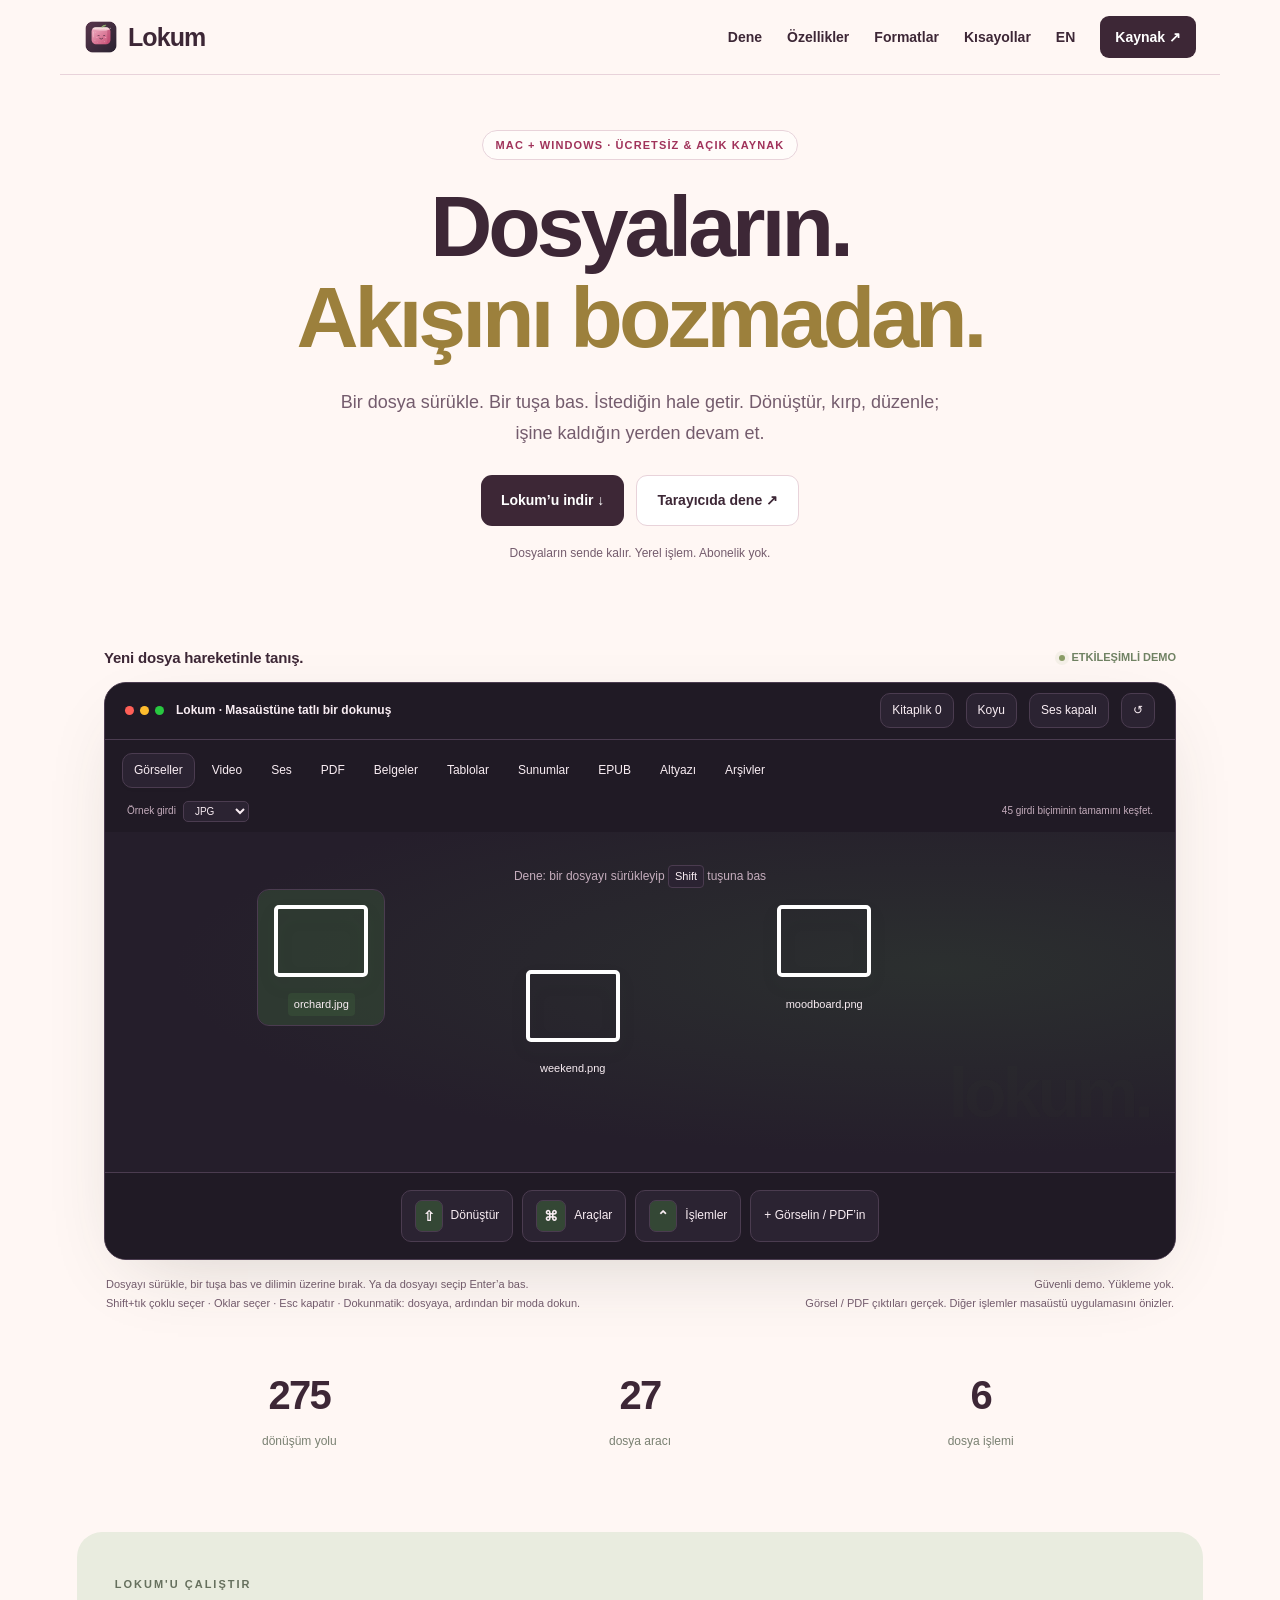
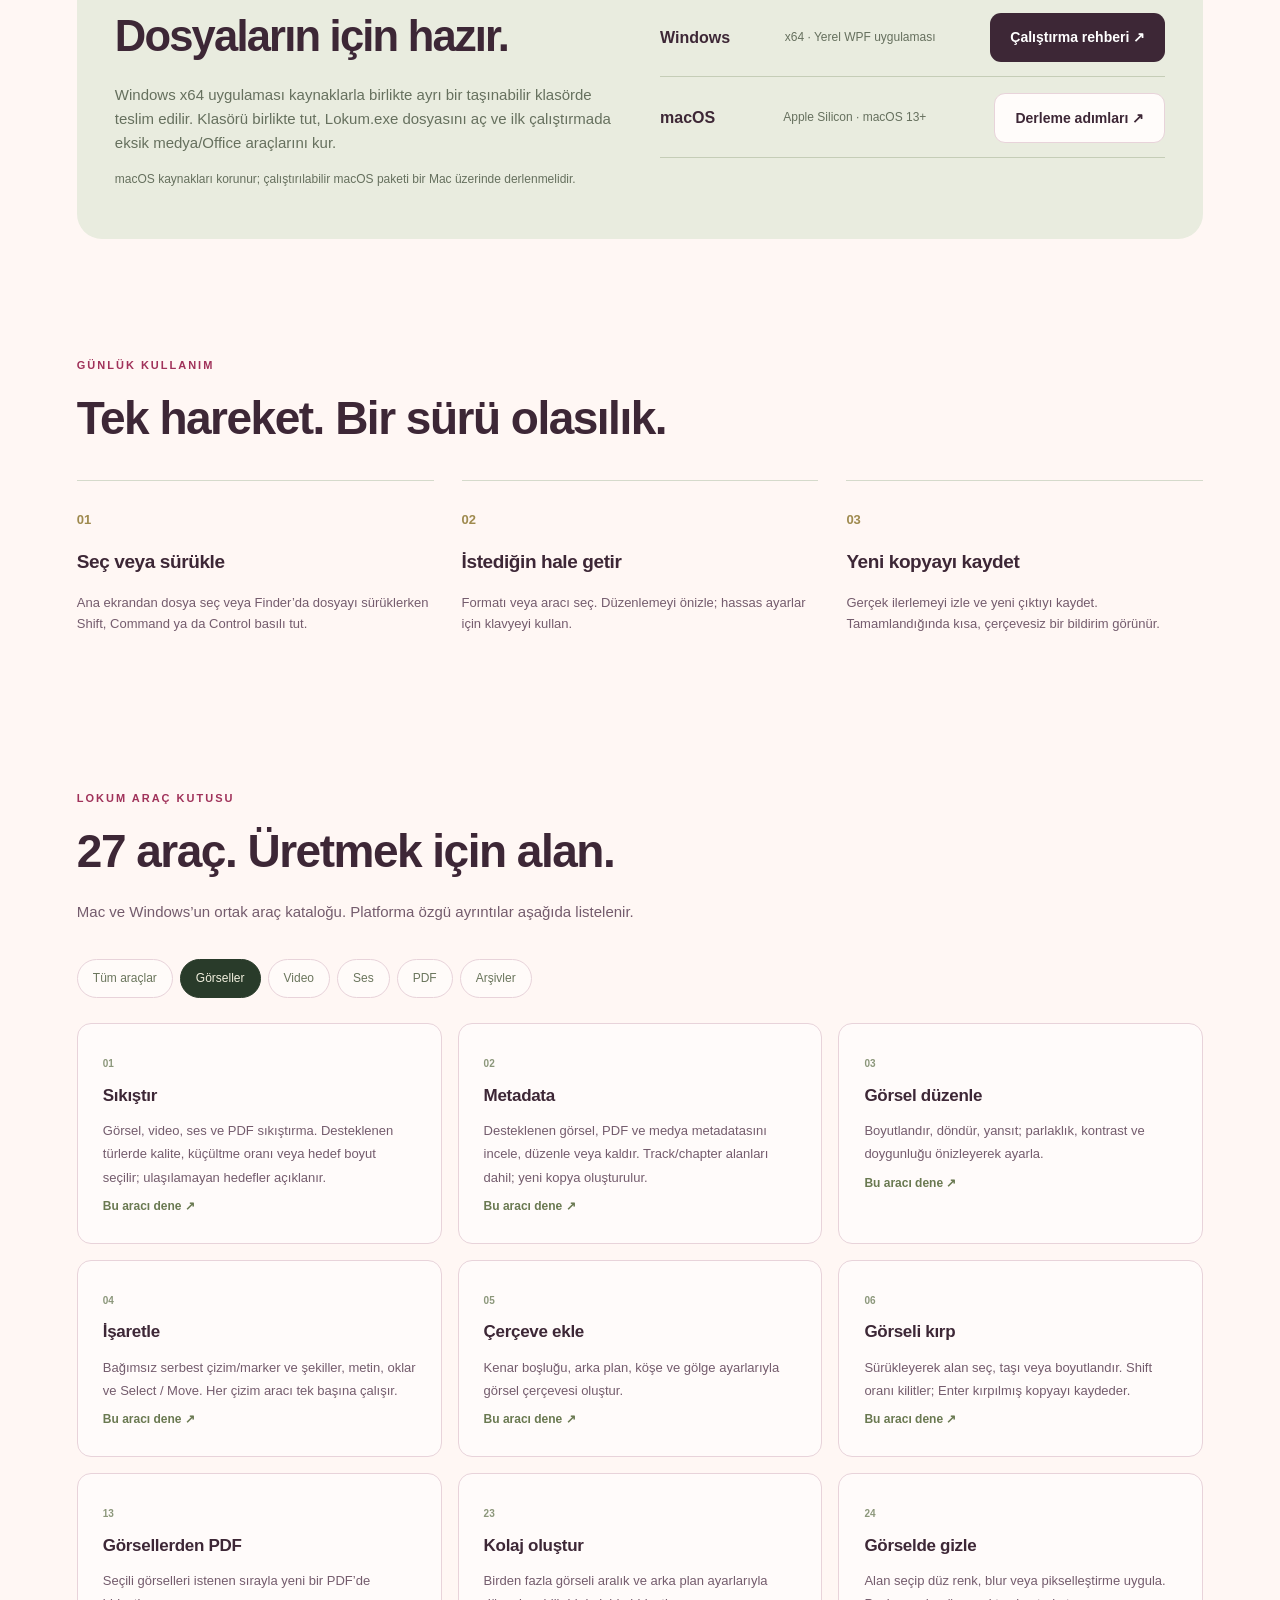
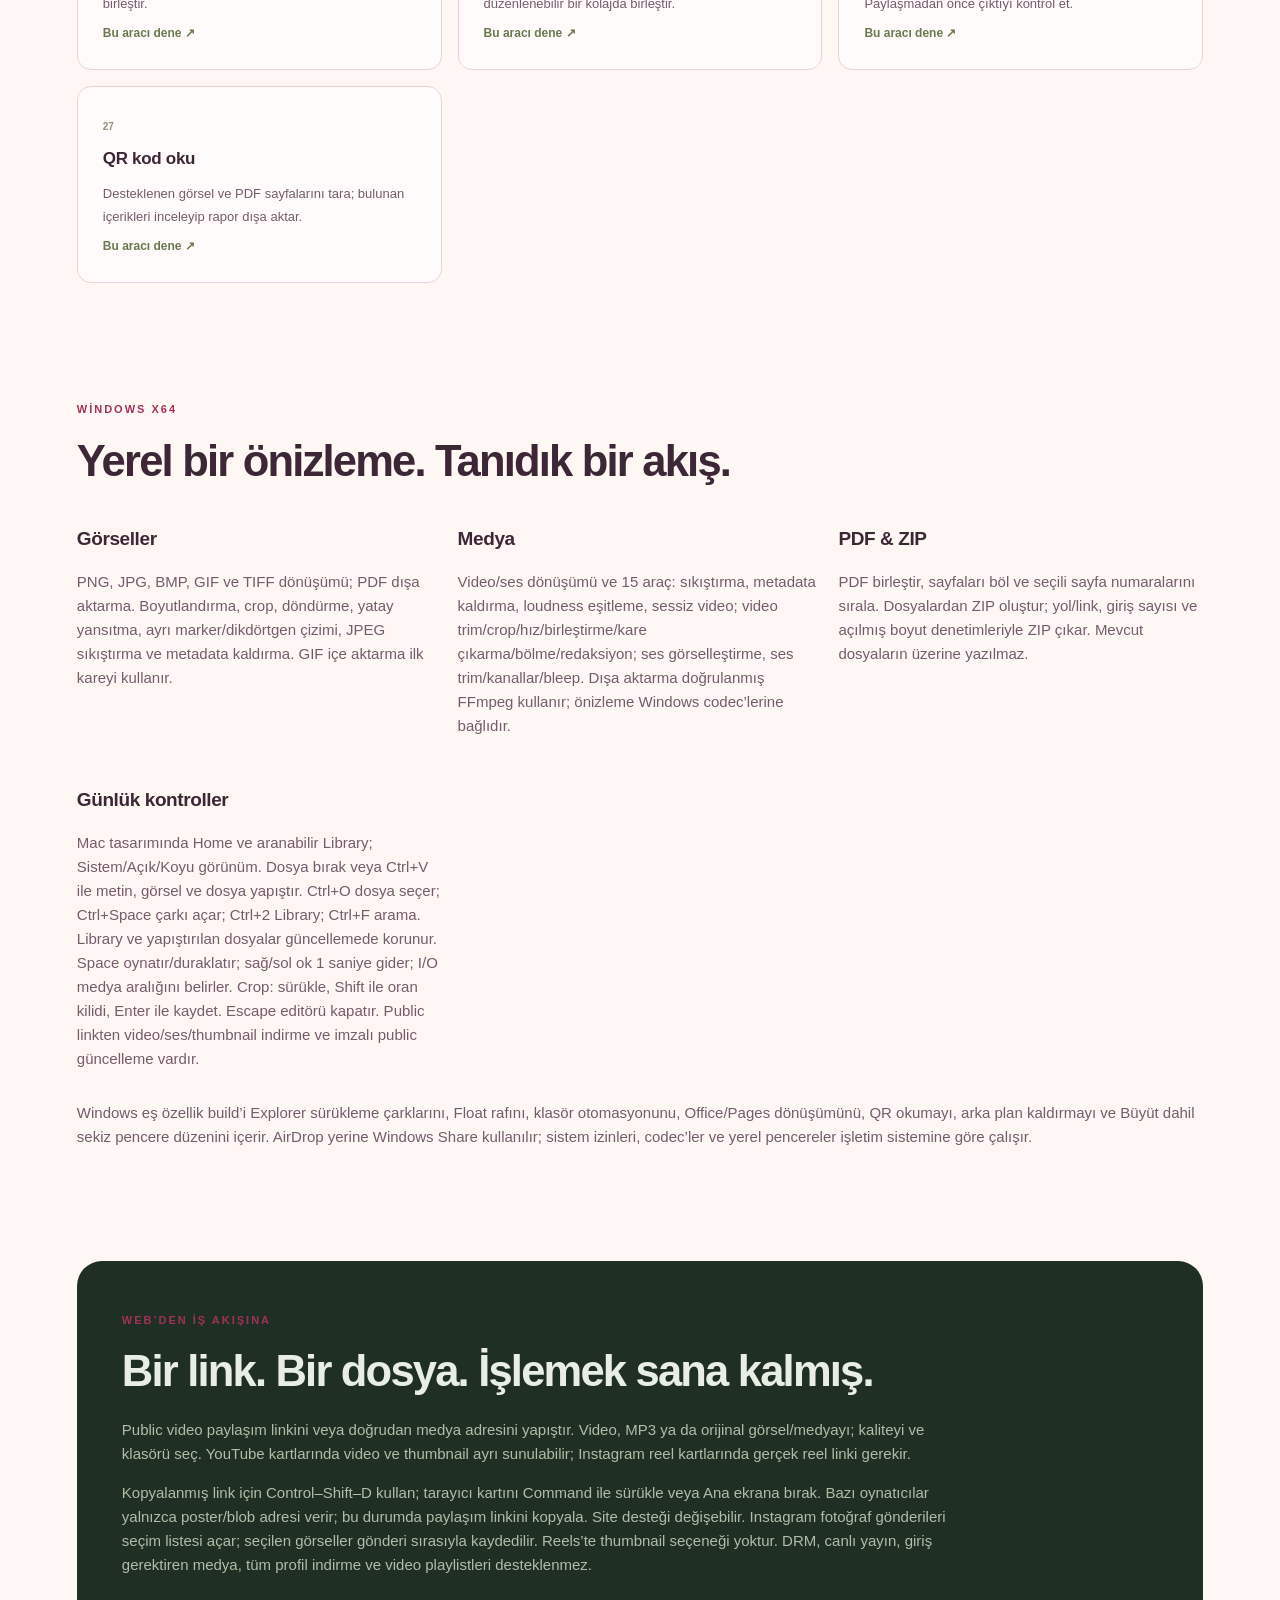
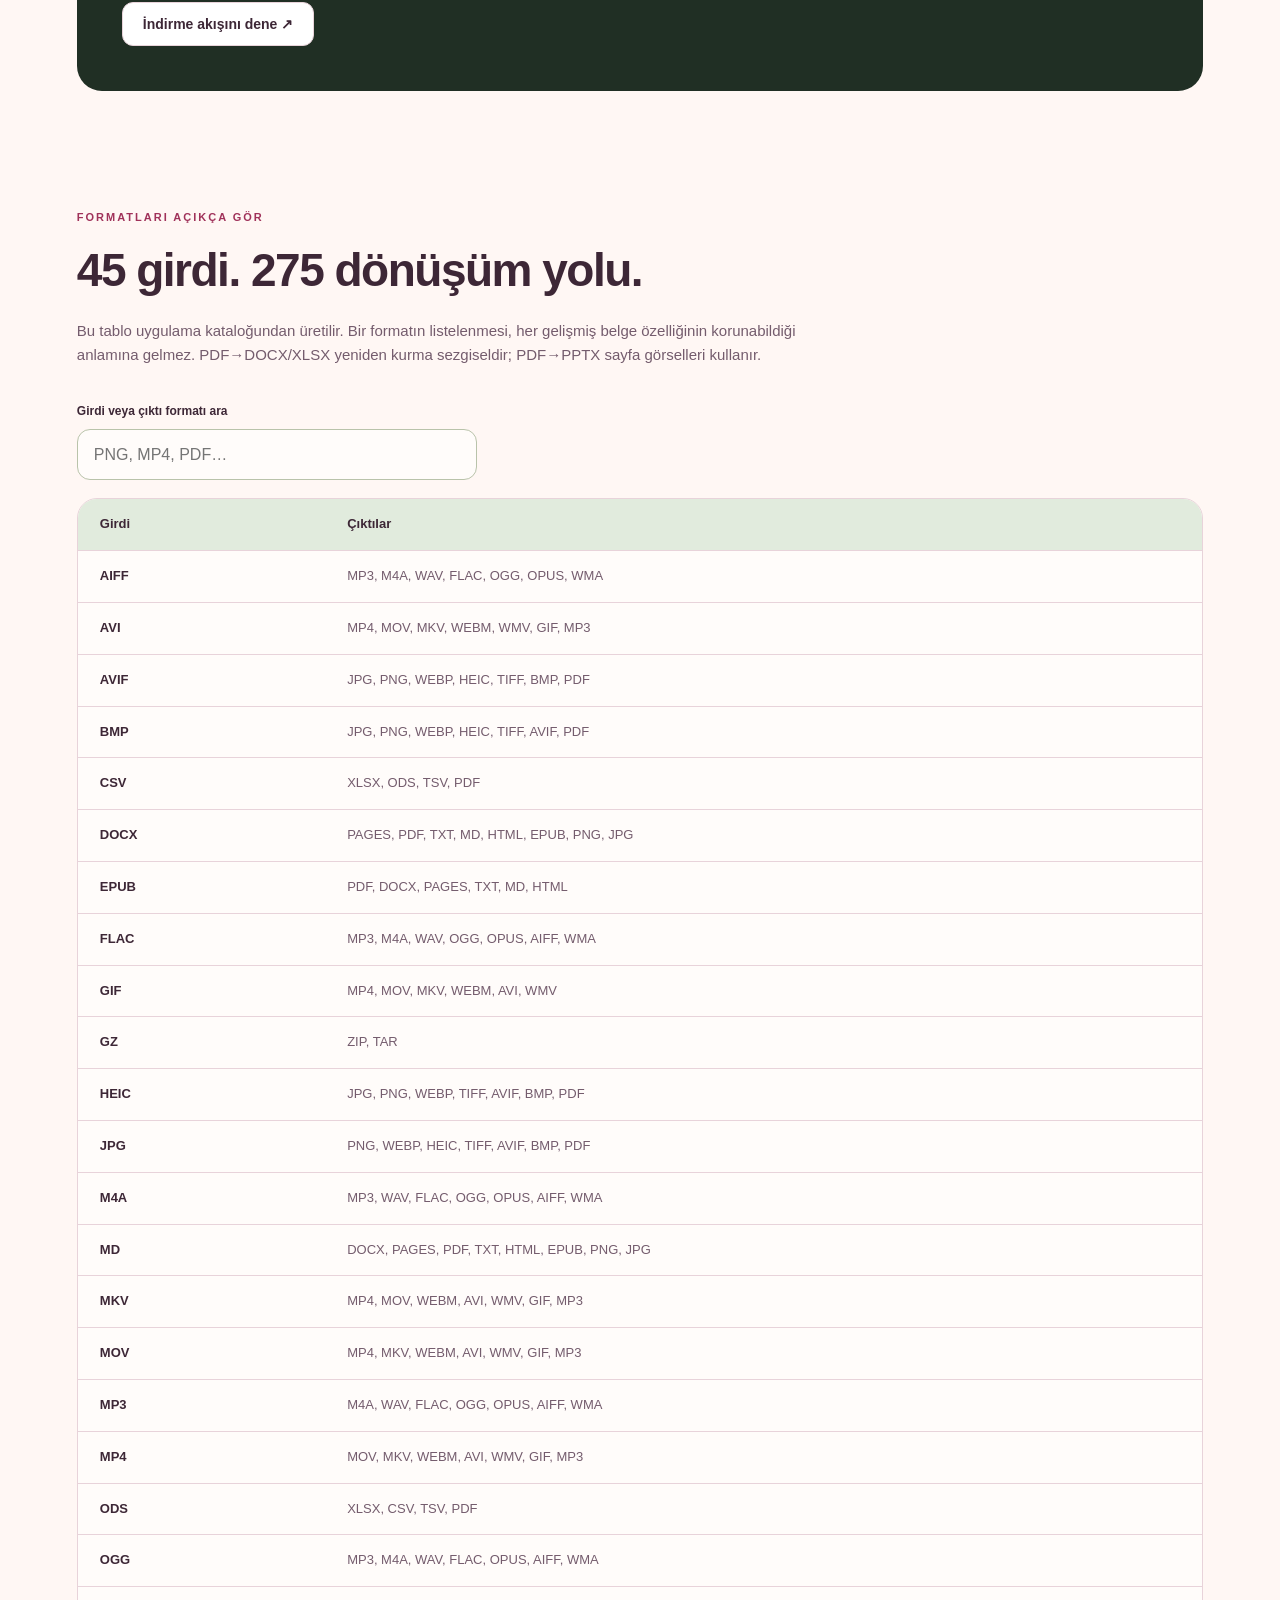
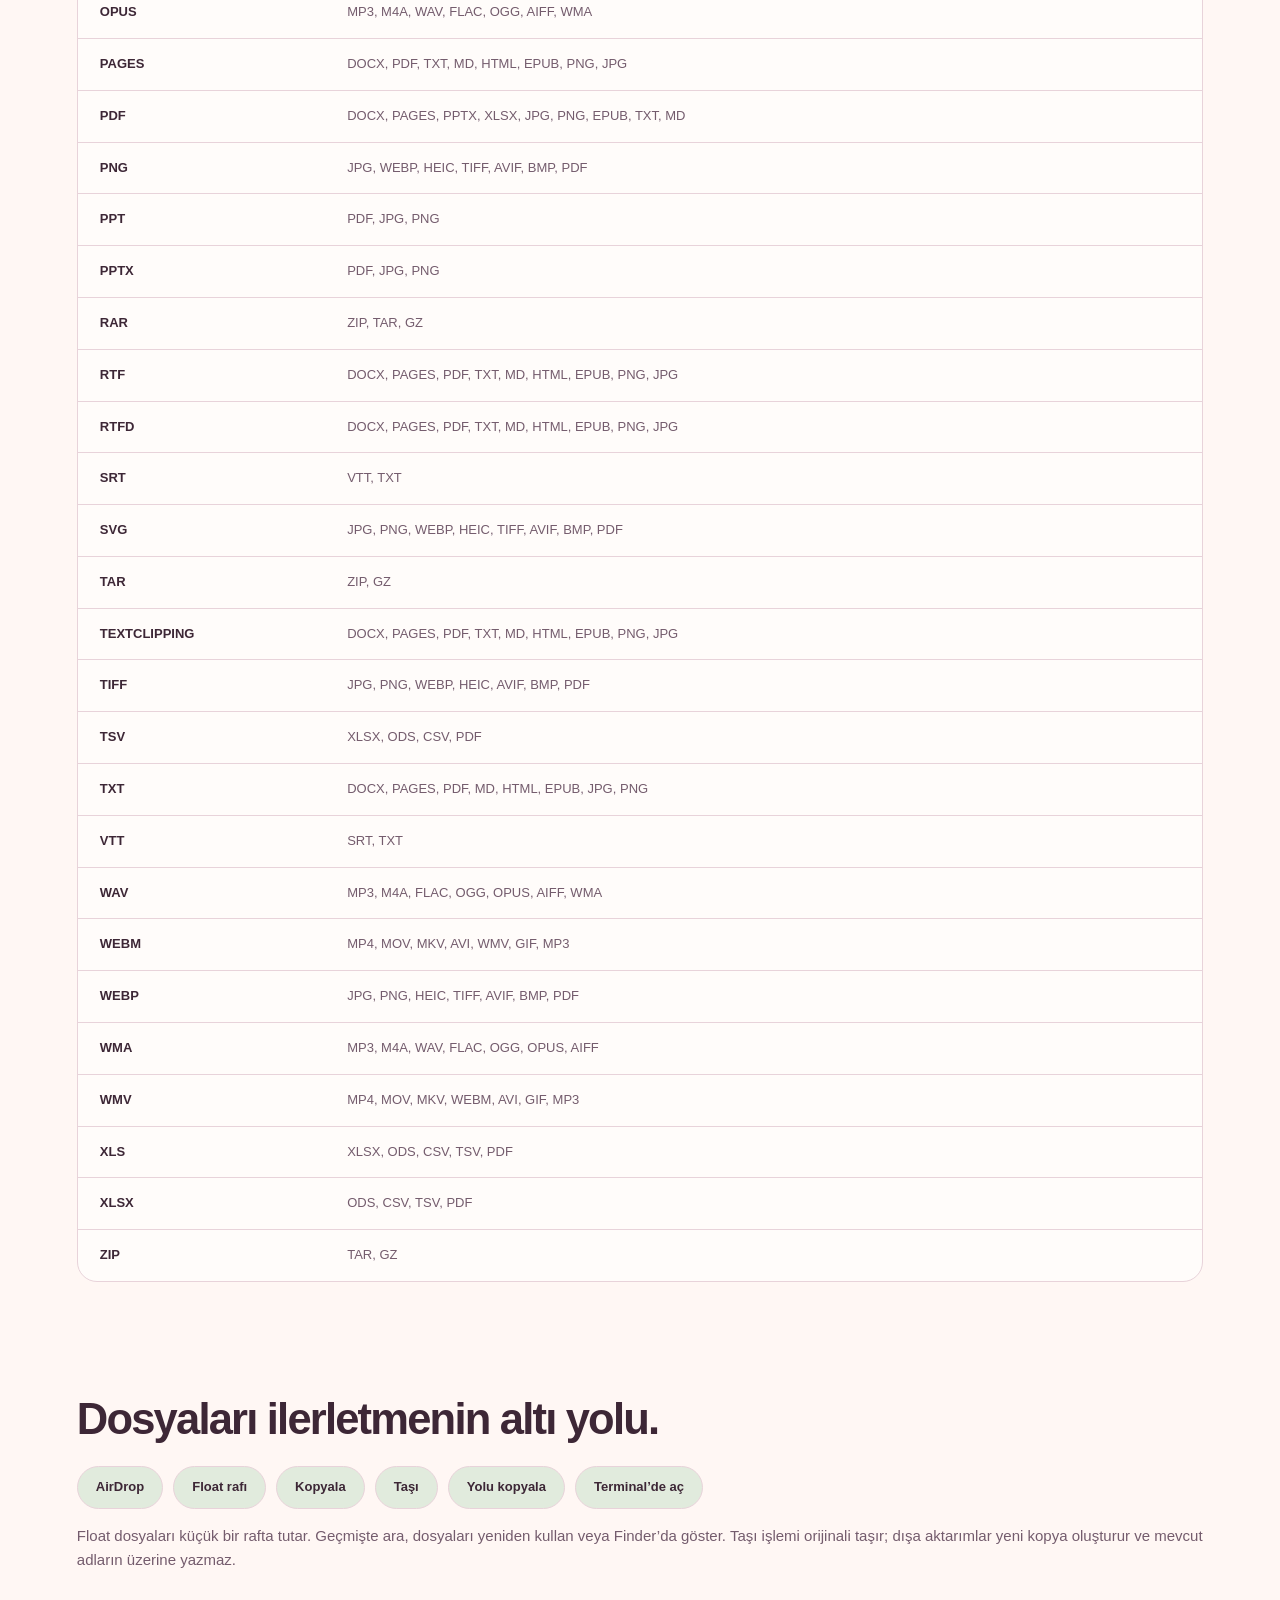
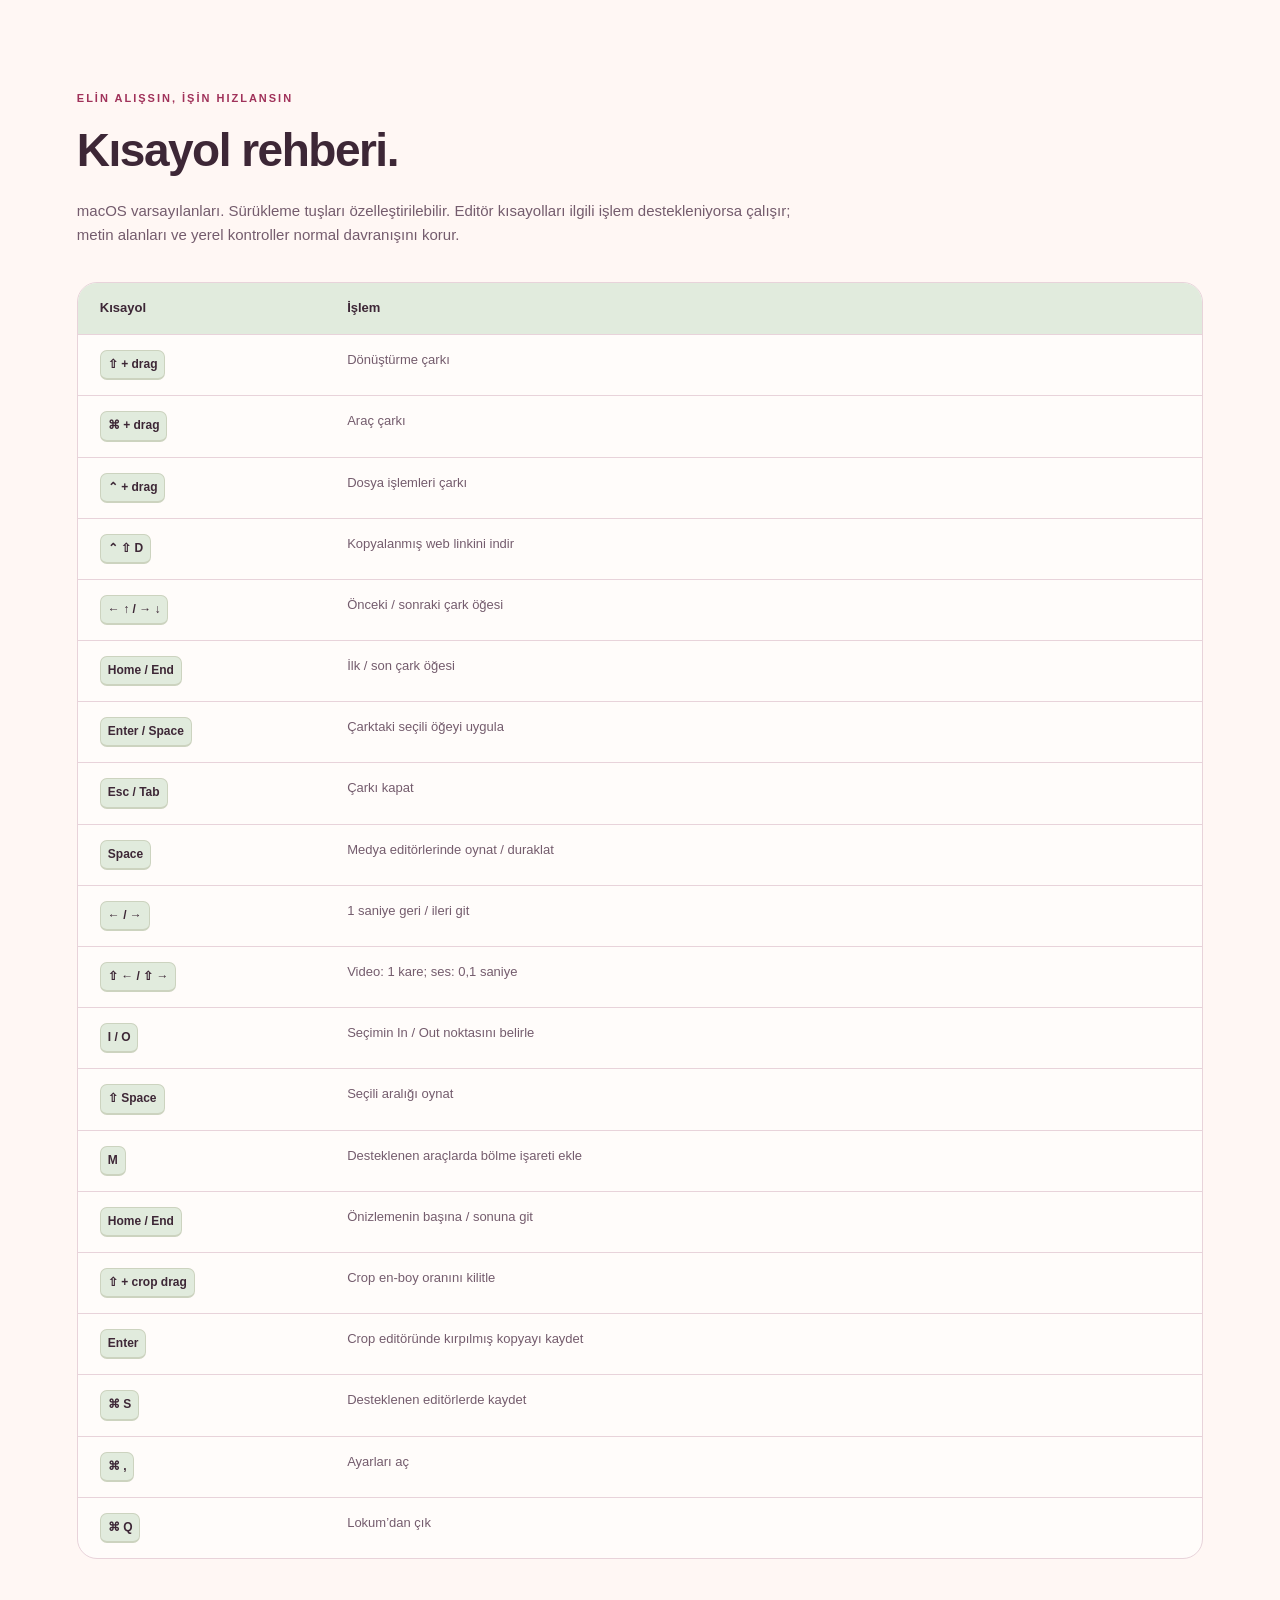
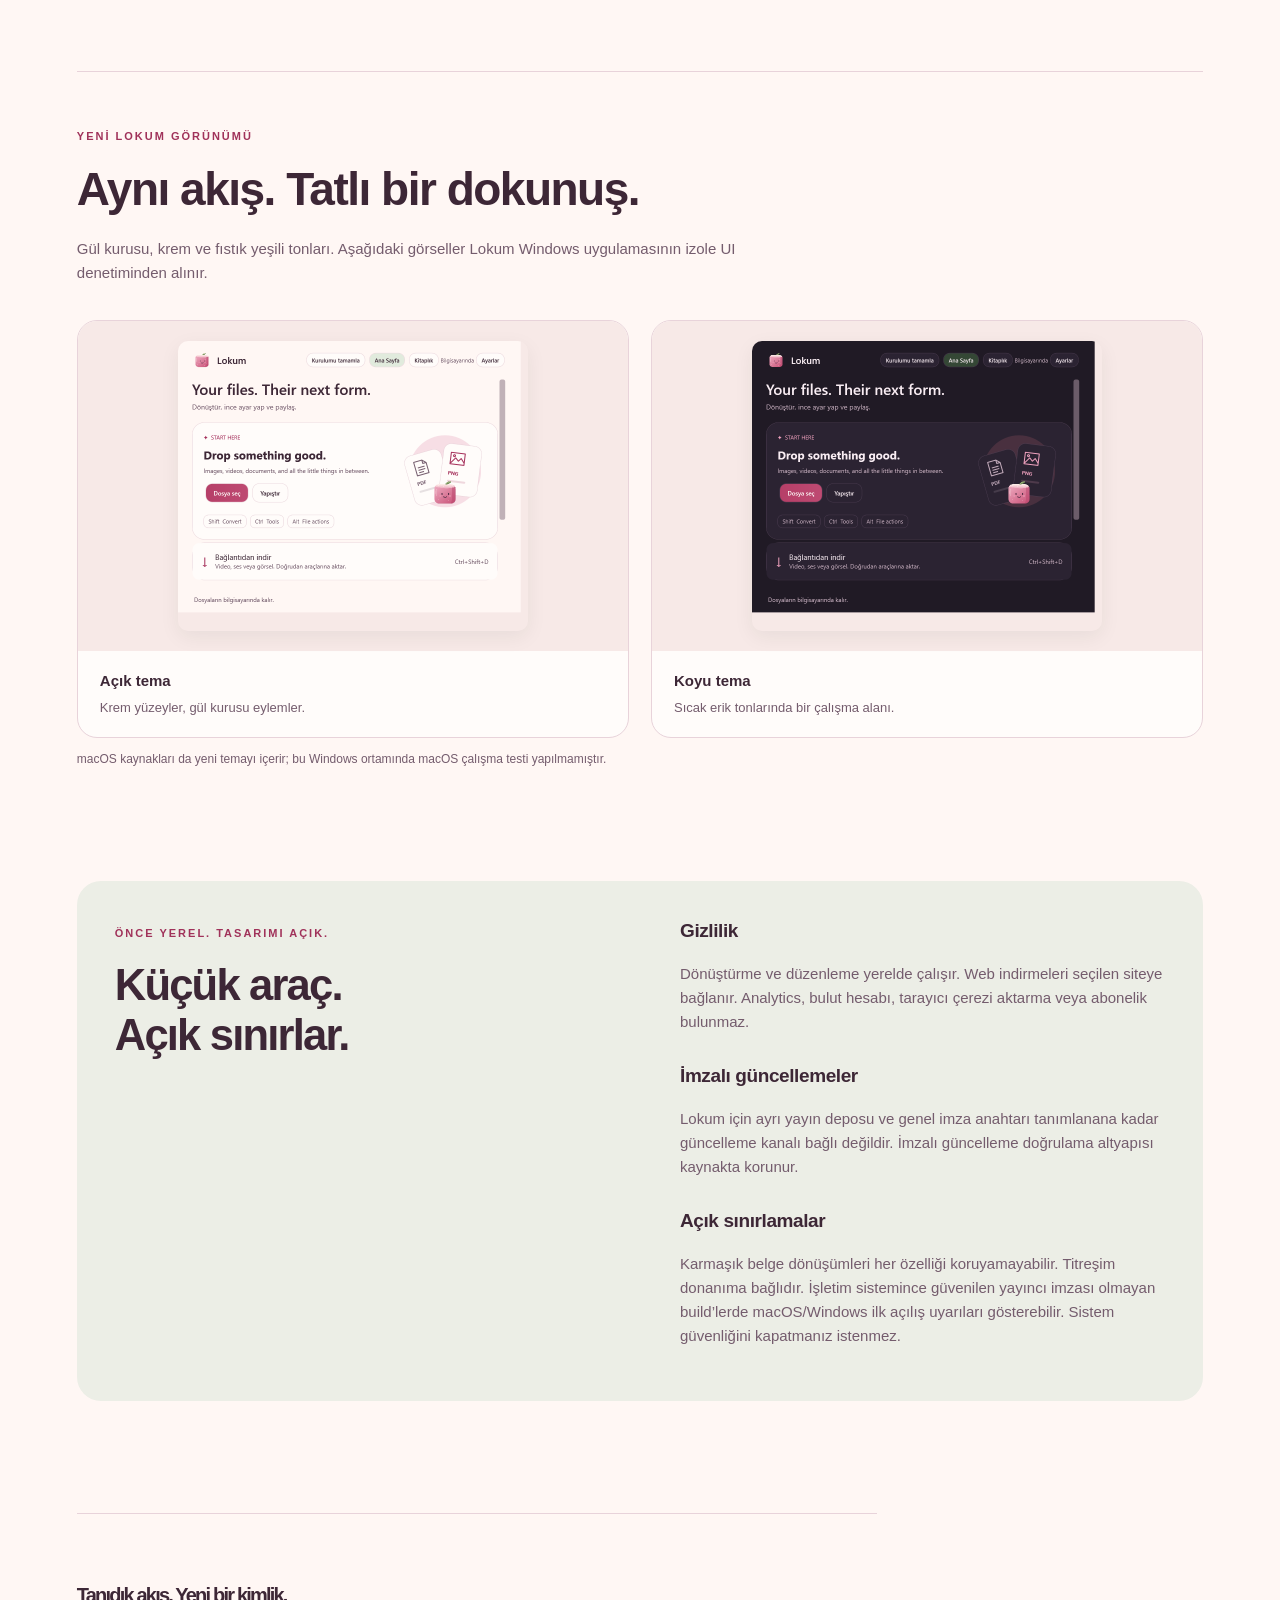
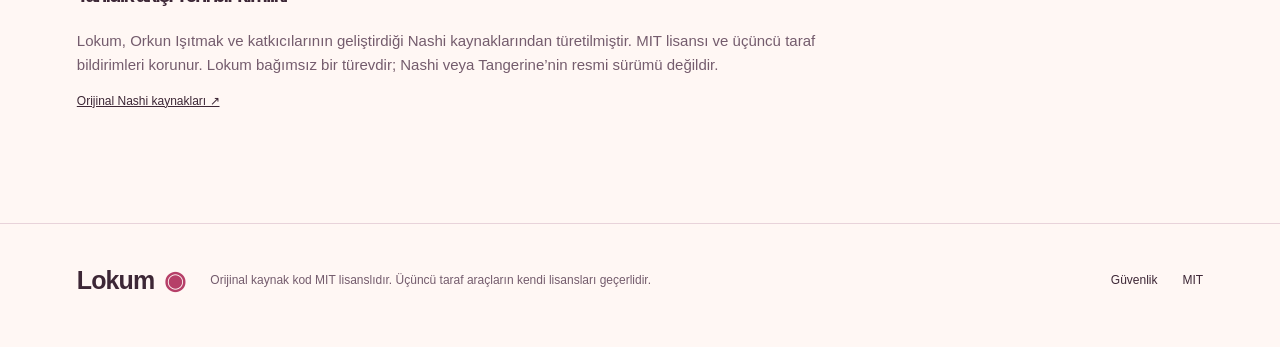
==== docs/tr/index.html @ fe0c487f "Initialize Lokum project and GitHub repository documentation" ====
<!doctype html>
<html lang="tr"><head><meta charset="utf-8"><meta name="viewport" content="width=device-width,initial-scale=1">
<meta http-equiv="Content-Security-Policy" content="default-src 'none'; img-src 'self' blob: data:; media-src 'self' blob:; style-src 'self' 'unsafe-inline'; script-src 'self'; connect-src 'self' blob:; base-uri 'none'; form-action 'none'">
<meta name="description" content="Lokum: açık kaynaklı yerel dosya dönüştürme, düzenleme, web indirme ve sürükleme çarkı. Tüm özellikler, formatlar ve kısayollar.">
<title>Lokum — Dosyaların için tatlı bir kolaylık</title><link rel="icon" href="../assets/lokum.png"><link rel="stylesheet" href="../assets/site.css?v=d147eae7d808"><link rel="stylesheet" href="../assets/playground.css?v=4dffd81187b9"><script src="../assets/vendor/pdf-lib.min.js" defer></script><script src="../assets/playground.js?v=4dffd81187b9" defer></script></head>
<body><a class="skip" href="#main">İçeriğe geç</a><header><a class="brand" href="#"><img src="../assets/lokum.png" alt="" width="42" height="42">Lokum</a><nav aria-label="Ana gezinme"><a href="#playground">Dene</a><a href="#features">Özellikler</a><a href="#formats">Formatlar</a><a href="#shortcuts">Kısayollar</a><a href="../index.html">EN</a><a class="nav-github" href="../../README.md">Kaynak ↗</a></nav></header>
<main id="main"><section class="hero"><span class="eyebrow">MAC + WINDOWS · ÜCRETSİZ & AÇIK KAYNAK</span><h1>Dosyaların.<br><em>Akışını bozmadan.</em></h1><p class="intro">Bir dosya sürükle. Bir tuşa bas. İstediğin hale getir. Dönüştür, kırp, düzenle; işine kaldığın yerden devam et.</p><div class="hero-actions"><a class="button primary" href="#download">Lokum’u indir ↓</a><a class="button secondary" href="#playground">Tarayıcıda dene ↗</a></div><p class="subtle">Dosyaların sende kalır. Yerel işlem. Abonelik yok.</p></section>
<section id="playground" aria-label="Etkileşimli Lokum demosu"><div class="live-loading">Demo masaüstün hazırlanıyor…</div><noscript><p class="demo-noscript">Etkileşimli demo için JavaScript’i aç. Ekran görüntüleri ve kullanım rehberi aşağıdadır.</p></noscript></section>
<div class="demo-stats"><div><strong>275</strong><span>dönüşüm yolu</span></div><div><strong>27</strong><span>dosya aracı</span></div><div><strong>6</strong><span>dosya işlemi</span></div></div>

<section class="status" id="download"><div><span class="eyebrow">Lokum'u çalıştır</span><h2>Dosyaların için hazır.</h2><p>Windows x64 uygulaması kaynaklarla birlikte ayrı bir taşınabilir klasörde teslim edilir. Klasörü birlikte tut, Lokum.exe dosyasını aç ve ilk çalıştırmada eksik medya/Office araçlarını kur.</p><p class="subtle">macOS kaynakları korunur; çalıştırılabilir macOS paketi bir Mac üzerinde derlenmelidir.</p></div><div class="platforms"><div><strong>Windows</strong><span>x64 · Yerel WPF uygulaması</span><a class="button primary" href="../../README.md#çalıştırma">Çalıştırma rehberi ↗</a></div><div><strong>macOS</strong><span>Apple Silicon · macOS 13+</span><a class="button secondary" href="../../README.md#kaynaktan-derleme">Derleme adımları ↗</a></div></div></section>
<section class="flow"><div class="section-heading"><span class="eyebrow">Günlük kullanım</span><h2>Tek hareket. Bir sürü olasılık.</h2></div><div class="flow-grid"><article><b>01</b><h3>Seç veya sürükle</h3><p>Ana ekrandan dosya seç veya Finder’da dosyayı sürüklerken Shift, Command ya da Control basılı tut.</p></article><article><b>02</b><h3>İstediğin hale getir</h3><p>Formatı veya aracı seç. Düzenlemeyi önizle; hassas ayarlar için klavyeyi kullan.</p></article><article><b>03</b><h3>Yeni kopyayı kaydet</h3><p>Gerçek ilerlemeyi izle ve yeni çıktıyı kaydet. Tamamlandığında kısa, çerçevesiz bir bildirim görünür.</p></article></div></section>
<section id="features"><div class="section-heading"><span class="eyebrow">Lokum araç kutusu</span><h2>27 araç. Üretmek için alan.</h2><p>Mac ve Windows’un ortak araç kataloğu. Platforma özgü ayrıntılar aşağıda listelenir.</p></div><div class="tool-grid"><article class="tool"><span class="tool-number">01</span><h3>Sıkıştır</h3><p>Görsel, video, ses ve PDF sıkıştırma. Desteklenen türlerde kalite, küçültme oranı veya hedef boyut seçilir; ulaşılamayan hedefler açıklanır.</p><button class="try-tool" data-try-tool="compress">Bu aracı dene ↗</button></article><article class="tool"><span class="tool-number">02</span><h3>Metadata</h3><p>Desteklenen görsel, PDF ve medya metadatasını incele, düzenle veya kaldır. Track/chapter alanları dahil; yeni kopya oluşturulur.</p><button class="try-tool" data-try-tool="removeMetadata">Bu aracı dene ↗</button></article><article class="tool"><span class="tool-number">03</span><h3>Görsel düzenle</h3><p>Boyutlandır, döndür, yansıt; parlaklık, kontrast ve doygunluğu önizleyerek ayarla.</p><button class="try-tool" data-try-tool="editImage">Bu aracı dene ↗</button></article><article class="tool"><span class="tool-number">04</span><h3>İşaretle</h3><p>Bağımsız serbest çizim/marker ve şekiller, metin, oklar ve Select / Move. Her çizim aracı tek başına çalışır.</p><button class="try-tool" data-try-tool="annotateImage">Bu aracı dene ↗</button></article><article class="tool"><span class="tool-number">05</span><h3>Çerçeve ekle</h3><p>Kenar boşluğu, arka plan, köşe ve gölge ayarlarıyla görsel çerçevesi oluştur.</p><button class="try-tool" data-try-tool="frameImage">Bu aracı dene ↗</button></article><article class="tool"><span class="tool-number">06</span><h3>Görseli kırp</h3><p>Sürükleyerek alan seç, taşı veya boyutlandır. Shift oranı kilitler; Enter kırpılmış kopyayı kaydeder.</p><button class="try-tool" data-try-tool="cropImage">Bu aracı dene ↗</button></article><article class="tool"><span class="tool-number">07</span><h3>Ses seviyesini eşitle</h3><p>Önce ses yüksekliği analiz edilir; hedef loudness, aralık ve true-peak değerleriyle kopya kaydedilir.</p><button class="try-tool" data-try-tool="normalizeAudio">Bu aracı dene ↗</button></article><article class="tool"><span class="tool-number">08</span><h3>Video sesini kaldır</h3><p>Video akışını koruyarak sessiz bir kopya oluştur.</p><button class="try-tool" data-try-tool="muteVideo">Bu aracı dene ↗</button></article><article class="tool"><span class="tool-number">09</span><h3>Video kırp</h3><p>Önizle, In/Out tutamaçlarını sürükle, seçimi taşı ve aralığı dışa aktar. Klavyeyle oynatma, gezinme ve I/O kesimi kolaylaştırır.</p><button class="try-tool" data-try-tool="trimVideo">Bu aracı dene ↗</button></article><article class="tool"><span class="tool-number">10</span><h3>PDF böl</h3><p>Sayfa aralıklarını ve dosya başına sayfa sayısını seçerek PDF’yi tek tek veya gruplar halinde böl.</p><button class="try-tool" data-try-tool="splitPDF">Bu aracı dene ↗</button></article><article class="tool"><span class="tool-number">11</span><h3>PDF düzenle</h3><p>Sayfaları sırala, çıkar ve döndür. Eşit genişlik seçeneği, belge özelliklerinin güvenle korunabildiği dosyalarda kullanılır.</p><button class="try-tool" data-try-tool="organizePDF">Bu aracı dene ↗</button></article><article class="tool"><span class="tool-number">12</span><h3>Arşiv aç</h3><p>ZIP, TAR, GZIP ve RAR arşivlerini yeni klasöre çıkar. Yol ve link denetimleri klasör dışına yazmayı engeller.</p><button class="try-tool" data-try-tool="extractArchive">Bu aracı dene ↗</button></article><article class="tool"><span class="tool-number">13</span><h3>Görsellerden PDF</h3><p>Seçili görselleri istenen sırayla yeni bir PDF’de birleştir.</p><button class="try-tool" data-try-tool="createPDF">Bu aracı dene ↗</button></article><article class="tool"><span class="tool-number">14</span><h3>PDF birleştir</h3><p>Birden fazla PDF’yi desteklenen sayfa içeriği ve gezinme özellikleri korunarak birleştir; orijinaller değişmez.</p><button class="try-tool" data-try-tool="mergePDF">Bu aracı dene ↗</button></article><article class="tool"><span class="tool-number">15</span><h3>Video alanını kırp</h3><p>Video önizlemesinde alan seç. Sürükle, boyutlandır; Shift ile oranı kilitle, Enter ile kopyayı dışa aktar.</p><button class="try-tool" data-try-tool="cropVideo">Bu aracı dene ↗</button></article><article class="tool"><span class="tool-number">16</span><h3>Video hızını değiştir</h3><p>Önizleme kontrolleriyle video hızını ve buna eşlik eden ses temposunu değiştir.</p><button class="try-tool" data-try-tool="changeVideoSpeed">Bu aracı dene ↗</button></article><article class="tool"><span class="tool-number">17</span><h3>Videoları birleştir</h3><p>Klipleri sırayla birleştir; boyut, kare hızı ve ses düzeni tutarlı bir çıktıya uyarlanır.</p><button class="try-tool" data-try-tool="joinVideos">Bu aracı dene ↗</button></article><article class="tool"><span class="tool-number">18</span><h3>Videodan kare al</h3><p>Zaman noktalarını seçip kareleri yeni PNG dosyaları olarak kaydet.</p><button class="try-tool" data-try-tool="videoSnapshots">Bu aracı dene ↗</button></article><article class="tool"><span class="tool-number">19</span><h3>Video böl</h3><p>İşaretlerden, eşit klip sayısından veya aralıklardan böl. İstenmeyen parçaları çıkar; kalanları ayrı veya birleşik kaydet.</p><button class="try-tool" data-try-tool="splitVideo">Bu aracı dene ↗</button></article><article class="tool"><span class="tool-number">20</span><h3>Sesten video</h3><p>Ses dosyasından waveform, spektrum, frekans çubukları veya sabit görselle video oluştur.</p><button class="try-tool" data-try-tool="audioToVideo">Bu aracı dene ↗</button></article><article class="tool"><span class="tool-number">21</span><h3>Ses kırp</h3><p>Waveform önizleme, In/Out tutamaçları ve seçili aralığı oynatma. İsteğe bağlı sessizlik kesme ve klavyeyle gezinme.</p><button class="try-tool" data-try-tool="trimAudio">Bu aracı dene ↗</button></article><article class="tool"><span class="tool-number">22</span><h3>Ses kanalları</h3><p>Mono/stereo dönüşümü yap, sol/sağ seviyelerini ayarla ve kanalları önizle.</p><button class="try-tool" data-try-tool="audioChannels">Bu aracı dene ↗</button></article><article class="tool"><span class="tool-number">23</span><h3>Kolaj oluştur</h3><p>Birden fazla görseli aralık ve arka plan ayarlarıyla düzenlenebilir bir kolajda birleştir.</p><button class="try-tool" data-try-tool="createCollage">Bu aracı dene ↗</button></article><article class="tool"><span class="tool-number">24</span><h3>Görselde gizle</h3><p>Alan seçip düz renk, blur veya pikselleştirme uygula. Paylaşmadan önce çıktıyı kontrol et.</p><button class="try-tool" data-try-tool="redactImage">Bu aracı dene ↗</button></article><article class="tool"><span class="tool-number">25</span><h3>Videoda gizle</h3><p>Düz renk, blur veya pikselleştirme için dikdörtgen alanlar ve zaman aralıkları seç.</p><button class="try-tool" data-try-tool="redactVideo">Bu aracı dene ↗</button></article><article class="tool"><span class="tool-number">26</span><h3>Seste gizle</h3><p>Bleep veya sessizlikle değiştirilecek aralıkları seç; sesin geri kalanı korunur.</p><button class="try-tool" data-try-tool="redactAudio">Bu aracı dene ↗</button></article><article class="tool"><span class="tool-number">27</span><h3>QR kod oku</h3><p>Desteklenen görsel ve PDF sayfalarını tara; bulunan içerikleri inceleyip rapor dışa aktar.</p><button class="try-tool" data-try-tool="readQRCode">Bu aracı dene ↗</button></article></div></section>
<section id="windows" class="actions"><span class="eyebrow">Windows x64</span><h2>Yerel bir önizleme. Tanıdık bir akış.</h2><div class="tool-grid"><article><h3>Görseller</h3><p>PNG, JPG, BMP, GIF ve TIFF dönüşümü; PDF dışa aktarma. Boyutlandırma, crop, döndürme, yatay yansıtma, ayrı marker/dikdörtgen çizimi, JPEG sıkıştırma ve metadata kaldırma. GIF içe aktarma ilk kareyi kullanır.</p></article><article><h3>Medya</h3><p>Video/ses dönüşümü ve 15 araç: sıkıştırma, metadata kaldırma, loudness eşitleme, sessiz video; video trim/crop/hız/birleştirme/kare çıkarma/bölme/redaksiyon; ses görselleştirme, ses trim/kanallar/bleep. Dışa aktarma doğrulanmış FFmpeg kullanır; önizleme Windows codec’lerine bağlıdır.</p></article><article><h3>PDF & ZIP</h3><p>PDF birleştir, sayfaları böl ve seçili sayfa numaralarını sırala. Dosyalardan ZIP oluştur; yol/link, giriş sayısı ve açılmış boyut denetimleriyle ZIP çıkar. Mevcut dosyaların üzerine yazılmaz.</p></article><article><h3>Günlük kontroller</h3><p>Mac tasarımında Home ve aranabilir Library; Sistem/Açık/Koyu görünüm. Dosya bırak veya Ctrl+V ile metin, görsel ve dosya yapıştır. Ctrl+O dosya seçer; Ctrl+Space çarkı açar; Ctrl+2 Library; Ctrl+F arama. Library ve yapıştırılan dosyalar güncellemede korunur. Space oynatır/duraklatır; sağ/sol ok 1 saniye gider; I/O medya aralığını belirler. Crop: sürükle, Shift ile oran kilidi, Enter ile kaydet. Escape editörü kapatır. Public linkten video/ses/thumbnail indirme ve imzalı public güncelleme vardır.</p></article></div><p>Windows eş özellik build’i Explorer sürükleme çarklarını, Float rafını, klasör otomasyonunu, Office/Pages dönüşümünü, QR okumayı, arka plan kaldırmayı ve Büyüt dahil sekiz pencere düzenini içerir. AirDrop yerine Windows Share kullanılır; sistem izinleri, codec’ler ve yerel pencereler işletim sistemine göre çalışır.</p></section>
<section class="web-feature"><span class="eyebrow">Web’den iş akışına</span><h2>Bir link. Bir dosya. İşlemek sana kalmış.</h2><p>Public video paylaşım linkini veya doğrudan medya adresini yapıştır. Video, MP3 ya da orijinal görsel/medyayı; kaliteyi ve klasörü seç. YouTube kartlarında video ve thumbnail ayrı sunulabilir; Instagram reel kartlarında gerçek reel linki gerekir.</p><p>Kopyalanmış link için Control–Shift–D kullan; tarayıcı kartını Command ile sürükle veya Ana ekrana bırak. Bazı oynatıcılar yalnızca poster/blob adresi verir; bu durumda paylaşım linkini kopyala. Site desteği değişebilir. Instagram fotoğraf gönderileri seçim listesi açar; seçilen görseller gönderi sırasıyla kaydedilir. Reels’te thumbnail seçeneği yoktur. DRM, canlı yayın, giriş gerektiren medya, tüm profil indirme ve video playlistleri desteklenmez.</p><button id="try-download" class="button secondary">İndirme akışını dene ↗</button></section>
<section id="formats"><div class="section-heading"><span class="eyebrow">Formatları açıkça gör</span><h2>45 girdi. 275 dönüşüm yolu.</h2><p>Bu tablo uygulama kataloğundan üretilir. Bir formatın listelenmesi, her gelişmiş belge özelliğinin korunabildiği anlamına gelmez. PDF→DOCX/XLSX yeniden kurma sezgiseldir; PDF→PPTX sayfa görselleri kullanır.</p></div><label class="search-label" for="format-search">Girdi veya çıktı formatı ara</label><input id="format-search" type="search" placeholder="PNG, MP4, PDF…" autocomplete="off"><div class="table-wrap"><table id="format-table"><thead><tr><th>Girdi</th><th>Çıktılar</th></tr></thead><tbody><tr><th scope="row">AIFF</th><td>MP3, M4A, WAV, FLAC, OGG, OPUS, WMA</td></tr><tr><th scope="row">AVI</th><td>MP4, MOV, MKV, WEBM, WMV, GIF, MP3</td></tr><tr><th scope="row">AVIF</th><td>JPG, PNG, WEBP, HEIC, TIFF, BMP, PDF</td></tr><tr><th scope="row">BMP</th><td>JPG, PNG, WEBP, HEIC, TIFF, AVIF, PDF</td></tr><tr><th scope="row">CSV</th><td>XLSX, ODS, TSV, PDF</td></tr><tr><th scope="row">DOCX</th><td>PAGES, PDF, TXT, MD, HTML, EPUB, PNG, JPG</td></tr><tr><th scope="row">EPUB</th><td>PDF, DOCX, PAGES, TXT, MD, HTML</td></tr><tr><th scope="row">FLAC</th><td>MP3, M4A, WAV, OGG, OPUS, AIFF, WMA</td></tr><tr><th scope="row">GIF</th><td>MP4, MOV, MKV, WEBM, AVI, WMV</td></tr><tr><th scope="row">GZ</th><td>ZIP, TAR</td></tr><tr><th scope="row">HEIC</th><td>JPG, PNG, WEBP, TIFF, AVIF, BMP, PDF</td></tr><tr><th scope="row">JPG</th><td>PNG, WEBP, HEIC, TIFF, AVIF, BMP, PDF</td></tr><tr><th scope="row">M4A</th><td>MP3, WAV, FLAC, OGG, OPUS, AIFF, WMA</td></tr><tr><th scope="row">MD</th><td>DOCX, PAGES, PDF, TXT, HTML, EPUB, PNG, JPG</td></tr><tr><th scope="row">MKV</th><td>MP4, MOV, WEBM, AVI, WMV, GIF, MP3</td></tr><tr><th scope="row">MOV</th><td>MP4, MKV, WEBM, AVI, WMV, GIF, MP3</td></tr><tr><th scope="row">MP3</th><td>M4A, WAV, FLAC, OGG, OPUS, AIFF, WMA</td></tr><tr><th scope="row">MP4</th><td>MOV, MKV, WEBM, AVI, WMV, GIF, MP3</td></tr><tr><th scope="row">ODS</th><td>XLSX, CSV, TSV, PDF</td></tr><tr><th scope="row">OGG</th><td>MP3, M4A, WAV, FLAC, OPUS, AIFF, WMA</td></tr><tr><th scope="row">OPUS</th><td>MP3, M4A, WAV, FLAC, OGG, AIFF, WMA</td></tr><tr><th scope="row">PAGES</th><td>DOCX, PDF, TXT, MD, HTML, EPUB, PNG, JPG</td></tr><tr><th scope="row">PDF</th><td>DOCX, PAGES, PPTX, XLSX, JPG, PNG, EPUB, TXT, MD</td></tr><tr><th scope="row">PNG</th><td>JPG, WEBP, HEIC, TIFF, AVIF, BMP, PDF</td></tr><tr><th scope="row">PPT</th><td>PDF, JPG, PNG</td></tr><tr><th scope="row">PPTX</th><td>PDF, JPG, PNG</td></tr><tr><th scope="row">RAR</th><td>ZIP, TAR, GZ</td></tr><tr><th scope="row">RTF</th><td>DOCX, PAGES, PDF, TXT, MD, HTML, EPUB, PNG, JPG</td></tr><tr><th scope="row">RTFD</th><td>DOCX, PAGES, PDF, TXT, MD, HTML, EPUB, PNG, JPG</td></tr><tr><th scope="row">SRT</th><td>VTT, TXT</td></tr><tr><th scope="row">SVG</th><td>JPG, PNG, WEBP, HEIC, TIFF, AVIF, BMP, PDF</td></tr><tr><th scope="row">TAR</th><td>ZIP, GZ</td></tr><tr><th scope="row">TEXTCLIPPING</th><td>DOCX, PAGES, PDF, TXT, MD, HTML, EPUB, PNG, JPG</td></tr><tr><th scope="row">TIFF</th><td>JPG, PNG, WEBP, HEIC, AVIF, BMP, PDF</td></tr><tr><th scope="row">TSV</th><td>XLSX, ODS, CSV, PDF</td></tr><tr><th scope="row">TXT</th><td>DOCX, PAGES, PDF, MD, HTML, EPUB, JPG, PNG</td></tr><tr><th scope="row">VTT</th><td>SRT, TXT</td></tr><tr><th scope="row">WAV</th><td>MP3, M4A, FLAC, OGG, OPUS, AIFF, WMA</td></tr><tr><th scope="row">WEBM</th><td>MP4, MOV, MKV, AVI, WMV, GIF, MP3</td></tr><tr><th scope="row">WEBP</th><td>JPG, PNG, HEIC, TIFF, AVIF, BMP, PDF</td></tr><tr><th scope="row">WMA</th><td>MP3, M4A, WAV, FLAC, OGG, OPUS, AIFF</td></tr><tr><th scope="row">WMV</th><td>MP4, MOV, MKV, WEBM, AVI, GIF, MP3</td></tr><tr><th scope="row">XLS</th><td>XLSX, ODS, CSV, TSV, PDF</td></tr><tr><th scope="row">XLSX</th><td>ODS, CSV, TSV, PDF</td></tr><tr><th scope="row">ZIP</th><td>TAR, GZ</td></tr></tbody></table></div></section>
<section class="actions"><h2>Dosyaları ilerletmenin altı yolu.</h2><div class="action-list"><span>AirDrop</span><span>Float rafı</span><span>Kopyala</span><span>Taşı</span><span>Yolu kopyala</span><span>Terminal’de aç</span></div><p>Float dosyaları küçük bir rafta tutar. Geçmişte ara, dosyaları yeniden kullan veya Finder’da göster. Taşı işlemi orijinali taşır; dışa aktarımlar yeni kopya oluşturur ve mevcut adların üzerine yazmaz.</p></section>
<section id="shortcuts"><div class="section-heading"><span class="eyebrow">Elin alışsın, işin hızlansın</span><h2>Kısayol rehberi.</h2><p>macOS varsayılanları. Sürükleme tuşları özelleştirilebilir. Editör kısayolları ilgili işlem destekleniyorsa çalışır; metin alanları ve yerel kontroller normal davranışını korur.</p></div><div class="table-wrap"><table><thead><tr><th>Kısayol</th><th>İşlem</th></tr></thead><tbody><tr><th scope="row"><kbd>⇧ + drag</kbd></th><td>Dönüştürme çarkı</td></tr><tr><th scope="row"><kbd>⌘ + drag</kbd></th><td>Araç çarkı</td></tr><tr><th scope="row"><kbd>⌃ + drag</kbd></th><td>Dosya işlemleri çarkı</td></tr><tr><th scope="row"><kbd>⌃ ⇧ D</kbd></th><td>Kopyalanmış web linkini indir</td></tr><tr><th scope="row"><kbd>← ↑ / → ↓</kbd></th><td>Önceki / sonraki çark öğesi</td></tr><tr><th scope="row"><kbd>Home / End</kbd></th><td>İlk / son çark öğesi</td></tr><tr><th scope="row"><kbd>Enter / Space</kbd></th><td>Çarktaki seçili öğeyi uygula</td></tr><tr><th scope="row"><kbd>Esc / Tab</kbd></th><td>Çarkı kapat</td></tr><tr><th scope="row"><kbd>Space</kbd></th><td>Medya editörlerinde oynat / duraklat</td></tr><tr><th scope="row"><kbd>← / →</kbd></th><td>1 saniye geri / ileri git</td></tr><tr><th scope="row"><kbd>⇧ ← / ⇧ →</kbd></th><td>Video: 1 kare; ses: 0,1 saniye</td></tr><tr><th scope="row"><kbd>I / O</kbd></th><td>Seçimin In / Out noktasını belirle</td></tr><tr><th scope="row"><kbd>⇧ Space</kbd></th><td>Seçili aralığı oynat</td></tr><tr><th scope="row"><kbd>M</kbd></th><td>Desteklenen araçlarda bölme işareti ekle</td></tr><tr><th scope="row"><kbd>Home / End</kbd></th><td>Önizlemenin başına / sonuna git</td></tr><tr><th scope="row"><kbd>⇧ + crop drag</kbd></th><td>Crop en-boy oranını kilitle</td></tr><tr><th scope="row"><kbd>Enter</kbd></th><td>Crop editöründe kırpılmış kopyayı kaydet</td></tr><tr><th scope="row"><kbd>⌘ S</kbd></th><td>Desteklenen editörlerde kaydet</td></tr><tr><th scope="row"><kbd>⌘ ,</kbd></th><td>Ayarları aç</td></tr><tr><th scope="row"><kbd>⌘ Q</kbd></th><td>Lokum’dan çık</td></tr></tbody></table></div></section>
<section id="demo" class="showcase"><div class="section-heading"><span class="eyebrow">Yeni Lokum görünümü</span><h2>Aynı akış. Tatlı bir dokunuş.</h2><p>Gül kurusu, krem ve fıstık yeşili tonları. Aşağıdaki görseller Lokum Windows uygulamasının izole UI denetiminden alınır.</p></div><div class="screenshot-grid"><figure class="screenshot-card"><a href="../assets/showcase/lokum-windows-light.png"><img src="../assets/showcase/lokum-windows-light.png" alt="Lokum Windows açık tema" loading="lazy" width="820" height="780"></a><figcaption><strong>Açık tema</strong><span>Krem yüzeyler, gül kurusu eylemler.</span></figcaption></figure><figure class="screenshot-card"><a href="../assets/showcase/lokum-windows-dark.png"><img src="../assets/showcase/lokum-windows-dark.png" alt="Lokum Windows koyu tema" loading="lazy" width="820" height="780"></a><figcaption><strong>Koyu tema</strong><span>Sıcak erik tonlarında bir çalışma alanı.</span></figcaption></figure></div><p class="subtle">macOS kaynakları da yeni temayı içerir; bu Windows ortamında macOS çalışma testi yapılmamıştır.</p></section>
<section class="trust"><div><span class="eyebrow">Önce yerel. Tasarımı açık.</span><h2>Küçük araç.<br>Açık sınırlar.</h2></div><div><h3>Gizlilik</h3><p>Dönüştürme ve düzenleme yerelde çalışır. Web indirmeleri seçilen siteye bağlanır. Analytics, bulut hesabı, tarayıcı çerezi aktarma veya abonelik bulunmaz.</p><h3>İmzalı güncellemeler</h3><p>Lokum için ayrı yayın deposu ve genel imza anahtarı tanımlanana kadar güncelleme kanalı bağlı değildir. İmzalı güncelleme doğrulama altyapısı kaynakta korunur.</p><h3>Açık sınırlamalar</h3><p>Karmaşık belge dönüşümleri her özelliği koruyamayabilir. Titreşim donanıma bağlıdır. İşletim sistemince güvenilen yayıncı imzası olmayan build’lerde macOS/Windows ilk açılış uyarıları gösterebilir. Sistem güvenliğini kapatmanız istenmez.</p></div></section>
<section class="inspiration"><h2>Tanıdık akış. Yeni bir kimlik.</h2><p>Lokum, Orkun Işıtmak ve katkıcılarının geliştirdiği Nashi kaynaklarından türetilmiştir. MIT lisansı ve üçüncü taraf bildirimleri korunur. Lokum bağımsız bir türevdir; Nashi veya Tangerine’nin resmi sürümü değildir.</p><a href="https://github.com/orkunisitmak/nashi-app">Orijinal Nashi kaynakları ↗</a></section></main>
<footer><a class="brand" href="#">Lokum <span>◉</span></a><p>Orijinal kaynak kod MIT lisanslıdır. Üçüncü taraf araçların kendi lisansları geçerlidir.</p><a href="../../SECURITY.md">Güvenlik</a><a href="../../LICENSE">MIT</a></footer></body></html>
---- docs/assets/site.css ----
:root{color-scheme:light;--cream:#f5f3e9;--forest:#172a20;--sage:#e4e8d9;--gold:#e4bd59;--line:#d4d8c9;--muted:#5f6d61}*{box-sizing:border-box}html{scroll-behavior:smooth;scroll-padding-top:96px}body{margin:0;background:var(--cream);color:var(--forest);font-family:ui-rounded,-apple-system,BlinkMacSystemFont,"Segoe UI",sans-serif;line-height:1.6}a{color:inherit;text-decoration:none}a:hover{text-decoration:underline;text-underline-offset:5px}a:focus-visible,button:focus-visible,input:focus-visible{outline:3px solid #8f752a;outline-offset:5px}.skip{position:absolute;left:20px;top:-80px;padding:12px;background:var(--gold);z-index:10}.skip:focus{top:12px}header{position:sticky;top:0;z-index:5;display:flex;align-items:center;justify-content:space-between;gap:24px;padding:20px max(6vw,24px);background:#f5f3e9f2;border-bottom:1px solid var(--line);backdrop-filter:blur(14px)}.brand{display:flex;align-items:center;gap:10px;font-size:25px;font-weight:800;letter-spacing:-1px}nav{display:flex;align-items:center;gap:24px;font-size:14px;font-weight:600}.nav-github{background:var(--forest);color:var(--cream);padding:9px 16px;border-radius:40px}main,footer{max-width:1280px;margin:0 auto;padding:0 6vw}section{margin:112px 0}.hero{display:grid;grid-template-columns:1.1fr 1fr;gap:50px;align-items:center;margin:72px 0 108px;min-height:520px}.eyebrow{text-transform:uppercase;letter-spacing:2px;font-size:11px;font-weight:800;color:var(--muted)}h1{font-size:clamp(48px,6.6vw,87px);letter-spacing:-4px;line-height:1.06;margin:18px 0 24px;font-weight:780}h2{font-size:clamp(30px,3.4vw,44px);letter-spacing:-1.8px;line-height:1.15;margin:15px 0 22px}h3{line-height:1.25;letter-spacing:-.4px;font-size:19px}p{color:var(--muted);font-size:15px}.intro{font-size:19px;line-height:1.65;max-width:470px}.hero-actions{display:flex;gap:12px;flex-wrap:wrap;margin:30px 0 18px}.button{display:inline-flex;align-items:center;justify-content:center;padding:13px 21px;border-radius:15px;font-size:14px;font-weight:750;transition:transform .18s,background .18s}.button:hover{transform:translateY(-2px);text-decoration:none}.primary{background:var(--forest);color:var(--cream)}.secondary{background:var(--sage);color:var(--forest);border:1px solid var(--line)}.subtle{font-size:12px}.illustration{position:relative;display:grid;place-items:center;min-height:460px;background:radial-gradient(ellipse at center,#e6e5ce,transparent 69%)}.wheel{position:relative;width:316px;height:316px;border-radius:50%;background:var(--forest);border:11px solid #c9ceba;box-shadow:0 25px 45px #1b30241a;transform:rotate(-8deg)}.wheel:before,.wheel:after{content:"";position:absolute;background:#66705d;inset:0;width:2px;margin:auto;transform:rotate(45deg)}.wheel:after{transform:rotate(-45deg)}.wheel-center{position:absolute;inset:88px;border:5px solid #66705d;border-radius:50%;display:grid;place-items:center;z-index:2;background:#263d2e}.petal{position:absolute;color:var(--cream);font-size:11px;font-weight:750;letter-spacing:1px;z-index:1;transform:rotate(8deg)}.p1{top:35px;left:108px;color:var(--gold)}.p2{right:22px;top:140px}.p3{bottom:35px;left:116px}.p4{left:10px;top:140px}.file{position:absolute;z-index:3;display:flex;align-items:center;gap:10px;padding:16px 22px;background:#fffef8;box-shadow:0 12px 28px #1b302417;border:1px solid var(--line);border-radius:17px;font-size:22px}.file span{font-size:12px;font-weight:650}.float-a{left:0;top:28px;transform:rotate(-7deg);animation:float 6s ease-in-out infinite}.float-b{right:-14px;bottom:70px;transform:rotate(7deg);animation:float 6s ease-in-out -3s infinite}.done{position:absolute;bottom:8px;left:25px;background:var(--sage);border:1px solid #c9ceba;padding:14px 22px;border-radius:16px;font-size:12px;font-weight:650;box-shadow:0 10px 20px #1b30240b}.status{background:var(--forest);color:var(--cream);border-radius:30px;padding:38px;display:grid;grid-template-columns:1fr 1fr;gap:40px}.status p,.status .eyebrow{color:#c7cebf}.platforms{display:flex;flex-direction:column;justify-content:center;gap:16px}.platforms>div{display:flex;align-items:center;justify-content:space-between;gap:10px;flex-wrap:wrap;border-bottom:1px solid #425444;padding-bottom:14px}.platforms span{font-size:12px;color:#c7cebf}.pill{border:1px solid #71835d;padding:3px 10px;border-radius:30px}.muted{opacity:.7}.section-heading{max-width:720px;margin-bottom:35px}.flow-grid{display:grid;grid-template-columns:repeat(3,1fr);gap:28px}.flow-grid article{padding:24px 0;border-top:1px solid var(--line)}.flow b{color:#927226;font-size:13px}.tool-grid{display:grid;grid-template-columns:repeat(3,1fr);gap:16px}.tool{padding:24px;border:1px solid var(--line);border-radius:20px;background:#faf9f1;transition:transform .18s,border-color .18s}.tool:hover{transform:translateY(-3px);border-color:#a5b096}.tool-number{font-size:11px;font-weight:800;color:#7e8b68}.tool h3{margin:10px 0}.tool p{font-size:13px;margin-bottom:0}.web-feature{padding:45px;border-radius:30px;background:var(--sage)}.web-feature p{max-width:850px}.table-wrap{overflow:auto;border:1px solid var(--line);border-radius:20px;background:#faf9f1;margin-top:18px}table{border-collapse:collapse;width:100%;text-align:left;font-size:13px}th,td{padding:15px 22px;border-bottom:1px solid var(--line);vertical-align:top}tbody tr:last-child>*{border-bottom:0}thead{background:var(--sage)}tbody th{font-weight:750;width:22%}tbody td{color:var(--muted)}kbd{font-family:inherit;font-size:12px;white-space:nowrap;background:var(--sage);border:1px solid #ccd3bf;border-bottom-width:2px;border-radius:7px;padding:4px 7px;display:inline-block}.search-label{display:block;font-size:12px;font-weight:750;margin-bottom:8px}input{font:inherit;color:var(--forest);border:1px solid #b9c3aa;border-radius:13px;padding:12px 16px;background:#fffef8;width:min(100%,400px)}.action-list{display:flex;flex-wrap:wrap;gap:10px}.action-list span{border:1px solid var(--line);padding:10px 18px;border-radius:40px;background:var(--sage);font-size:13px;font-weight:650}.trust{display:grid;grid-template-columns:1fr 1fr;gap:80px}.trust h3{margin-top:30px}.trust h3:first-child{margin-top:0}.inspiration{border-top:1px solid var(--line);padding-top:55px;max-width:800px}.inspiration h2{font-size:29px}.inspiration a{text-decoration:underline}footer{display:flex;align-items:center;gap:25px;border-top:1px solid var(--line);padding-top:35px;padding-bottom:45px;font-size:12px}footer p{flex:1;font-size:12px}.brand span{color:#ad8a30}tr[hidden]{display:none}@keyframes float{50%{translate:0 -10px}}@media(max-width:950px){.hero{gap:15px}.wheel{scale:.88}.float-b{right:0}.file{padding:12px}.tool-grid{grid-template-columns:repeat(2,1fr)}nav{gap:16px}.status{grid-template-columns:1fr;gap:20px}h1{letter-spacing:-3px}.trust{gap:35px}}@media(max-width:650px){header{padding:14px 20px}.brand{font-size:22px}nav{gap:12px;font-size:12px}nav a:nth-child(2),nav a:nth-child(3){display:none}.nav-github{padding:7px 11px}main,footer{padding-left:22px;padding-right:22px}.hero{grid-template-columns:1fr;margin-top:45px;gap:18px;min-height:0}.hero h1{font-size:59px}.intro{font-size:17px}.illustration{min-height:405px}.wheel{scale:.92}.float-a{left:6px}.float-b{right:0}.done{left:15px;bottom:0}.tool-grid,.flow-grid,.trust{grid-template-columns:1fr}.tool{padding:22px}.status,.web-feature{padding:28px}.status{border-radius:23px}section{margin:74px 0}.platforms>div{gap:8px}.platforms strong{width:100%}.trust{gap:20px}th,td{padding:13px}footer{flex-wrap:wrap;gap:14px}footer p{flex-basis:100%;order:2;margin:0}}@media(prefers-reduced-motion:reduce){html{scroll-behavior:auto}*,*:before,*:after{animation:none!important;transition:none!important}}
/* Real app media stays static until the visitor starts the demo. */
.showcase{border-top:1px solid var(--line);padding-top:50px}.demo-player{overflow:hidden;border:1px solid var(--line);border-radius:24px;background:var(--cream);box-shadow:0 18px 50px #172a2010}.demo-player video{display:block;width:100%;height:auto;aspect-ratio:16/9;max-height:78vh;background:var(--cream)}.demo-links{display:flex;flex-wrap:wrap;align-items:center;justify-content:space-between;gap:12px;font-size:13px}.demo-links a,.showcase .subtle a{text-decoration:underline;text-underline-offset:4px}.demo-links span{font-size:12px}.demo-transcript{font-size:14px;color:var(--muted);margin:22px 0 35px}.demo-transcript summary{cursor:pointer;font-weight:700;color:var(--forest)}.demo-transcript ol{padding-left:22px}.screenshot-grid{display:grid;grid-template-columns:repeat(2,minmax(0,1fr));gap:22px}.screenshot-card{margin:0;overflow:hidden;border:1px solid var(--line);border-radius:20px;background:#fffef8}.screenshot-card>a{display:flex;align-items:center;justify-content:center;height:330px;padding:20px;background:#e9ecdf}.screenshot-card img{display:block;max-width:100%;max-height:100%;width:auto;height:auto;object-fit:contain;border-radius:10px;box-shadow:0 6px 20px #172a2010}.screenshot-card figcaption{padding:18px 22px}.screenshot-card strong,.screenshot-card span{display:block}.screenshot-card strong{font-size:15px}.screenshot-card span{font-size:13px;color:var(--muted);margin-top:5px}.showcase video:focus-visible,.showcase summary:focus-visible{outline:3px solid #8f752a;outline-offset:4px}@media(max-width:650px){.screenshot-grid{grid-template-columns:1fr}.screenshot-card>a{height:310px}.demo-player{border-radius:14px}.demo-player video{max-height:none}.showcase{padding-top:30px}}

@media(max-width:650px){nav a[href="#shortcuts"]{display:none}.nav-github{white-space:nowrap}}
/* Lokum: rose, ivory and pistachio. The familiar layout stays intact. */
:root{--cream:#FFF7F4;--paper:#FFF7F4;--forest:#3D2736;--ink:#3D2736;--muted:#745C6D;--sage:#E1EBDD;--gold:#B63F68;--pear:#B63F68;--green:#4E6248;--line:#E8D3DA}
body{background:var(--paper);color:var(--ink)}header{background:#FFF7F4F2}.hero h1 em{color:#B63F68}.eyebrow,.tool-number,.flow b{color:#A0325A}.hero .eyebrow{background:#FFFCFA;border-color:var(--line)}.button.primary,.nav-github{background:linear-gradient(110deg,#B63F68,#BE4A72);color:#FFF!important}.button.secondary{background:#FFFCFA;color:#3D2736}.tool,.table-wrap,.screenshot-card,input{background:#FFFCFA}.tool:hover{border-color:#BD7690}.status{background:#332239}.status p,.status .eyebrow,.platforms span{color:#E6CDD9}.platforms>div{border-color:#66475B}.status .button.secondary{color:#3D2736}.web-feature{background:#F7DEE5}.screenshot-card>a{background:#F7E9E7}.brand span{color:#B63F68}a:focus-visible,button:focus-visible,input:focus-visible,.showcase summary:focus-visible{outline-color:#B63F68}.screenshot-card strong{color:var(--ink)}.status .button.secondary{background:#FFFCFA}.live-label{color:#536A4B}.live-label:before{background:#7D965F;box-shadow:0 0 0 4px #7D965F16}
---- docs/assets/playground.css ----
:root{--paper:#f8f8f5;--ink:#222822;--muted:#767c70;--pear:#ddbd64;--green:#283b2b;--line:#e2e4dc}html{scroll-behavior:smooth;scroll-padding-top:90px}body{background:var(--paper);color:var(--ink);font-family:ui-sans-serif,-apple-system,BlinkMacSystemFont,"Segoe UI",sans-serif}header{max-width:1160px;background:var(--paper);border-bottom:1px solid var(--line);padding:16px 24px;position:relative;z-index:4}header nav{gap:25px}.brand{font-weight:730;letter-spacing:-.9px}.brand img{width:34px;height:34px;border-radius:10px}.nav-github{background:var(--ink);color:white!important;border-radius:9px;padding:10px 15px}.hero{display:block!important;max-width:1120px;text-align:center;padding:76px 24px 20px;min-height:0}.hero h1{font-size:clamp(48px,7vw,86px);line-height:1.06;letter-spacing:-4px;font-weight:620;margin:24px auto;max-width:950px}.hero h1 em{font-style:normal;color:#9c803c}.hero .intro{max-width:600px;margin:0 auto;font-size:18px;line-height:1.7}.hero-actions{justify-content:center;margin-top:27px}.hero .eyebrow{font-size:11px;border:1px solid var(--line);padding:8px 13px;border-radius:20px;letter-spacing:1.1px}.button{font-size:14px;border-radius:11px;padding:13px 20px}.button.primary{background:var(--ink);color:#fff}.button.secondary{background:#fff;border:1px solid var(--line)}.hero .subtle{font-size:12px}.illustration{display:none}.live-intro{max-width:1120px;margin:auto;padding:24px 24px 0}.live-title{display:flex;align-items:center;justify-content:space-between;margin-bottom:15px;gap:20px}.live-title h2{font-size:15px;letter-spacing:-.2px;margin:0}.live-label{font-size:11px;font-weight:650;color:#708263;display:flex;align-items:center;gap:7px}.live-label:before{content:"";width:6px;height:6px;border-radius:100%;background:#8b9d67;box-shadow:0 0 0 4px #8b9d6716}.live-subtitle{font-size:12px;color:var(--muted);margin:0}.desktop{border:1px solid #dddccf;border-radius:22px;background:#eeeee7;box-shadow:0 25px 75px -30px #373c313a;overflow:hidden;position:relative;isolation:isolate}.desktop-toolbar{height:57px;background:#ffffffa8;border-bottom:1px solid #d9dbd2;display:flex;align-items:center;padding:0 20px;gap:20px}.window-dots{display:flex;gap:6px}.window-dots i{width:9px;height:9px;background:#d4d7cc;border-radius:100%}.desktop-title{font-size:12px;font-weight:600;flex:1}.desktop-toolbar button,.desktop-tabs button,.keystrip button,.utility-button{font:inherit;font-size:12px;border:1px solid var(--line);background:#ffffffb3;border-radius:8px;padding:7px 11px;cursor:pointer;color:var(--ink)}.desktop-toolbar button:hover,.utility-button:hover{border-color:#a3af8d}.desktop-tabs{display:flex;gap:5px;overflow-x:auto;padding:13px 17px;background:#ffffff40;scrollbar-width:thin}.desktop-tabs button{white-space:nowrap;border-color:transparent;background:transparent}.desktop-tabs button[aria-selected=true]{background:#fff;border-color:#daddd0;box-shadow:0 2px 3px #28302009}.demo-stage{height:340px;position:relative;touch-action:none;user-select:none;background:radial-gradient(ellipse at 78% 40%,#dce1c554,transparent 65%),radial-gradient(ellipse at 22% 78%,#e5d6b564,transparent 60%)}.stage-watermark{position:absolute;bottom:23px;right:25px;font-size:70px;letter-spacing:-4px;font-weight:740;color:#56643e09;pointer-events:none}.demo-file{position:absolute;width:126px;min-height:135px;display:flex;align-items:center;flex-direction:column;gap:9px;border:0;background:transparent;touch-action:none;cursor:grab;padding:9px;border-radius:11px;font:inherit;color:var(--ink)}.demo-file:active{cursor:grabbing}.demo-file[aria-pressed=true]{background:#c5d0b63b;outline:1px solid #b3bd9c77}.demo-file:focus-visible{outline:2px solid #6f814d;outline-offset:3px}.demo-file .file-preview{height:85px;width:94px;display:flex;align-items:center;justify-content:center;filter:drop-shadow(0 8px 8px #26312415);transition:transform .2s}.demo-file:hover .file-preview{transform:translateY(-4px) rotate(-3deg)}.demo-file img{width:94px;height:72px;object-fit:cover;border:4px solid white;border-radius:5px;pointer-events:none}.file-sheet{background:white;width:67px;height:83px;border-radius:4px 14px 4px 4px;border:1px solid #d7d9ce;display:flex;flex-direction:column;align-items:center;justify-content:center;gap:8px;font-size:11px;font-weight:750;color:var(--muted)}.file-sheet svg{width:26px;height:26px}.demo-file .filename{font-size:11px;max-width:125px;text-overflow:ellipsis;overflow:hidden;white-space:nowrap;padding:3px 6px;border-radius:4px}.demo-file[aria-pressed=true] .filename{background:#6b7c50;color:white}.drag-ghost{position:fixed;z-index:9999;pointer-events:none;width:64px;opacity:.85;filter:drop-shadow(0 5px 7px #0004)}.stage-tip{position:absolute;top:33px;width:100%;text-align:center;color:#848779;font-size:12px;pointer-events:none}.stage-tip kbd{background:#fff8;border:1px solid #d8dacd;padding:2px 6px;border-radius:4px;font-size:11px}.keystrip{display:flex;justify-content:center;gap:9px;padding:17px;background:#fafaf6d9;border-top:1px solid #d9dbd2;flex-wrap:wrap}.keystrip button{padding:9px 13px;display:flex;align-items:center;gap:8px;background:white}.keystrip button[aria-pressed=true]{background:#273a2c;color:#f9f4de;border-color:#273a2c}.keystrip kbd{font:inherit;font-size:14px;font-weight:600}.demo-bottomline{display:flex;justify-content:space-between;gap:15px;margin:15px 2px 0;font-size:11px;color:var(--muted);line-height:1.7}.demo-bottomline span:last-child{text-align:right}.mode-hint{font-size:11px;text-align:center;color:#8b9180;margin:12px}.demo-wheel{position:fixed;z-index:200;width:360px;height:360px;filter:drop-shadow(0 12px 28px #151e3440);user-select:none;touch-action:none;animation:wheel-in .16s ease-out}.demo-wheel svg{position:absolute;width:100%;height:100%;overflow:visible}.demo-wheel .sector{fill:#19251cf5;stroke:#818a7655;stroke-width:1.1;transition:fill .11s}.demo-wheel .sector.active{fill:#dfbe67}.wheel-option{position:absolute;transform:translate(-50%,-50%);border:0;background:none;color:#f2f2e8;width:86px;min-height:58px;text-align:center;display:flex;flex-direction:column;align-items:center;justify-content:center;gap:5px;font-size:9px;font-weight:700;line-height:1.15;text-transform:uppercase;white-space:normal;padding:4px;cursor:pointer}.wheel-option svg{position:static;width:20px;height:20px}.wheel-option.active{color:#18261c}.wheel-option:focus-visible{outline:2px solid #fff;border-radius:9px}.wheel-center{position:absolute!important;left:50%;top:50%;transform:translate(-50%,-50%);width:115px;height:115px;border-radius:50%;background:#15221b;display:flex;align-items:center;justify-content:center;flex-direction:column;color:#fff;text-align:center;gap:5px;font-size:13px;border:1px solid #a7b09633;pointer-events:none}.wheel-center small{font-size:9px;color:#aeb9a6;max-width:90px;text-overflow:ellipsis;overflow:hidden;white-space:nowrap}.wheel-page{position:absolute;bottom:0;left:50%;transform:translate(-50%,22px);border:1px solid #384a37;border-radius:15px;background:#16241b;color:#fff;padding:5px 13px;font-size:11px;cursor:pointer}.demo-toast{position:fixed;bottom:28px;left:50%;transform:translateX(-50%);z-index:600;max-width:calc(100vw - 30px);width:470px;background:#1b2e22;color:#ecf1e7;padding:17px 20px;border:1px solid #425842;border-radius:18px;box-shadow:0 12px 45px #17261c30;display:flex;align-items:center;gap:14px;animation:toast-in .2s ease-out;font-size:14px}.demo-toast .check{width:33px;height:33px;border-radius:50%;background:#93b88b22;color:#b7d8aa;display:grid;place-items:center;font-size:22px}.demo-toast strong{display:block;font-size:14px}.demo-toast small{display:block;color:#a7b7a4;margin-top:3px;font-size:11px}.demo-toast a,.demo-toast button{margin-left:auto;color:#f5e6b5;text-decoration:none;border:0;background:transparent;cursor:pointer;font-size:12px;white-space:nowrap}.demo-toast.leaving{opacity:0;transition:opacity .35s}.demo-dialog{width:min(1040px,calc(100vw - 32px));max-height:calc(100dvh - 48px);padding:0;border:1px solid #3a4c3c;background:#101e17;color:#e9eee7;border-radius:22px;box-shadow:0 25px 100px #0006;overscroll-behavior:contain}.demo-dialog::backdrop{background:#14211977;backdrop-filter:blur(8px)}.editor-header{display:flex;align-items:center;gap:17px;padding:22px 25px;border-bottom:1px solid #354438}.editor-header h2{font-size:25px;letter-spacing:-.6px;margin:0 0 5px}.editor-header p{font-size:12px;color:#9aa897;margin:0}.editor-icon{width:48px;height:48px;border-radius:14px;background:#e1bd6327;color:#dfbd68;display:grid;place-items:center;flex-shrink:0}.editor-icon svg{width:25px;height:25px}.close-editor{order:3;margin-left:auto;background:transparent;border:1px solid #66785d55;color:#c8d3c0;border-radius:50%;width:27px;height:27px;cursor:pointer;flex-shrink:0}.editor-body{display:grid;grid-template-columns:1.5fr 1fr;min-height:330px}.preview-pane{padding:25px;min-width:0;border-right:1px solid #354438}.editor-controls{padding:25px;display:flex;flex-direction:column;gap:19px;overflow-y:auto;max-height:55vh}.editor-label{font-size:10px;text-transform:uppercase;letter-spacing:1.6px;font-weight:700;color:#94a18e;display:block;margin-bottom:17px}.canvas-wrap{position:relative;border:1px solid #40523d;border-radius:9px;overflow:hidden;background:#233428;touch-action:none;max-height:390px}.canvas-wrap canvas{display:block;width:100%;height:auto;touch-action:none}.media-preview{width:100%;max-height:275px;border-radius:9px;display:block;background:#07140c}.editor-controls label{display:flex;flex-direction:column;gap:8px;font-size:12px;color:#bac6b4}.editor-controls input:not([type=checkbox]),.editor-controls select,.editor-controls textarea,.library-search{width:100%;border:1px solid #485944;background:#203026;color:#eff2eb;padding:8px 10px;border-radius:7px;font:inherit;font-size:12px;box-sizing:border-box}.editor-controls input[type=range]{padding:0;accent-color:#e4c06d}.editor-controls input[type=color]{height:35px;padding:3px}.control-row{display:flex;gap:10px}.control-row>*{min-width:0;flex:1}.editor-controls .check-label{flex-direction:row;align-items:center}.editor-controls small,.editor-note{font-size:11px;color:#94a28d;line-height:1.6}.editor-footer{border-top:1px solid #354438;display:flex;align-items:center;padding:18px 25px;gap:15px}.editor-footer .export-button{margin-left:auto;background:#e7c46d;border:0;color:#17261b;padding:12px 20px;font-size:13px;font-weight:700;border-radius:11px;cursor:pointer}.editor-footer .export-button:disabled{opacity:.5;cursor:wait}.editor-footer .reset-button{border:0;background:none;color:#c5d0bd;cursor:pointer}.editor-footer small{color:#9aa991;font-size:10px}.annotation-bar{display:flex;gap:5px;margin:0 0 12px;flex-wrap:wrap}.annotation-bar button,.media-controls button,.page-actions button{font:inherit;border:1px solid #4f6148;background:#223329;color:#dce7d5;border-radius:7px;padding:7px 10px;font-size:11px;cursor:pointer}.annotation-bar button[aria-pressed=true]{background:#ddbd67;color:#122216}.media-controls{display:flex;align-items:center;gap:9px;margin-top:14px}.media-controls input{flex:1;min-width:30px;accent-color:#dec16e}.media-controls span{font-size:11px;font-variant-numeric:tabular-nums;color:#b2bfaa;white-space:nowrap}.trim-track{height:48px;position:relative;background:repeating-linear-gradient(90deg,#60765355 0 2px,transparent 2px 9px),#283c2c;border-radius:7px;margin-top:16px;touch-action:none}.trim-selection{position:absolute;top:0;bottom:0;border:2px solid #e5bd65;background:#e1bd6425;border-radius:5px;min-width:8px;pointer-events:none}.trim-handle{position:absolute;top:0;bottom:0;transform:translateX(-50%);width:18px;border:0;border-radius:5px;background:#e5bd65;color:#152318;cursor:ew-resize;touch-action:none;font-size:12px;font-weight:900;z-index:2}.trim-playhead{position:absolute;top:0;bottom:0;width:1px;background:#e6ecdf;pointer-events:none}.waveform{height:150px;background:#213529;display:flex;align-items:center;gap:3px;padding:15px;border-radius:9px;overflow:hidden}.waveform i{display:block;flex:1;min-width:2px;background:#d5b86f;border-radius:2px;opacity:.7}.pages-preview{display:grid;grid-template-columns:repeat(3,1fr);gap:12px}.paper-page{background:#f8f6ec;color:#394631;border-radius:5px;min-height:125px;padding:18px 12px;font-size:11px;display:flex;align-items:center;justify-content:center;flex-direction:column;gap:8px;border:2px solid transparent;cursor:pointer;position:relative}.paper-page[aria-pressed=true]{border-color:#e7bf60;box-shadow:0 0 0 2px #d7b76733}.paper-page span{font-size:24px;font-weight:700}.paper-page small{color:#788066;font-size:9px}.page-actions{display:flex;gap:4px;margin-top:10px;flex-wrap:wrap}.metadata-list{display:grid;grid-template-columns:1fr 1.4fr;gap:0;font-size:11px;border:1px solid #40533b;border-radius:9px;overflow:hidden}.metadata-list>*{margin:0;padding:12px;border-bottom:1px solid #40533b}.metadata-list dt{color:#a9b9a0}.metadata-list dd{color:#e8efdf}.archive-list{font:12px ui-monospace,monospace;line-height:2;background:#1d3023;border-radius:9px;padding:22px;color:#b9c9af;white-space:pre-wrap}.library-panel{padding:22px}.library-grid{display:grid;grid-template-columns:repeat(3,1fr);gap:10px;margin-top:15px}.library-item{padding:17px;background:#233529;border-radius:9px;border:1px solid #3e5136;color:#dbe5d5;display:flex;flex-direction:column;gap:8px;align-items:flex-start;font-size:11px}.library-item img{width:100%;height:70px;object-fit:contain}.library-item a,.library-item button{color:#efcc79;font:inherit;background:none;border:0;padding:0;cursor:pointer}.library-empty{padding:60px;text-align:center;color:#93a68b;font-size:13px}.float-shelf{position:absolute;bottom:12px;right:12px;z-index:3;background:#fafbf3ed;border:1px solid #c5ceb8;border-radius:14px;padding:12px;box-shadow:0 7px 25px #30402716;max-width:220px}.float-shelf strong{font-size:11px}.float-shelf p{font-size:10px;margin:7px 0}.float-shelf button{border:0;background:none;cursor:pointer;margin-left:8px}.demo-stats{display:grid;grid-template-columns:repeat(3,1fr);max-width:1040px;margin:50px auto 80px;gap:30px;text-align:center;padding:0 24px}.demo-stats strong{display:block;font-size:40px;font-weight:550;letter-spacing:-1.7px}.demo-stats span{font-size:12px;color:#7a8172}.tool{transition:transform .18s,border-color .18s}.tool:hover{transform:translateY(-3px);border-color:#a8b58e}.tool .try-tool{border:0;background:none;color:#6a7951;padding:8px 0 0;font:inherit;font-size:12px;font-weight:650;cursor:pointer}.section-heading h2{font-size:clamp(30px,4vw,46px);letter-spacing:-1.5px;font-weight:580}.showcase{margin-top:70px}.showcase .screenshot-grid{margin-top:30px}.status{background:#e9ecdF;border-color:#daddcd;border-radius:25px;margin-top:70px}.tool-grid{gap:16px}.tool{background:#fff9;border-radius:14px;padding:25px}.tool h3{font-size:17px;letter-spacing:-.3px}.tool-number{font-size:10px;color:#8c977b}.tool p{font-size:13px;line-height:1.8}.flow-grid article{background:none;border:0;border-top:1px solid #d5dacb;padding:25px 0;border-radius:0}.flow-grid article b{color:#9f8a4e}.flow-grid p{font-size:13px}.web-feature{background:#202f24;color:#e9eee4;border-radius:25px}.web-feature p{color:#b1bda8}.web-feature .button{display:inline-block;margin-top:10px}.trust{background:#eceee6}.inspiration{font-size:12px}.inspiration h2{font-size:20px}.inspiration p{max-width:800px}footer{border-top:1px solid var(--line)}button:focus-visible,a:focus-visible,input:focus-visible,select:focus-visible{outline:2px solid #a1ac7b;outline-offset:4px}.demo-noscript{padding:20px;background:#eee2c3}.modebadge{display:inline-block;font-size:9px;border:1px solid #5e7054;color:#b8c8aa;padding:3px 6px;border-radius:5px;margin-top:8px}.result-preview{max-width:100%;border-radius:9px}.demo-progress{width:100%;height:4px;border-radius:4px;accent-color:#e5bd65}.editor-dialog-status{font-size:12px;color:#d9c783;min-height:18px}.live-loading{padding:100px;text-align:center;color:var(--muted)}
@keyframes wheel-in{from{opacity:0;scale:.94}to{opacity:1;scale:1}}@keyframes toast-in{from{opacity:0;translate:0 7px}to{opacity:1;translate:0 0}}
@media(max-width:760px){header{padding:14px 18px}header nav{gap:13px;font-size:11px}header nav a[href="#formats"],header nav a[href="#shortcuts"]{display:none}.hero{padding-top:50px}.hero h1{letter-spacing:-2.4px}.hero .intro{font-size:15px;max-width:350px}.live-intro{padding:15px 13px 0}.live-title{align-items:flex-start}.live-subtitle{display:none}.desktop{border-radius:15px}.desktop-toolbar{padding:0 12px;gap:9px}.desktop-toolbar button{font-size:10px;padding:6px}.desktop-tabs{padding:9px}.desktop-tabs button{font-size:11px;padding:6px 9px}.demo-stage{height:330px}.demo-file{width:104px;min-height:120px}.demo-file img{width:75px;height:60px}.demo-file .file-preview{width:80px;height:75px}.demo-file .filename{max-width:98px;font-size:10px}.keystrip{gap:6px;padding:12px 7px}.keystrip button{font-size:10px;padding:7px 9px;gap:4px}.keystrip kbd{font-size:12px}.demo-bottomline{display:block;margin:12px 5px}.demo-bottomline span{display:block;text-align:left!important}.demo-stats{gap:15px;margin:35px auto 55px}.demo-stats strong{font-size:30px}.demo-stats span{font-size:10px}.editor-body{grid-template-columns:1fr;min-height:0}.preview-pane{border-right:0;border-bottom:1px solid #354438;padding:17px}.editor-controls{max-height:none;padding:20px;gap:16px}.editor-header{padding:19px 17px;gap:12px}.editor-header h2{font-size:21px}.editor-dialog{max-height:calc(100dvh - 24px)}.editor-footer{padding:15px 17px;gap:8px;position:sticky;bottom:0;background:#101e17}.editor-footer small{display:none}.editor-footer .export-button{font-size:12px;padding:11px 13px}.library-grid{grid-template-columns:repeat(2,1fr)}.stage-tip{font-size:10px;top:23px}.demo-wheel{width:min(360px,94vw);height:min(360px,94vw)}.wheel-option{font-size:8px;min-height:50px;gap:3px;width:75px}.wheel-option svg{width:18px;height:18px}.wheel-center{width:99px;height:99px;font-size:11px}.wheel-center small{max-width:80px;font-size:8px}.status{margin-top:40px}.demo-toast{width:calc(100vw - 50px);bottom:15px;padding:13px;gap:10px}.demo-toast strong{font-size:12px}.demo-toast small{font-size:10px}.demo-toast a{font-size:10px}}
@media(prefers-reduced-motion:reduce){html{scroll-behavior:auto}*,*:before,*:after{animation:none!important;transition:none!important}}
/* Keep the playground near the opening fold and maintain readable download copy. */
header{margin:0 auto}.hero{margin:0 auto 32px;padding-top:56px;padding-bottom:5px}#playground{margin:45px 0 0}.status{color:var(--ink)}.status p,.status .eyebrow,.platforms span{color:#66705e}.platforms>div{border-bottom-color:#c5cdb7}.trust{padding:38px;border-radius:24px}.demo-wheel .wheel-center{inset:auto;left:50%;top:50%}.editor-controls input[type=checkbox]{width:auto}.editor-controls input[type=range]{width:100%}
@media(max-width:760px){.hero{padding-top:42px;margin-bottom:20px}#playground{margin-top:30px}main{padding-left:12px;padding-right:12px}.trust{padding:25px}.desktop-title{max-width:130px;white-space:nowrap;overflow:hidden;text-overflow:ellipsis}.hero h1{font-size:clamp(43px,8vw,64px)}header nav a[href="#features"]{display:none}.demo-wheel .wheel-center{inset:auto;left:50%;top:50%}.demo-dialog .media-preview{max-height:225px}}
.sample-format-row{display:flex;align-items:center;justify-content:space-between;padding:0 22px 10px;background:#ffffff40;font-size:10px;color:#8a907f}.sample-format-row label{display:flex;gap:7px;align-items:center}.sample-format-row select{font:inherit;color:#526348;background:#fff8;border:1px solid #d8dece;border-radius:5px;padding:3px 7px;cursor:pointer}.feature-filters{display:flex;gap:7px;flex-wrap:wrap;margin:0 0 25px}.feature-filters button{font:inherit;font-size:12px;padding:9px 15px;border:1px solid var(--line);background:#fff8;border-radius:20px;color:#6b765d;cursor:pointer}.feature-filters button[aria-pressed=true]{background:#293b2a;color:#f2f0df;border-color:#293b2a}article[hidden]{display:none!important}@media(max-width:760px){.sample-format-row{padding:0 15px 8px}.sample-format-row>span{font-size:9px}}
/* Native demo presentation. Palette is generated from the desktop app by
   build-site.py; marketing outside the playground keeps its own appearance. */
.desktop,.demo-wheel,.demo-dialog,.demo-toast{font-family:ui-rounded,"SF Pro Rounded",-apple-system,BlinkMacSystemFont,"Segoe UI",sans-serif}
.desktop{color:var(--demo-ink);background:var(--demo-paper);border-color:var(--demo-line)}
.desktop-toolbar,.desktop-tabs,.sample-format-row,.keystrip{background:var(--demo-paper);border-color:var(--demo-line)}
.desktop-toolbar{gap:12px}.window-dots i:nth-child(1){background:#ff5f57}.window-dots i:nth-child(2){background:#febc2e}.window-dots i:nth-child(3){background:#28c840}
.desktop-toolbar button,.desktop-tabs button,.keystrip button,.demo-dialog .utility-button{color:var(--demo-ink);background:var(--demo-surface);border-color:var(--demo-line);border-radius:10px}
.desktop-tabs button{background:transparent;border-color:transparent}.desktop-tabs button[aria-selected=true]{color:var(--demo-ink);background:var(--demo-surface);border-color:var(--demo-line)}
.desktop .sample-format-row,.stage-tip{color:var(--demo-muted)}.sample-format-row select,.stage-tip kbd{color:var(--demo-ink);background:var(--demo-surface);border-color:var(--demo-line)}
.demo-stage{background:radial-gradient(ellipse at 78% 40%,color-mix(in srgb,var(--demo-sage) 42%,transparent),transparent 65%),var(--demo-inset)}
.demo-file{color:var(--demo-ink)}.demo-file[aria-pressed=true]{background:color-mix(in srgb,var(--demo-sage) 65%,transparent);outline-color:var(--demo-line)}
.demo-file[aria-pressed=true] .filename{background:var(--demo-sage);color:var(--demo-ink)}
.keystrip button[aria-pressed=true]{background:linear-gradient(100deg,#e3b859,#f5d17d);color:#2b351c;border-color:transparent}
.desktop button:focus-visible,.demo-dialog :focus-visible,.demo-wheel button:focus-visible{outline:2px solid #e3b859;outline-offset:3px}
/* The native wheel is 320 points, with a 0.44 outer radius, 0.407 inner
   ratio, rounded corners and area-centroid labels; see wheel-geometry.mjs. */
.demo-wheel{width:320px;height:320px;filter:none;background:transparent;border-radius:50%;backdrop-filter:blur(18px);-webkit-backdrop-filter:blur(18px);clip-path:circle(50%);overflow:visible;--wheel-petal:#252525e0;--wheel-label:#e9e9e9;--wheel-disc:#232323ed}
html[data-demo-theme=light] .demo-wheel{--wheel-petal:#ffffffe0;--wheel-label:#252525;--wheel-disc:#f3f3f3ed}
.demo-wheel:has(.wheel-page){clip-path:none;backdrop-filter:none;-webkit-backdrop-filter:none}
.demo-wheel>svg{pointer-events:none}.wheel-backdrop{fill:color-mix(in srgb,var(--demo-paper) 22%,transparent);stroke:#8080802b;stroke-width:.7}
.demo-wheel .sector{fill:var(--wheel-petal);stroke:#8080803d;stroke-width:.7;pointer-events:all;cursor:pointer;transition:fill .1s ease}
.demo-wheel .sector.active{fill:url(#wheel-gold)}
.demo-wheel .wheel-option{padding:0;border:0;border-radius:0;min-height:0;gap:4px;min-width:0;display:flex;flex-direction:column;align-items:center;justify-content:center;color:var(--wheel-label);font-weight:600;text-transform:none;white-space:normal;background:transparent;overflow:visible}
.demo-wheel .wheel-option.active{color:#2b351c;background:transparent}.wheel-lines{display:block;flex-shrink:0}.wheel-lines>span{display:block;white-space:nowrap}
.demo-wheel .wheel-option svg{position:static;flex-shrink:0;overflow:visible}
.demo-wheel .wheel-center{padding:8px;box-sizing:border-box;border:0;background:var(--wheel-disc);color:var(--wheel-label);font-size:11px;line-height:1.18;gap:0}
.demo-wheel .wheel-center strong{font-weight:600;overflow-wrap:normal;max-width:100%;text-wrap:balance}
.wheel-page{background:var(--demo-surface);color:var(--demo-ink);border-color:var(--demo-line)}
/* Tool windows share the app's left-hand close control, 44pt badge, input
   pill, 21pt heading, split preview, rounded controls and gold action. */
.demo-dialog{width:min(1040px,calc(100vw - 32px));border-color:var(--demo-line);background:var(--demo-paper);color:var(--demo-ink);border-radius:24px}
.editor-header{gap:14px;padding:17px 20px;min-height:82px;box-sizing:border-box;border-color:var(--demo-line)}
.editor-header>div:last-of-type{min-width:0}.editor-header h2{font-size:21px;font-weight:700;letter-spacing:-.5px;line-height:1.15;margin:0 0 6px}
.editor-header p{font-size:11px;line-height:1.3;color:var(--demo-muted)}
.editor-icon{width:44px;height:44px;background:var(--demo-sand);color:#e3b859}.editor-icon svg{width:19px;height:19px}
.close-editor{order:0;margin:0;width:26px;height:26px;padding:0;border:0;color:var(--demo-muted);font-size:21px;line-height:26px;background:transparent}
.editor-file-pill{margin-left:auto;display:flex;align-items:center;gap:5px;white-space:nowrap;border-radius:20px;padding:6px 11px;background:var(--demo-sage);color:var(--demo-muted);font-size:10px;font-weight:600}
.editor-file-pill svg{width:12px;height:12px}.editor-body{grid-template-columns:minmax(0,1fr) 380px}
.preview-pane{padding:24px;background:color-mix(in srgb,var(--demo-inset) 55%,transparent);border-color:var(--demo-line)}
.editor-controls{padding:24px;gap:18px}.editor-label{font-size:10px;letter-spacing:1px;color:var(--demo-muted)}
.editor-filename{display:flex;align-items:center;gap:7px;font-size:11px;color:var(--demo-muted);overflow-wrap:anywhere;margin:16px 0 0}.editor-filename svg{width:13px;height:13px;flex-shrink:0}
.editor-controls label,.editor-controls small,.editor-note,.media-controls span{color:var(--demo-muted)}
.editor-controls input:not([type=checkbox]),.editor-controls select,.editor-controls textarea,.library-search{background:var(--demo-surface);color:var(--demo-ink);border-color:var(--demo-line)}
.editor-controls input[type=range],.media-controls input{accent-color:#e3b859}
.canvas-wrap,.metadata-list,.metadata-list>*,.library-item{border-color:var(--demo-line)}
.canvas-wrap,.archive-list,.waveform,.library-item{background:var(--demo-inset);color:var(--demo-ink)}
.annotation-bar button,.media-controls button,.page-actions button{background:var(--demo-surface);color:var(--demo-ink);border-color:var(--demo-line);border-radius:10px}
.annotation-bar button[aria-pressed=true]{background:linear-gradient(100deg,#e3b859,#f5d17d);color:#2b351c}
.metadata-list dt,.metadata-list dd,.library-empty{color:var(--demo-muted)}
.editor-footer{padding:17px 20px;border-color:var(--demo-line);background:var(--demo-paper)}.editor-footer small,.editor-footer .reset-button{color:var(--demo-muted)}
.editor-footer .export-button{display:flex;align-items:center;justify-content:center;text-align:center;border-radius:13px;font-size:13px;font-weight:600;padding:10px 16px;background:linear-gradient(100deg,#e3b859,#f5d17d);color:#2b351c;box-shadow:0 4px 12px #00000018;transition:transform .15s}
.editor-footer .export-button:hover:not(:disabled){transform:scale(1.015)}.editor-footer .export-button:active:not(:disabled){transform:scale(.97)}
/* Float: the compact thumbnail stack and silver paperclip expand into the
   same narrow, vertically scrolling shelf as the shipping desktop app. */
.float-shelf{position:absolute;right:16px;bottom:12px;z-index:5;width:112px;height:136px;max-width:none;padding:0;border:0;border-radius:24px;box-sizing:border-box;background:transparent;box-shadow:none;color:var(--demo-ink);font-family:inherit;transition:width .18s ease,height .18s ease,background .18s ease;--float-width:156px;outline-offset:3px}
.float-shelf.expanded{width:var(--float-width);height:calc(100% - 24px);background:linear-gradient(145deg,color-mix(in srgb,var(--demo-sand) 85%,var(--demo-paper)),var(--demo-sage));box-shadow:0 8px 28px #0003;border:1px solid var(--demo-line);backdrop-filter:blur(20px)}
.float-shelf button{font:inherit;color:inherit;margin:0;border:0;background:transparent;cursor:pointer;box-sizing:border-box}
.float-artwork{position:relative;width:100%;height:110px;flex-shrink:0}.float-stack{position:absolute;top:8px;left:50%;transform:translateX(-50%);width:100px;height:100px;padding:0}
.float-thumbnail{display:flex;align-items:center;justify-content:center;background:var(--demo-surface);border:1px solid #ffffff4d;border-radius:6px;box-shadow:0 3px 7px #0002;overflow:hidden;box-sizing:border-box}
.float-stack .float-thumbnail{position:absolute;width:72px;height:72px;left:14px;top:14px;transform:translateY(var(--card-offset)) rotate(var(--card-turn))}.float-thumbnail img{width:100%;height:100%;object-fit:cover;pointer-events:none}.float-thumbnail svg{width:30px;height:30px;color:var(--demo-muted)}
.float-clip{position:absolute;top:8px;left:calc(50% + 12px);width:38px;height:60px;overflow:visible;cursor:grab!important;padding:0;filter:drop-shadow(1px 1px 1px #0008)}.float-clip svg{width:100px;height:100px;position:absolute;left:-62px;top:0;pointer-events:none;overflow:visible}.float-clip path{stroke:#d8d9d8;stroke-width:3.2;stroke-linecap:round;fill:none}
.float-counter{position:absolute;left:50%;top:110px;transform:translateX(-50%);min-width:104px;height:24px;padding:2px 10px!important;font-size:11px!important;border-radius:12px;background:var(--demo-surface)!important;color:var(--demo-ink)!important;box-shadow:0 2px 6px #0002}
.float-close,.float-options{position:absolute;top:9px;width:23px;height:23px;opacity:0;pointer-events:none;color:var(--demo-muted)!important;font-size:17px!important}.float-close{left:8px}.float-options{right:8px}
.float-shelf.expanded .float-close,.float-shelf.expanded .float-options{opacity:1;pointer-events:auto}
.float-files,.float-footer{display:none}.float-shelf.expanded .float-files{position:absolute;top:140px;bottom:23px;left:8px;right:8px;display:flex;flex-direction:column;overflow-y:auto;overscroll-behavior:contain;gap:4px;padding:0 4px}
.float-file{display:flex;align-items:center;justify-content:center;gap:8px;flex-direction:column;min-height:108px;padding:7px 5px!important;border-radius:9px;font-size:11px!important;flex-shrink:0;text-align:center}
.float-file .float-thumbnail{width:60px;height:60px;flex-shrink:0}.float-file>span:last-child{line-height:1.2;max-width:100%;overflow-wrap:anywhere;display:-webkit-box;-webkit-line-clamp:2;-webkit-box-orient:vertical;overflow:hidden}.float-file[aria-pressed=true]{background:color-mix(in srgb,#e3b859 28%,transparent)!important}
.float-files.list .float-file{min-height:48px;flex-direction:row;justify-content:flex-start;text-align:left}.float-files.list .float-thumbnail{width:32px;height:32px}.float-files.list .float-thumbnail svg{width:21px;height:21px}
.float-shelf.expanded .float-footer{display:block;position:absolute;bottom:6px;left:0;width:100%;text-align:center;font-size:9px;color:var(--demo-muted)}.float-empty{font-size:11px;text-align:center;color:var(--demo-muted);padding:15px 0}
.float-menu{position:absolute;right:8px;top:33px;background:var(--demo-surface);border:1px solid var(--demo-line);border-radius:9px;padding:5px;z-index:3;box-shadow:0 4px 10px #0002;min-width:85px}.float-menu[hidden]{display:none}.float-menu button{display:block;width:100%;text-align:left;padding:5px;font-size:11px;border-radius:5px}.float-menu button:hover{background:var(--demo-sage)}
.float-preview{padding:24px;text-align:center}.float-preview img,.float-preview video{max-width:100%;max-height:60vh;border-radius:8px}.float-preview>svg{width:80px;height:80px;color:var(--demo-muted)}
@media(max-width:760px){.desktop-toolbar{gap:6px;flex-wrap:wrap;height:auto;min-height:57px;padding:10px}.desktop-title{max-width:125px;min-width:100px}.window-dots{display:none}.desktop-toolbar button{font-size:10px;padding:6px}.editor-body{grid-template-columns:1fr}.editor-header{padding:15px;gap:10px}.editor-header h2{font-size:19px}.editor-icon{width:38px;height:38px}.editor-header p{font-size:10px}.editor-file-pill{font-size:9px;padding:5px 7px}.preview-pane{padding:18px;border-right:0}.editor-controls{padding:18px}.editor-footer{padding:15px;gap:8px}.demo-wheel .wheel-option{gap:4px;min-height:0}.float-shelf.expanded{max-width:calc(100% - 24px)}.sample-format-row>span{max-width:130px;text-align:right}}
.keystrip kbd{background:var(--demo-sage);border:1px solid var(--demo-line);color:var(--demo-ink)}.keystrip button[aria-pressed=true] kbd{background:#ffffff30;border-color:#2b351c22;color:#2b351c}
.editor-footer small{display:flex;align-items:center;gap:6px}.editor-footer small svg{width:12px;height:12px;flex-shrink:0}
.preview-dimensions{float:right;font-size:10px;letter-spacing:0;font-weight:400}.native-ratio-row{display:flex;align-items:center;gap:8px;flex-wrap:wrap;font-size:12px}.native-segments{display:inline-flex;flex-wrap:wrap;background:var(--demo-line);border-radius:6px;overflow:hidden}.native-segments button{font:inherit;font-size:11px;line-height:1.3;border:0;border-radius:5px;padding:3px 7px;background:transparent;color:var(--demo-ink);cursor:pointer}.native-segments button[aria-checked=true]{background:#b69a45;color:#fff}.native-dimensions{display:flex;gap:8px;align-items:center;font-size:11px}.native-dimensions label{flex:1;display:flex;flex-direction:row;align-items:center;gap:7px}.native-dimensions input{min-width:0;padding:3px 8px!important}.native-dimensions>span{color:var(--demo-muted)}.editor-note{white-space:pre-line}.page-actions button:disabled{opacity:.4;cursor:default}.editor-controls .page-actions{margin-top:0}.editor-controls .editor-note{margin:0}
@media(max-width:760px){.editor-footer small{display:none}.native-ratio-row{gap:6px}.native-segments button{padding:5px 6px}}
.canvas-wrap{display:grid;place-items:center;background:#050906;max-height:none}.canvas-wrap canvas{width:auto;height:auto;max-width:100%;max-height:390px}.float-shelf button[hidden]{display:none}
.close-editor{font-size:0;display:grid;place-items:center}.close-editor::before{content:"×";display:grid;place-items:center;width:13px;height:13px;border-radius:50%;font-size:12px;line-height:13px;font-weight:700;background:var(--demo-muted);color:var(--demo-paper)}
.editor-dialog-status{color:var(--demo-muted)}.library-item a,.library-item button{color:var(--demo-ink);text-decoration:underline}
.demo-toast{background:color-mix(in srgb,var(--demo-sage) 60%,var(--demo-paper));color:var(--demo-ink);border:0;border-radius:22px;gap:13px}.demo-toast strong{font-size:13px}.demo-toast small{color:var(--demo-muted)}.demo-toast a,.demo-toast button{color:var(--demo-ink);background:var(--demo-surface);border:1px solid var(--demo-line);padding:7px 10px;border-radius:10px}.demo-toast .check{color:var(--demo-muted);background:var(--demo-sage)}
/* Keep native window chrome and actions visible while long previews scroll. */
.demo-dialog[open]{display:flex;flex-direction:column;overflow:hidden}.editor-header,.editor-footer{flex-shrink:0}.editor-body{flex:1;min-height:0;max-height:calc(100dvh - 206px);overflow:hidden}.editor-body>.preview-pane,.editor-controls{max-height:calc(100dvh - 206px);min-height:0;overflow:auto;box-sizing:border-box}.library-panel{min-height:0;overflow:auto}.float-preview{overflow:auto}
@media(max-width:760px){.editor-body{display:block;overflow:auto}.editor-body>.preview-pane,.editor-controls{max-height:none;overflow:visible}.editor-footer{position:static}}
/* Native transport: full-width scrubber, frame-step buttons and clock below. */
.media-controls{display:grid;grid-template-columns:auto auto auto minmax(0,1fr);gap:10px 8px}.media-controls input{grid-row:1;grid-column:1/-1;width:100%;margin:0 0 3px}.media-controls button{grid-row:2;min-width:34px;min-height:29px;padding:6px 9px;display:grid;place-items:center}.media-controls button svg{width:15px;height:15px}.media-controls .media-toggle svg{fill:currentColor}.media-controls span{grid-row:2;justify-self:end;font-variant-numeric:tabular-nums}.preview-pane>.utility-button{display:block;margin:18px auto 0}
/* Native Lokum theme tokens override the upstream demo's presentation defaults. */
:root{--cream:#FFF7F4;--paper:#FFF7F4;--forest:#3D2736;--ink:#3D2736;--muted:#745C6D;--sage:#E1EBDD;--gold:#B63F68;--pear:#B63F68;--green:#4E6248;--line:#E8D3DA}
.editor-footer .export-button,.annotation-bar button[aria-pressed=true],.keystrip button[aria-pressed=true],.native-segments button[aria-checked=true]{background:linear-gradient(110deg,#B63F68,#BE4A72);color:#FFF}.keystrip button[aria-pressed=true] kbd{color:#FFF;border-color:#FFFFFF66}.editor-icon{color:#B63F68}.editor-controls input[type=range],.media-controls input{accent-color:#B63F68}.float-file[aria-pressed=true]{background:color-mix(in srgb,#B63F68 28%,transparent)!important}.demo-wheel .wheel-option.active{color:#FFF}.demo-file:focus-visible{outline-color:#B63F68}.desktop-toolbar button:hover,.utility-button:hover{border-color:#B47790}
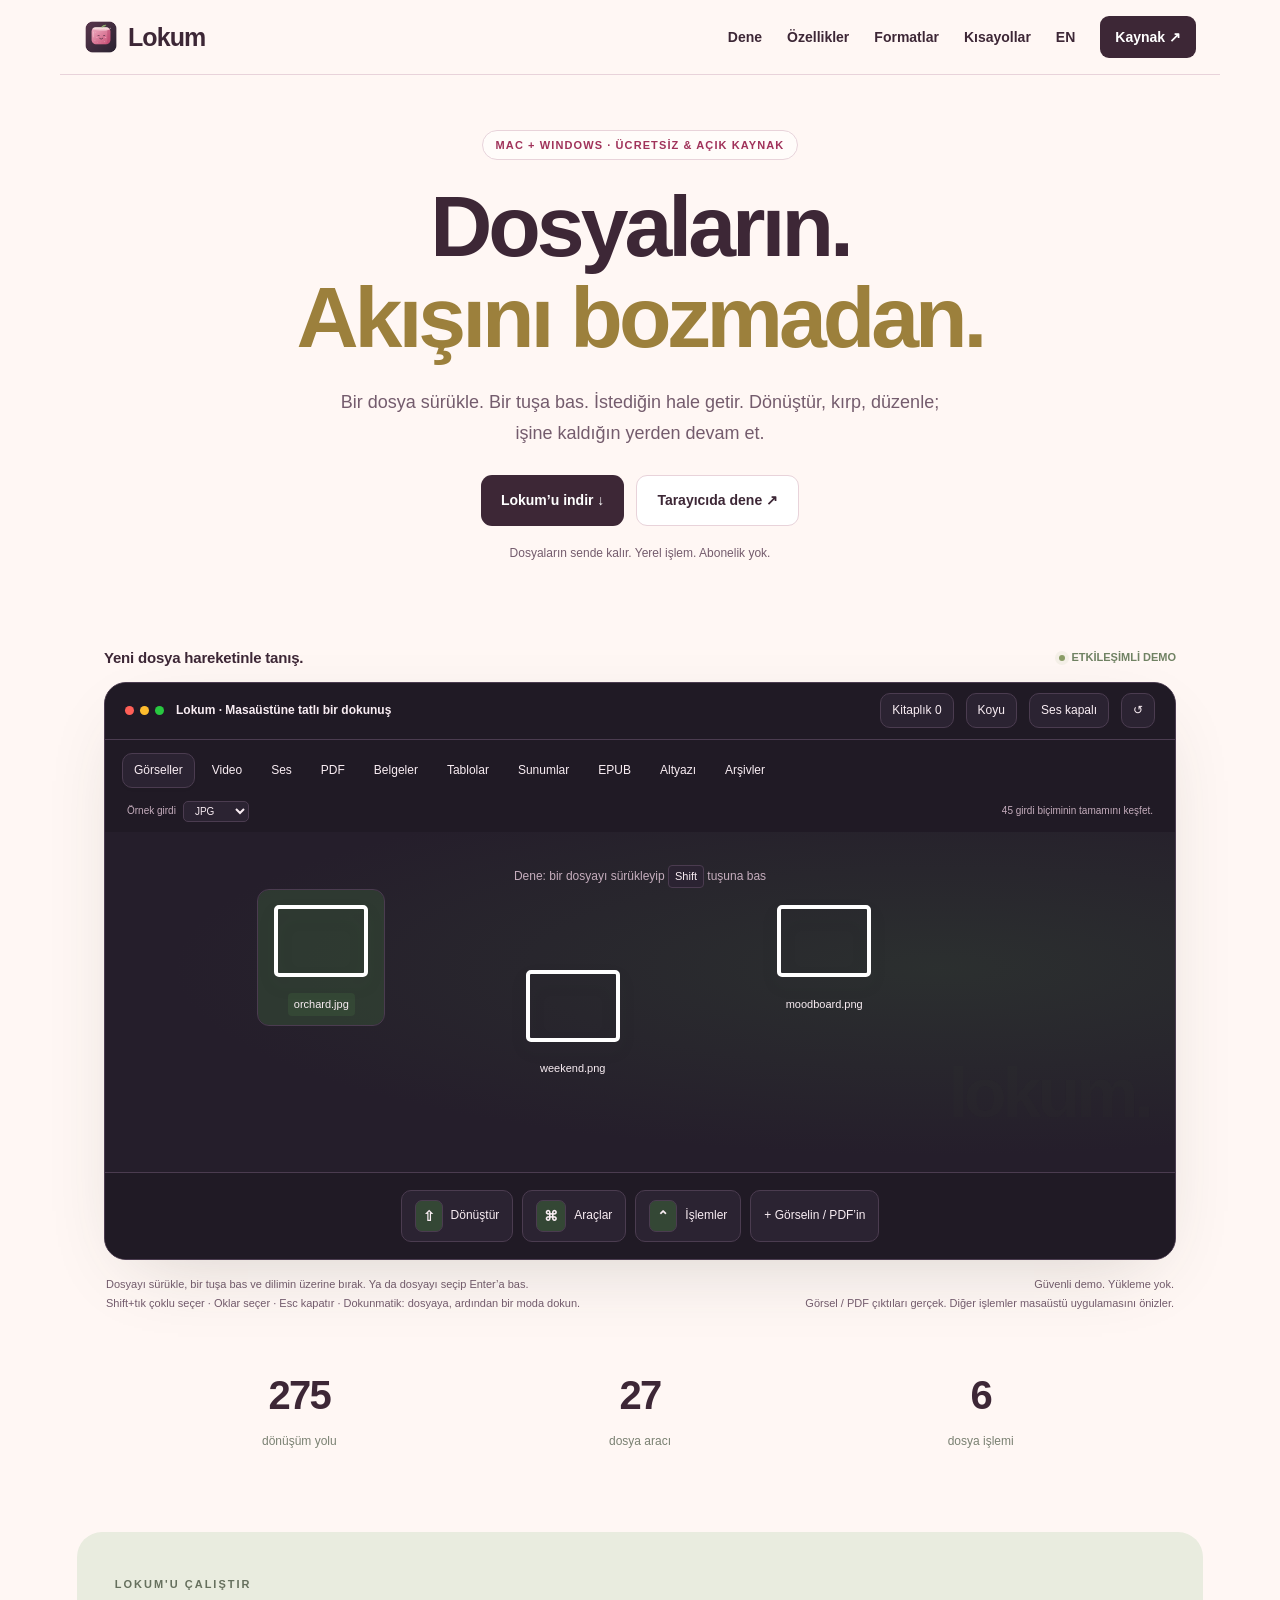
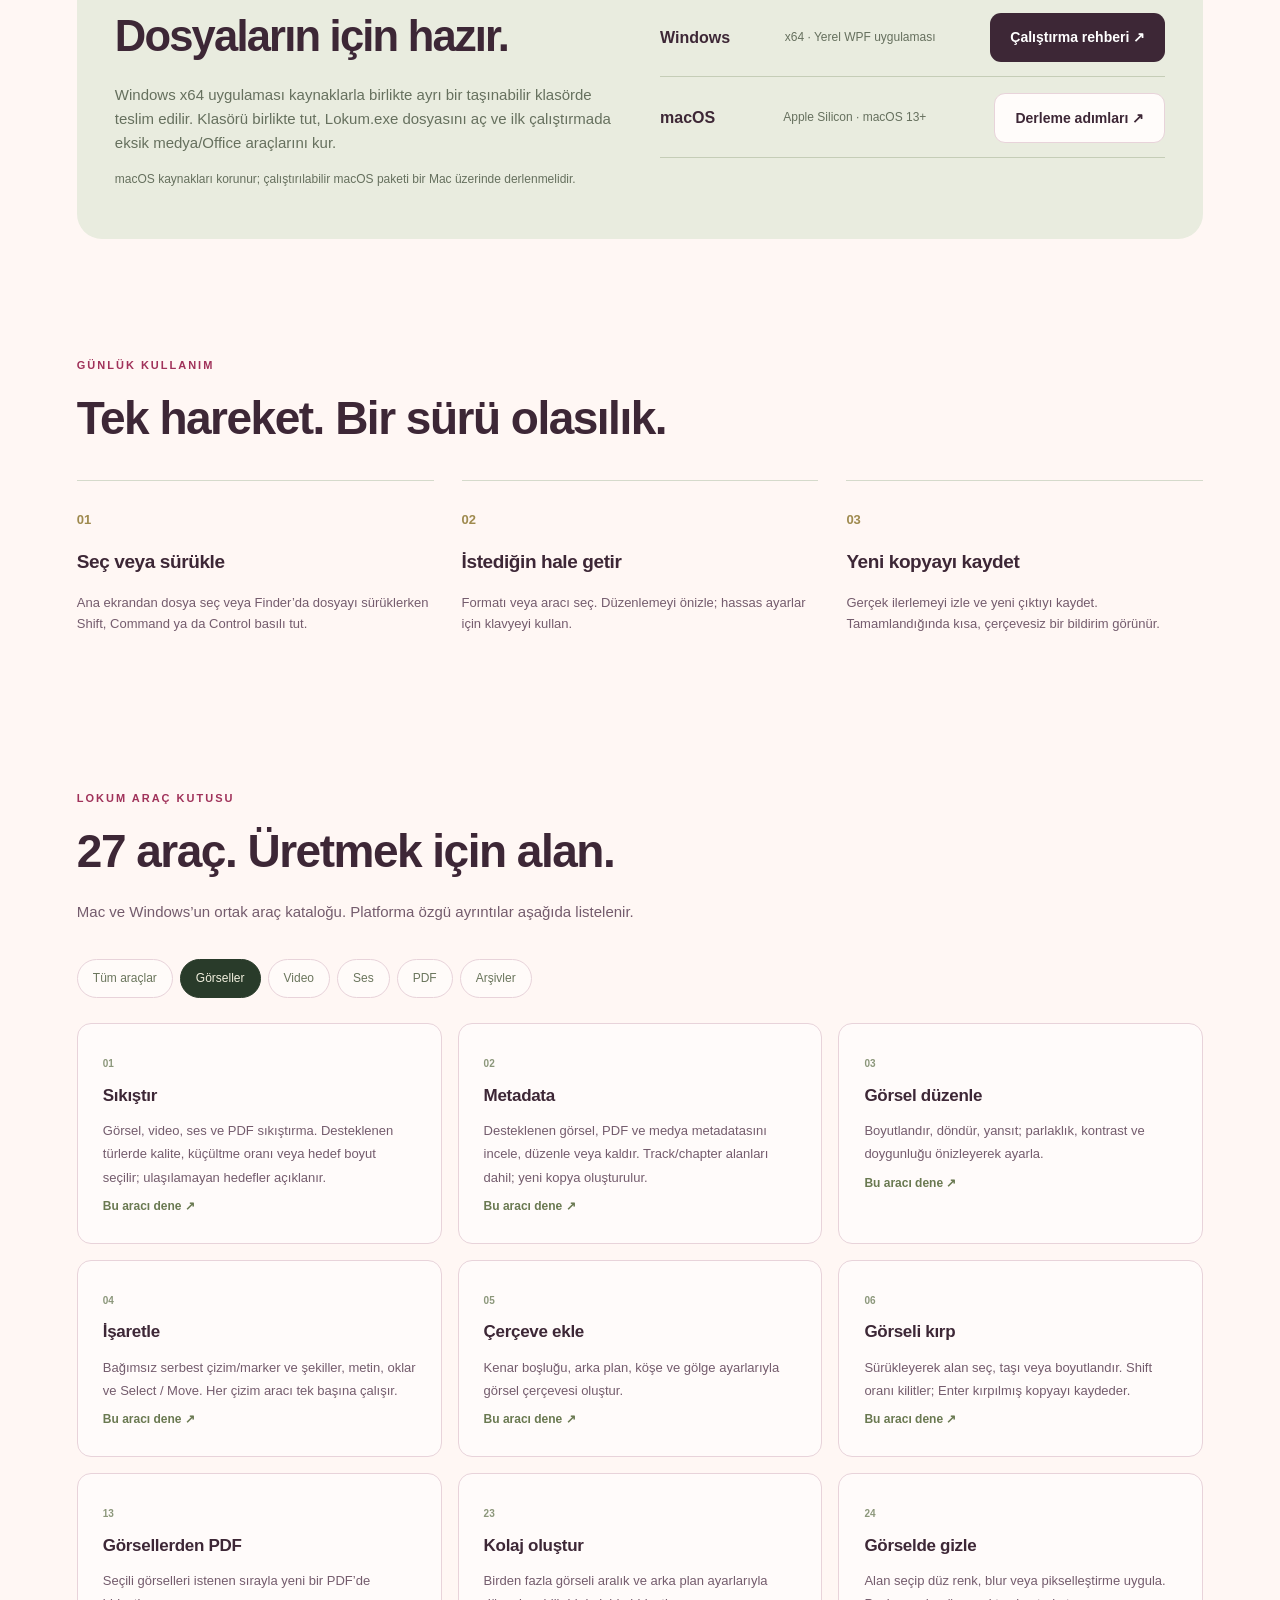
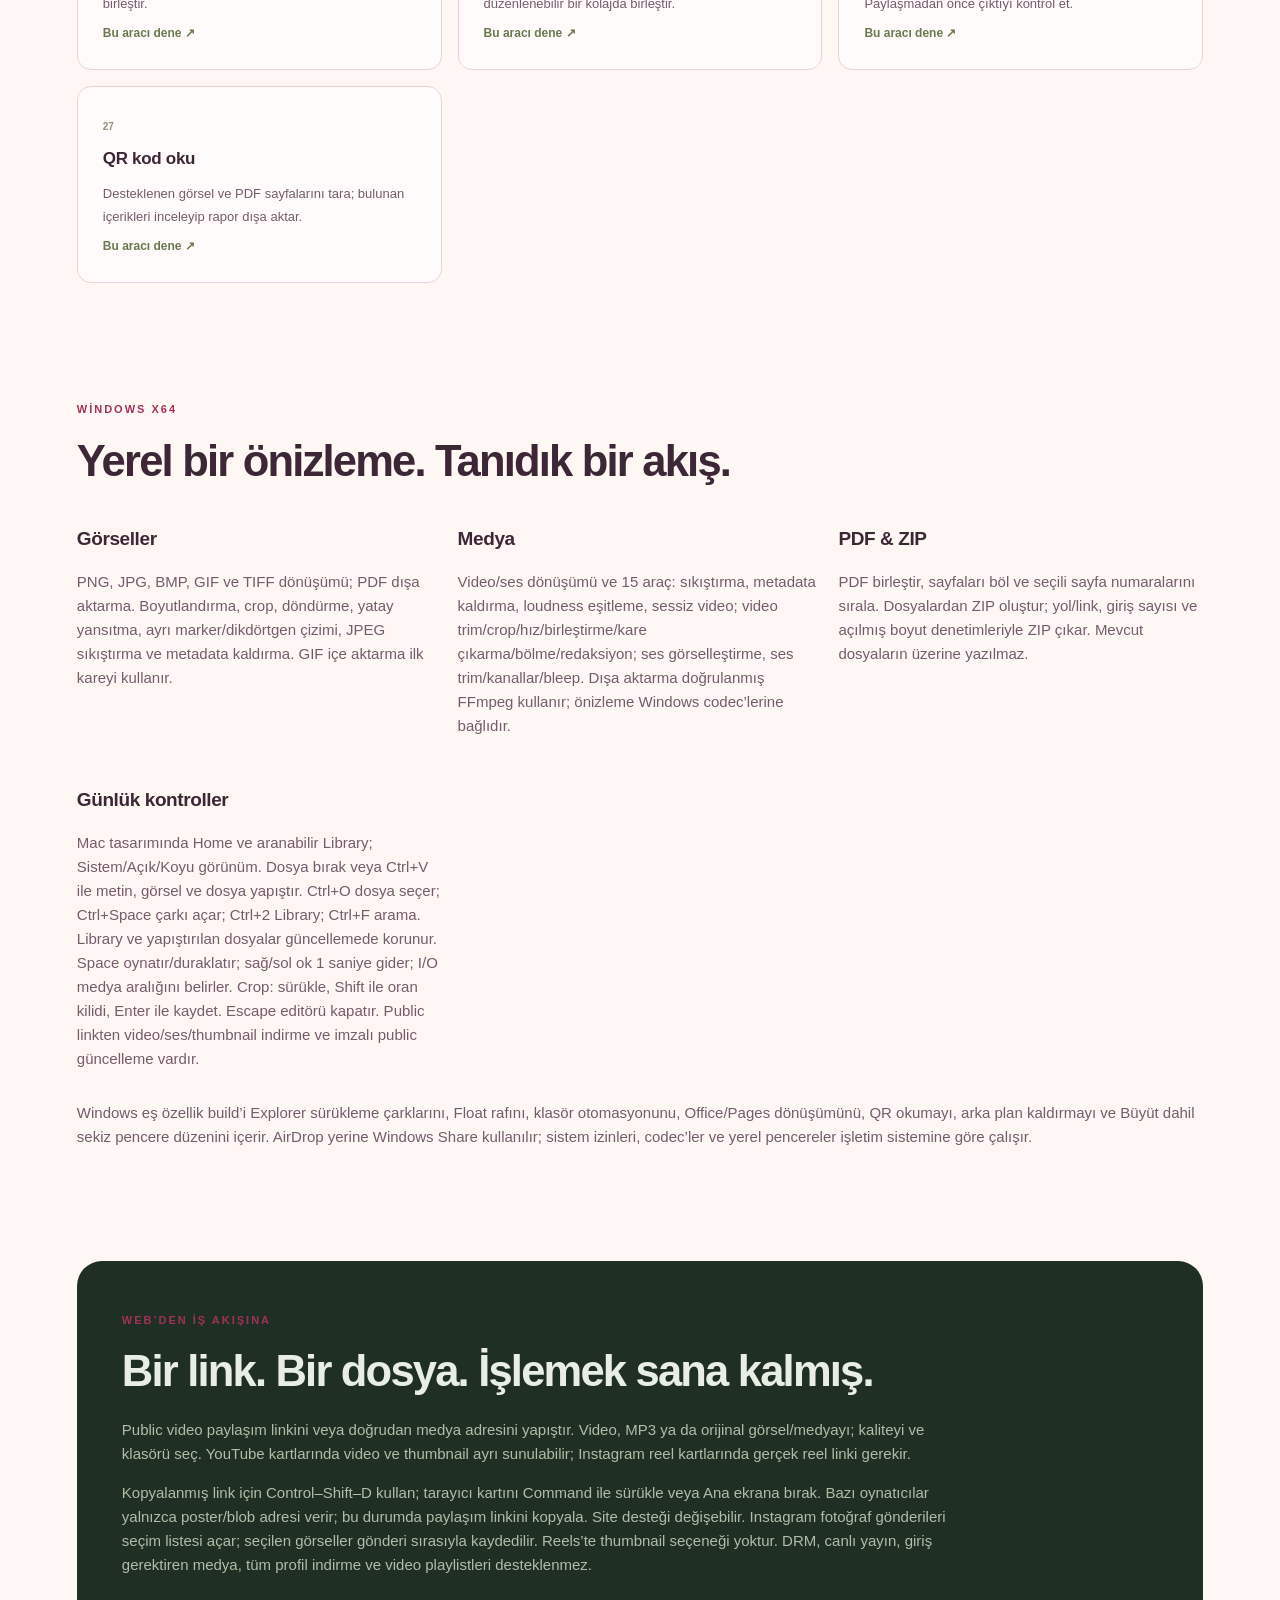
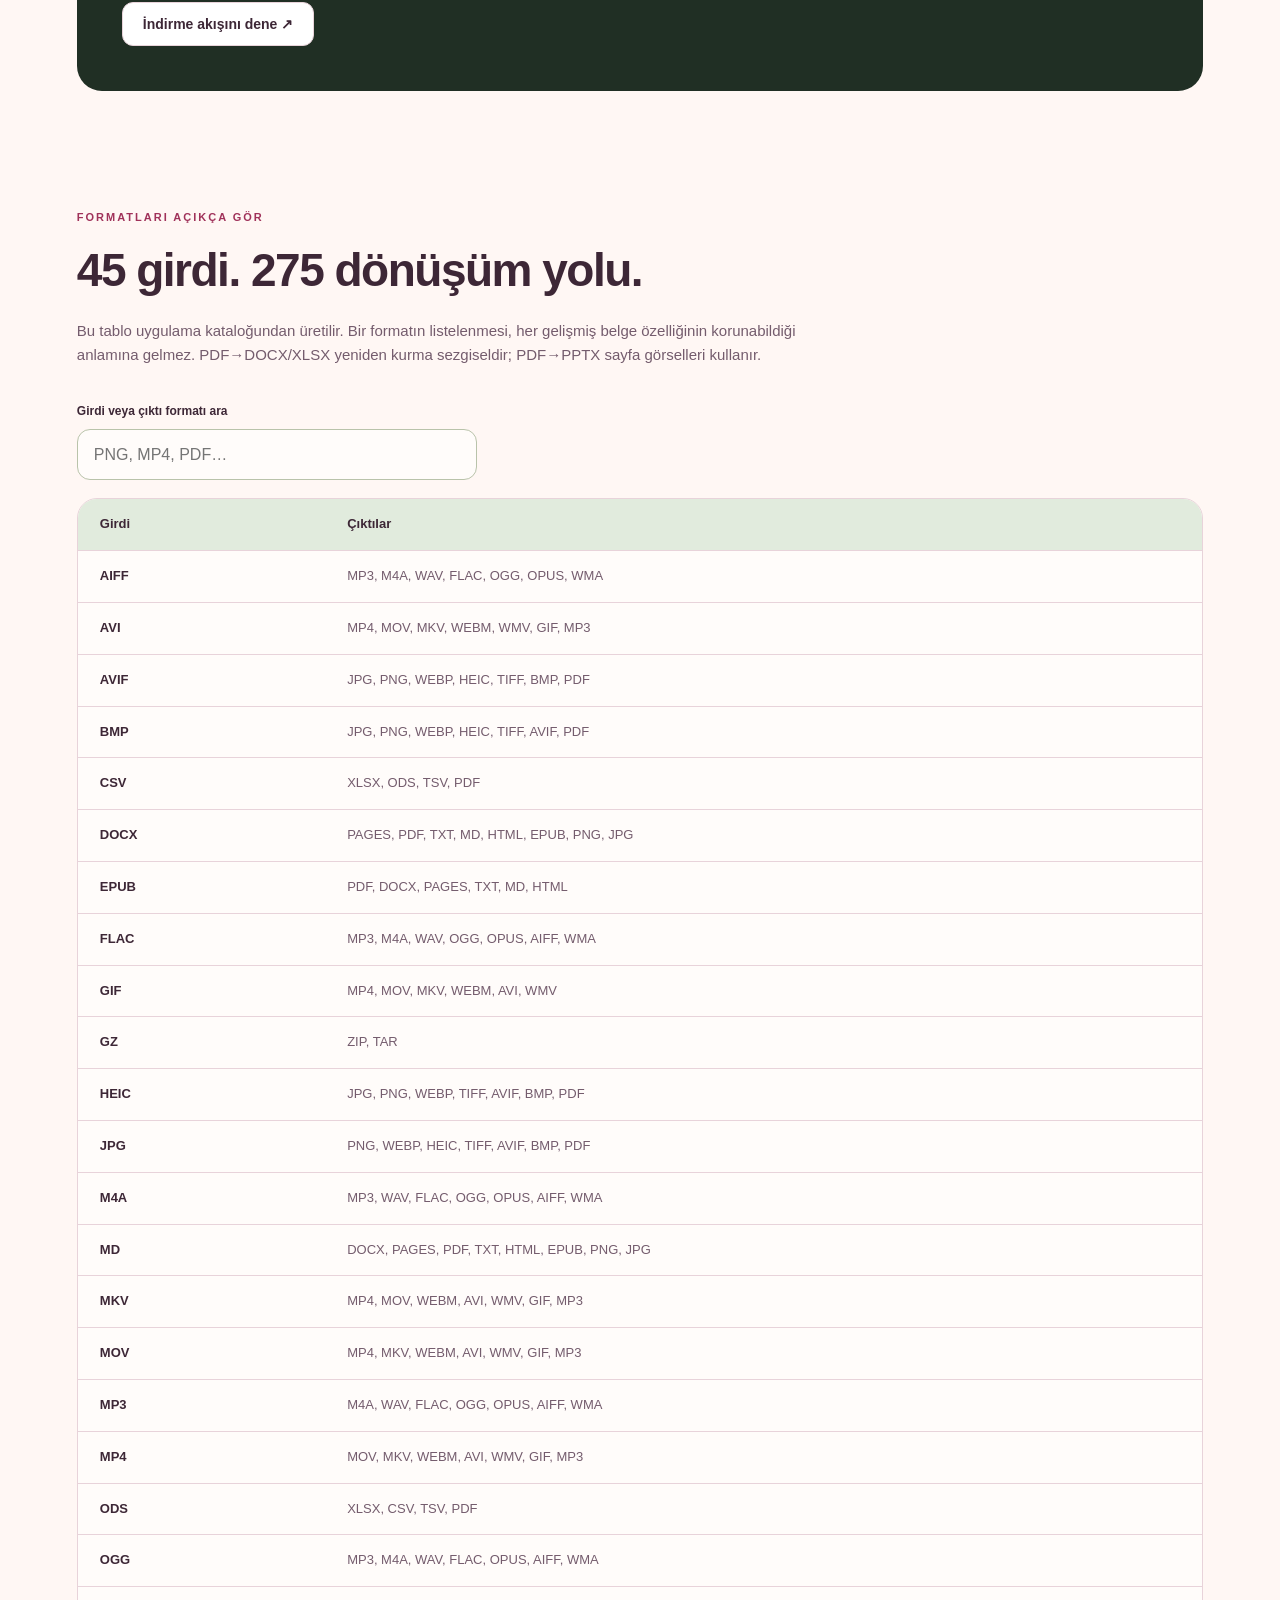
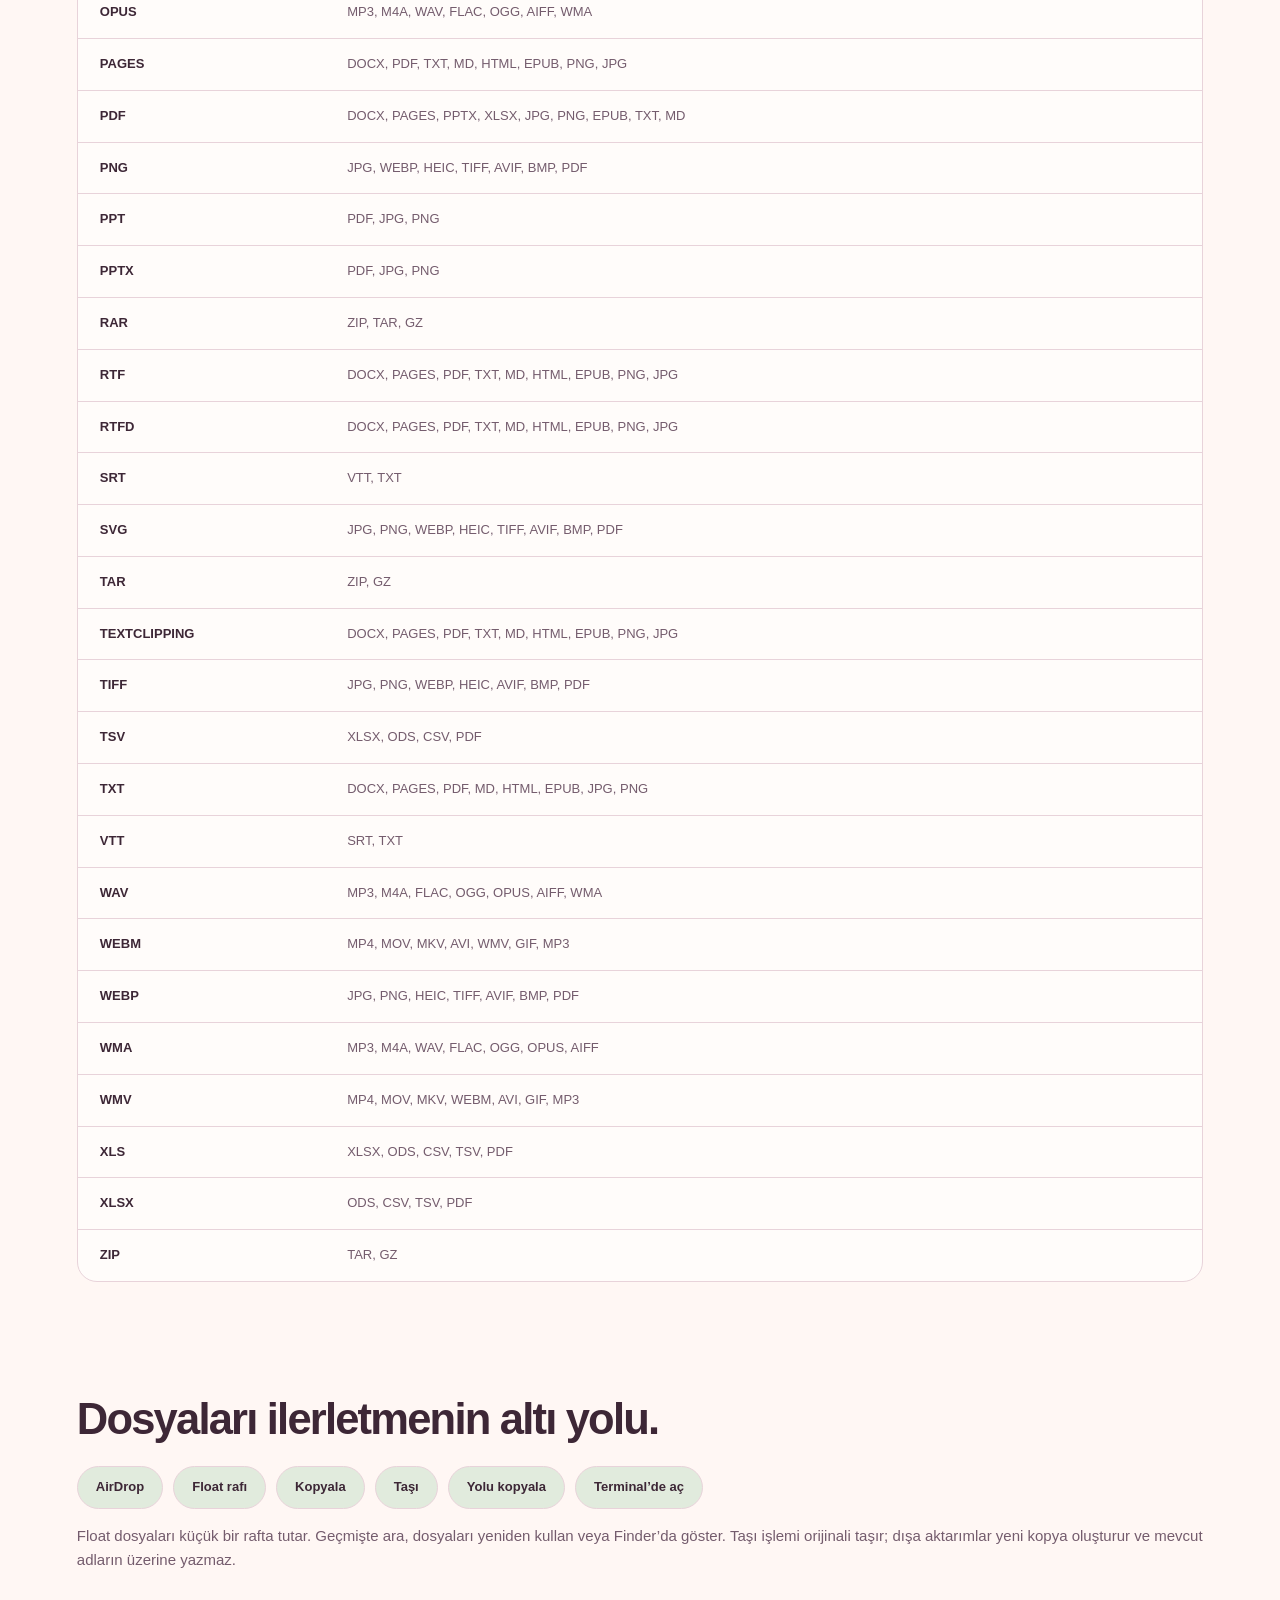
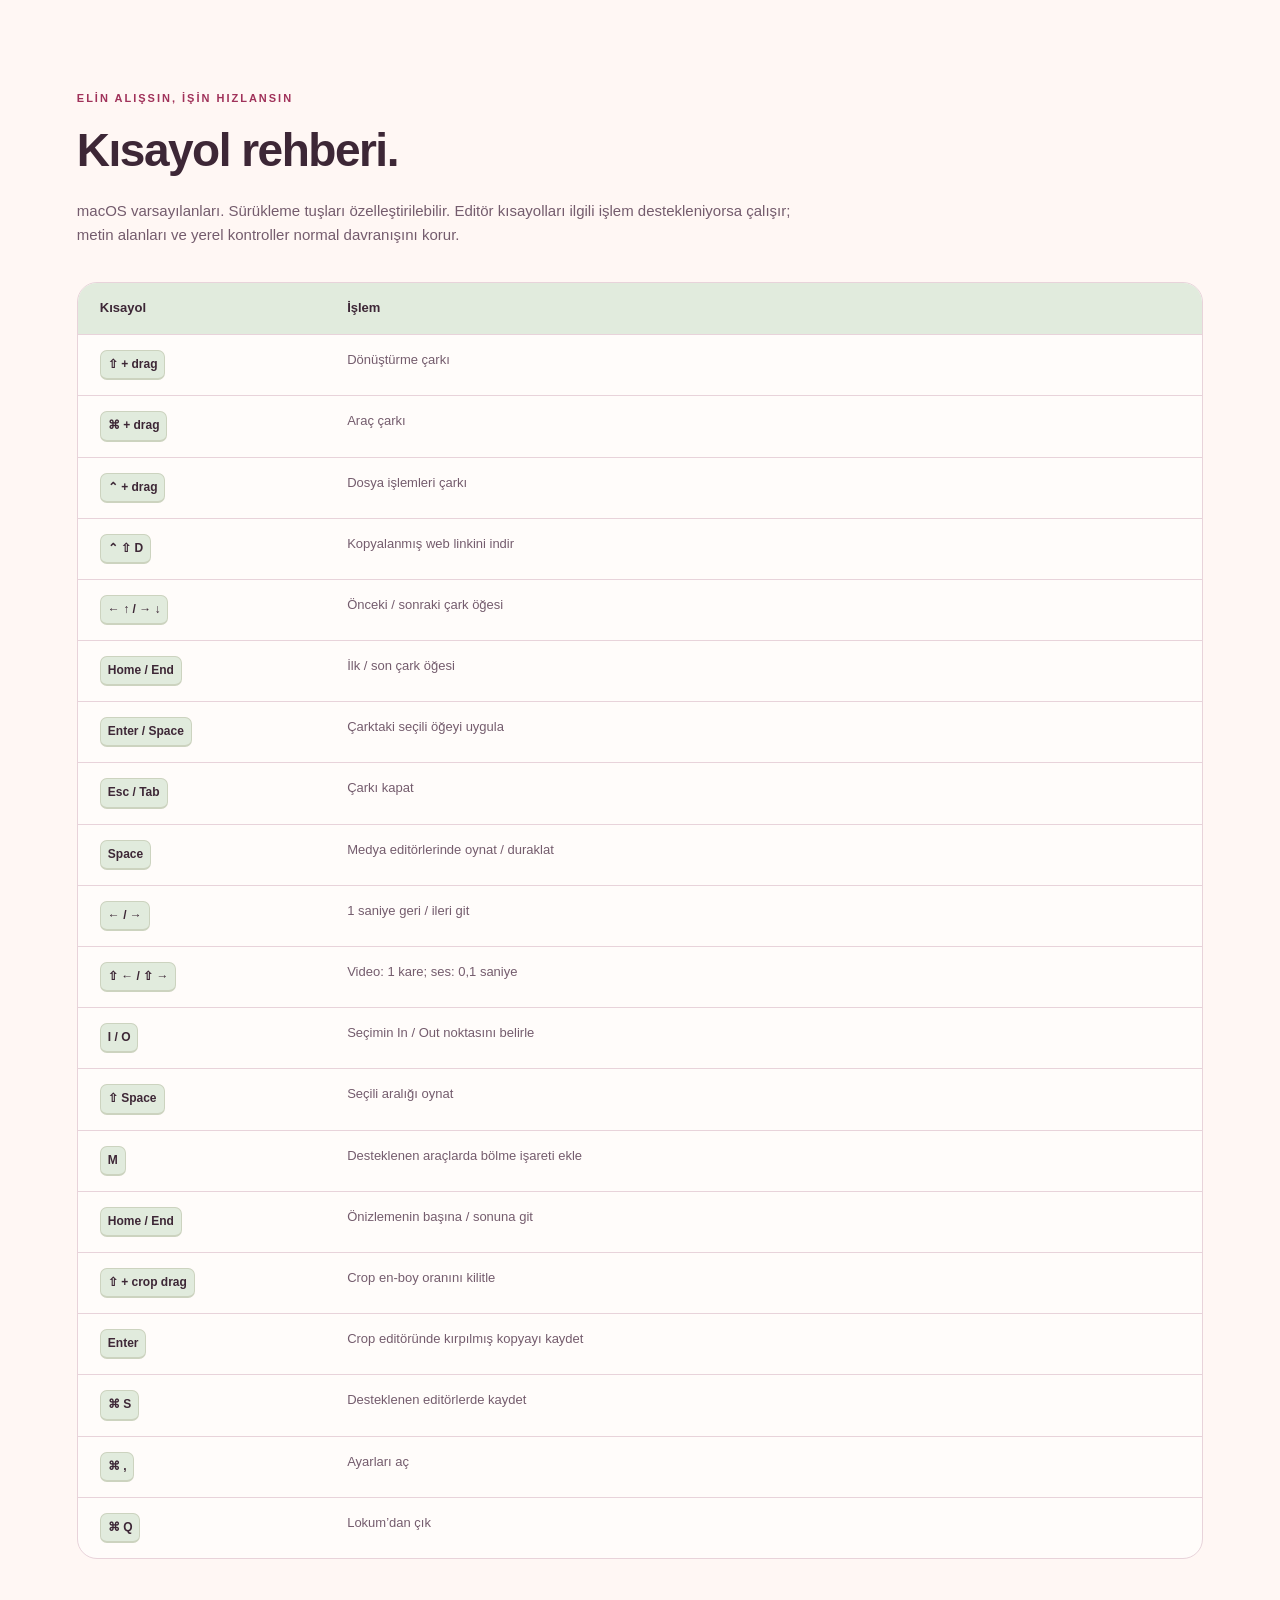
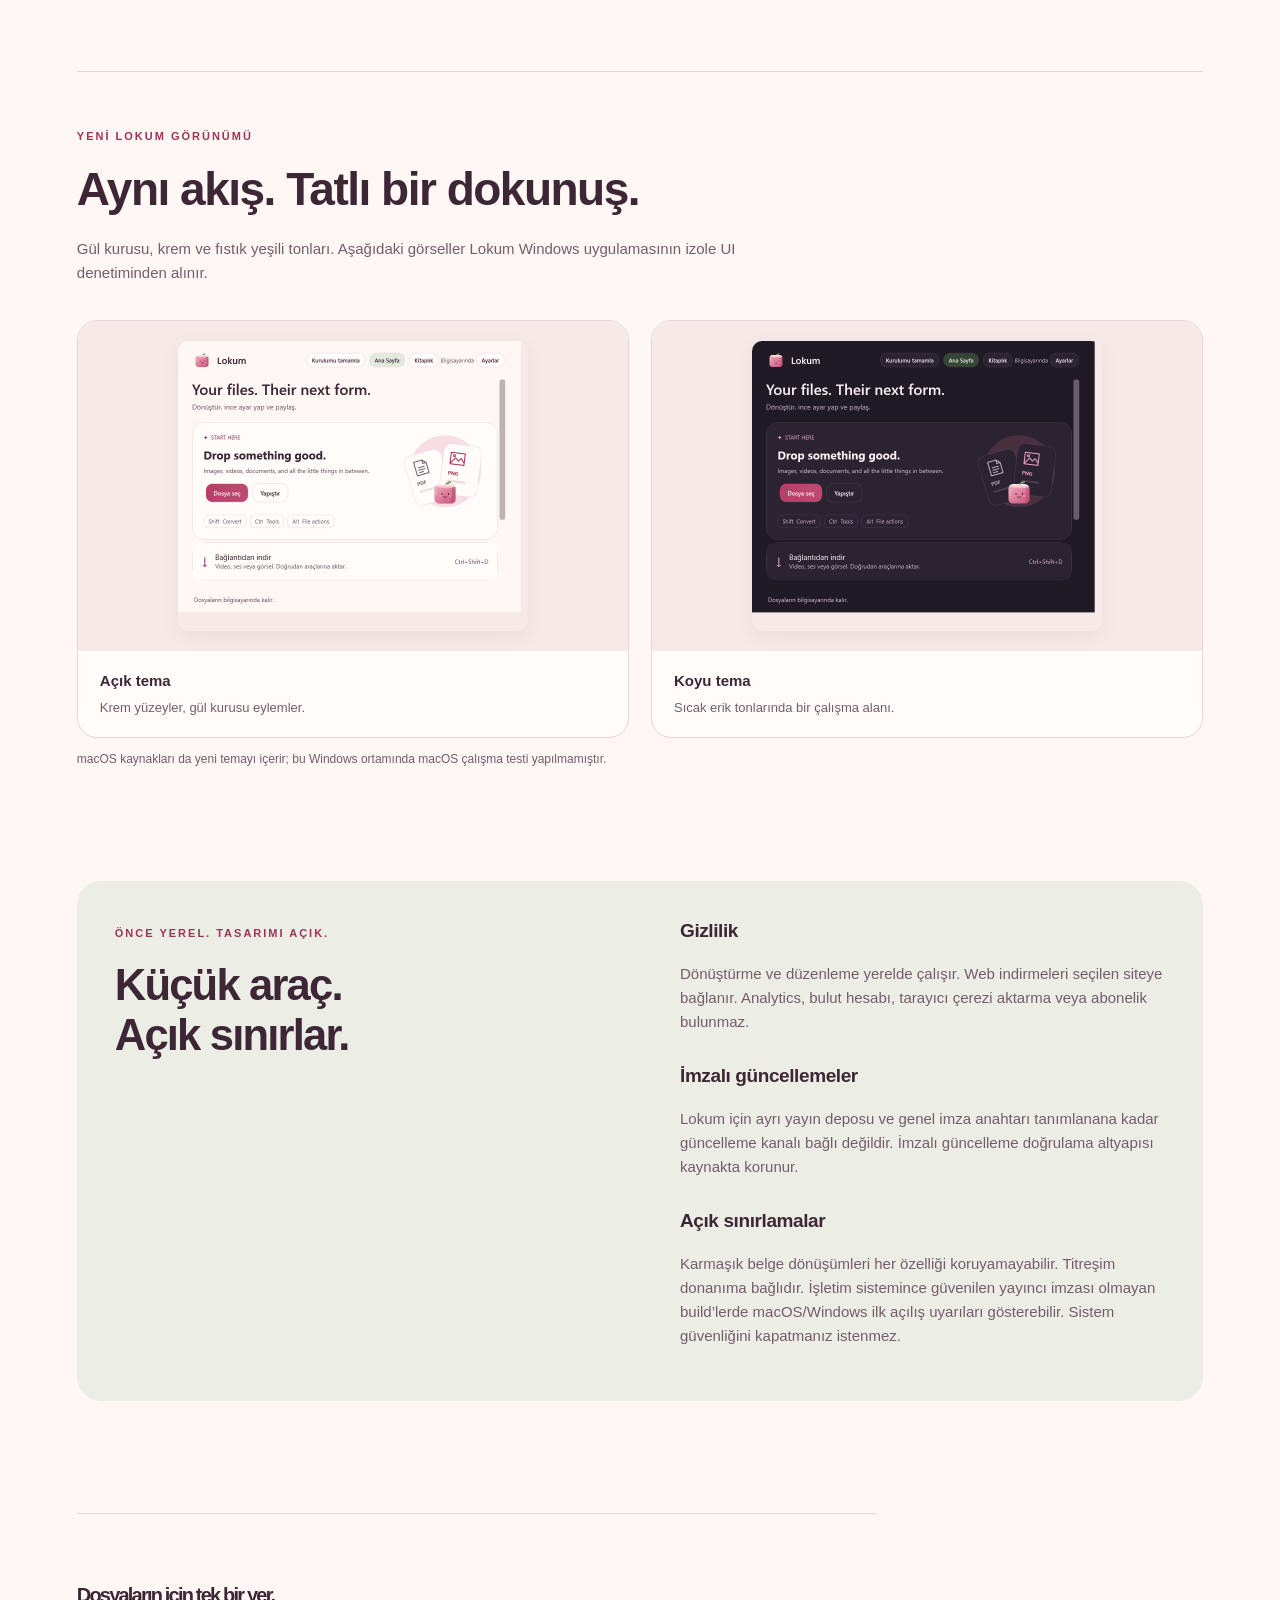
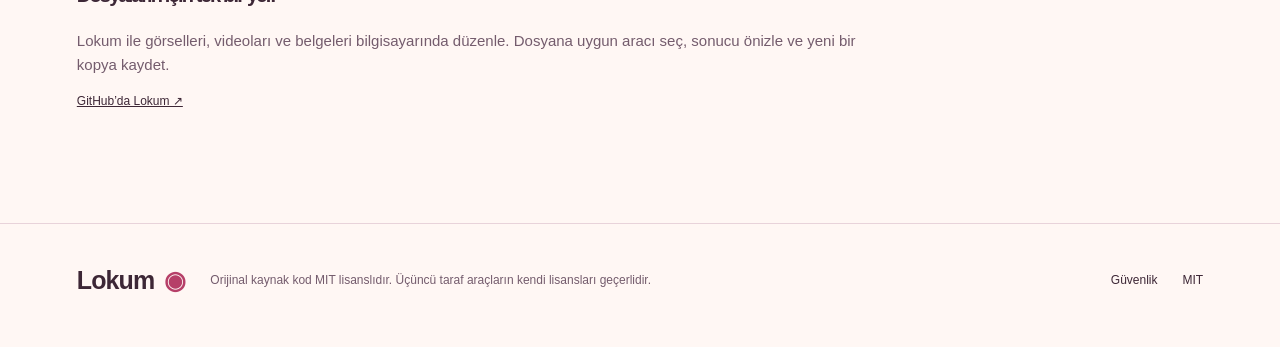
==== commit c276913f: "Refresh bilingual documentation and native wheel screenshots Add TR/EN README navigation, English us" ====
--- a/docs/tr/index.html
+++ b/docs/tr/index.html
@@ -2,7 +2,7 @@
 <html lang="tr"><head><meta charset="utf-8"><meta name="viewport" content="width=device-width,initial-scale=1">
 <meta http-equiv="Content-Security-Policy" content="default-src 'none'; img-src 'self' blob: data:; media-src 'self' blob:; style-src 'self' 'unsafe-inline'; script-src 'self'; connect-src 'self' blob:; base-uri 'none'; form-action 'none'">
 <meta name="description" content="Lokum: açık kaynaklı yerel dosya dönüştürme, düzenleme, web indirme ve sürükleme çarkı. Tüm özellikler, formatlar ve kısayollar.">
-<title>Lokum — Dosyaların için tatlı bir kolaylık</title><link rel="icon" href="../assets/lokum.png"><link rel="stylesheet" href="../assets/site.css?v=d147eae7d808"><link rel="stylesheet" href="../assets/playground.css?v=4dffd81187b9"><script src="../assets/vendor/pdf-lib.min.js" defer></script><script src="../assets/playground.js?v=4dffd81187b9" defer></script></head>
+<title>Lokum — Dosyaların için tatlı bir kolaylık</title><link rel="icon" href="../assets/lokum.png"><link rel="stylesheet" href="../assets/site.css?v=d147eae7d808"><link rel="stylesheet" href="../assets/playground.css?v=7973223f7441"><script src="../assets/vendor/pdf-lib.min.js" defer></script><script src="../assets/playground.js?v=7973223f7441" defer></script></head>
 <body><a class="skip" href="#main">İçeriğe geç</a><header><a class="brand" href="#"><img src="../assets/lokum.png" alt="" width="42" height="42">Lokum</a><nav aria-label="Ana gezinme"><a href="#playground">Dene</a><a href="#features">Özellikler</a><a href="#formats">Formatlar</a><a href="#shortcuts">Kısayollar</a><a href="../index.html">EN</a><a class="nav-github" href="../../README.md">Kaynak ↗</a></nav></header>
 <main id="main"><section class="hero"><span class="eyebrow">MAC + WINDOWS · ÜCRETSİZ & AÇIK KAYNAK</span><h1>Dosyaların.<br><em>Akışını bozmadan.</em></h1><p class="intro">Bir dosya sürükle. Bir tuşa bas. İstediğin hale getir. Dönüştür, kırp, düzenle; işine kaldığın yerden devam et.</p><div class="hero-actions"><a class="button primary" href="#download">Lokum’u indir ↓</a><a class="button secondary" href="#playground">Tarayıcıda dene ↗</a></div><p class="subtle">Dosyaların sende kalır. Yerel işlem. Abonelik yok.</p></section>
 <section id="playground" aria-label="Etkileşimli Lokum demosu"><div class="live-loading">Demo masaüstün hazırlanıyor…</div><noscript><p class="demo-noscript">Etkileşimli demo için JavaScript’i aç. Ekran görüntüleri ve kullanım rehberi aşağıdadır.</p></noscript></section>
@@ -18,5 +18,5 @@
 <section id="shortcuts"><div class="section-heading"><span class="eyebrow">Elin alışsın, işin hızlansın</span><h2>Kısayol rehberi.</h2><p>macOS varsayılanları. Sürükleme tuşları özelleştirilebilir. Editör kısayolları ilgili işlem destekleniyorsa çalışır; metin alanları ve yerel kontroller normal davranışını korur.</p></div><div class="table-wrap"><table><thead><tr><th>Kısayol</th><th>İşlem</th></tr></thead><tbody><tr><th scope="row"><kbd>⇧ + drag</kbd></th><td>Dönüştürme çarkı</td></tr><tr><th scope="row"><kbd>⌘ + drag</kbd></th><td>Araç çarkı</td></tr><tr><th scope="row"><kbd>⌃ + drag</kbd></th><td>Dosya işlemleri çarkı</td></tr><tr><th scope="row"><kbd>⌃ ⇧ D</kbd></th><td>Kopyalanmış web linkini indir</td></tr><tr><th scope="row"><kbd>← ↑ / → ↓</kbd></th><td>Önceki / sonraki çark öğesi</td></tr><tr><th scope="row"><kbd>Home / End</kbd></th><td>İlk / son çark öğesi</td></tr><tr><th scope="row"><kbd>Enter / Space</kbd></th><td>Çarktaki seçili öğeyi uygula</td></tr><tr><th scope="row"><kbd>Esc / Tab</kbd></th><td>Çarkı kapat</td></tr><tr><th scope="row"><kbd>Space</kbd></th><td>Medya editörlerinde oynat / duraklat</td></tr><tr><th scope="row"><kbd>← / →</kbd></th><td>1 saniye geri / ileri git</td></tr><tr><th scope="row"><kbd>⇧ ← / ⇧ →</kbd></th><td>Video: 1 kare; ses: 0,1 saniye</td></tr><tr><th scope="row"><kbd>I / O</kbd></th><td>Seçimin In / Out noktasını belirle</td></tr><tr><th scope="row"><kbd>⇧ Space</kbd></th><td>Seçili aralığı oynat</td></tr><tr><th scope="row"><kbd>M</kbd></th><td>Desteklenen araçlarda bölme işareti ekle</td></tr><tr><th scope="row"><kbd>Home / End</kbd></th><td>Önizlemenin başına / sonuna git</td></tr><tr><th scope="row"><kbd>⇧ + crop drag</kbd></th><td>Crop en-boy oranını kilitle</td></tr><tr><th scope="row"><kbd>Enter</kbd></th><td>Crop editöründe kırpılmış kopyayı kaydet</td></tr><tr><th scope="row"><kbd>⌘ S</kbd></th><td>Desteklenen editörlerde kaydet</td></tr><tr><th scope="row"><kbd>⌘ ,</kbd></th><td>Ayarları aç</td></tr><tr><th scope="row"><kbd>⌘ Q</kbd></th><td>Lokum’dan çık</td></tr></tbody></table></div></section>
 <section id="demo" class="showcase"><div class="section-heading"><span class="eyebrow">Yeni Lokum görünümü</span><h2>Aynı akış. Tatlı bir dokunuş.</h2><p>Gül kurusu, krem ve fıstık yeşili tonları. Aşağıdaki görseller Lokum Windows uygulamasının izole UI denetiminden alınır.</p></div><div class="screenshot-grid"><figure class="screenshot-card"><a href="../assets/showcase/lokum-windows-light.png"><img src="../assets/showcase/lokum-windows-light.png" alt="Lokum Windows açık tema" loading="lazy" width="820" height="780"></a><figcaption><strong>Açık tema</strong><span>Krem yüzeyler, gül kurusu eylemler.</span></figcaption></figure><figure class="screenshot-card"><a href="../assets/showcase/lokum-windows-dark.png"><img src="../assets/showcase/lokum-windows-dark.png" alt="Lokum Windows koyu tema" loading="lazy" width="820" height="780"></a><figcaption><strong>Koyu tema</strong><span>Sıcak erik tonlarında bir çalışma alanı.</span></figcaption></figure></div><p class="subtle">macOS kaynakları da yeni temayı içerir; bu Windows ortamında macOS çalışma testi yapılmamıştır.</p></section>
 <section class="trust"><div><span class="eyebrow">Önce yerel. Tasarımı açık.</span><h2>Küçük araç.<br>Açık sınırlar.</h2></div><div><h3>Gizlilik</h3><p>Dönüştürme ve düzenleme yerelde çalışır. Web indirmeleri seçilen siteye bağlanır. Analytics, bulut hesabı, tarayıcı çerezi aktarma veya abonelik bulunmaz.</p><h3>İmzalı güncellemeler</h3><p>Lokum için ayrı yayın deposu ve genel imza anahtarı tanımlanana kadar güncelleme kanalı bağlı değildir. İmzalı güncelleme doğrulama altyapısı kaynakta korunur.</p><h3>Açık sınırlamalar</h3><p>Karmaşık belge dönüşümleri her özelliği koruyamayabilir. Titreşim donanıma bağlıdır. İşletim sistemince güvenilen yayıncı imzası olmayan build’lerde macOS/Windows ilk açılış uyarıları gösterebilir. Sistem güvenliğini kapatmanız istenmez.</p></div></section>
-<section class="inspiration"><h2>Tanıdık akış. Yeni bir kimlik.</h2><p>Lokum, Orkun Işıtmak ve katkıcılarının geliştirdiği Nashi kaynaklarından türetilmiştir. MIT lisansı ve üçüncü taraf bildirimleri korunur. Lokum bağımsız bir türevdir; Nashi veya Tangerine’nin resmi sürümü değildir.</p><a href="https://github.com/orkunisitmak/nashi-app">Orijinal Nashi kaynakları ↗</a></section></main>
+<section class="inspiration"><h2>Dosyaların için tek bir yer.</h2><p>Lokum ile görselleri, videoları ve belgeleri bilgisayarında düzenle. Dosyana uygun aracı seç, sonucu önizle ve yeni bir kopya kaydet.</p><a href="https://github.com/EnsarAslannn/Lokum">GitHub’da Lokum ↗</a></section></main>
 <footer><a class="brand" href="#">Lokum <span>◉</span></a><p>Orijinal kaynak kod MIT lisanslıdır. Üçüncü taraf araçların kendi lisansları geçerlidir.</p><a href="../../SECURITY.md">Güvenlik</a><a href="../../LICENSE">MIT</a></footer></body></html>
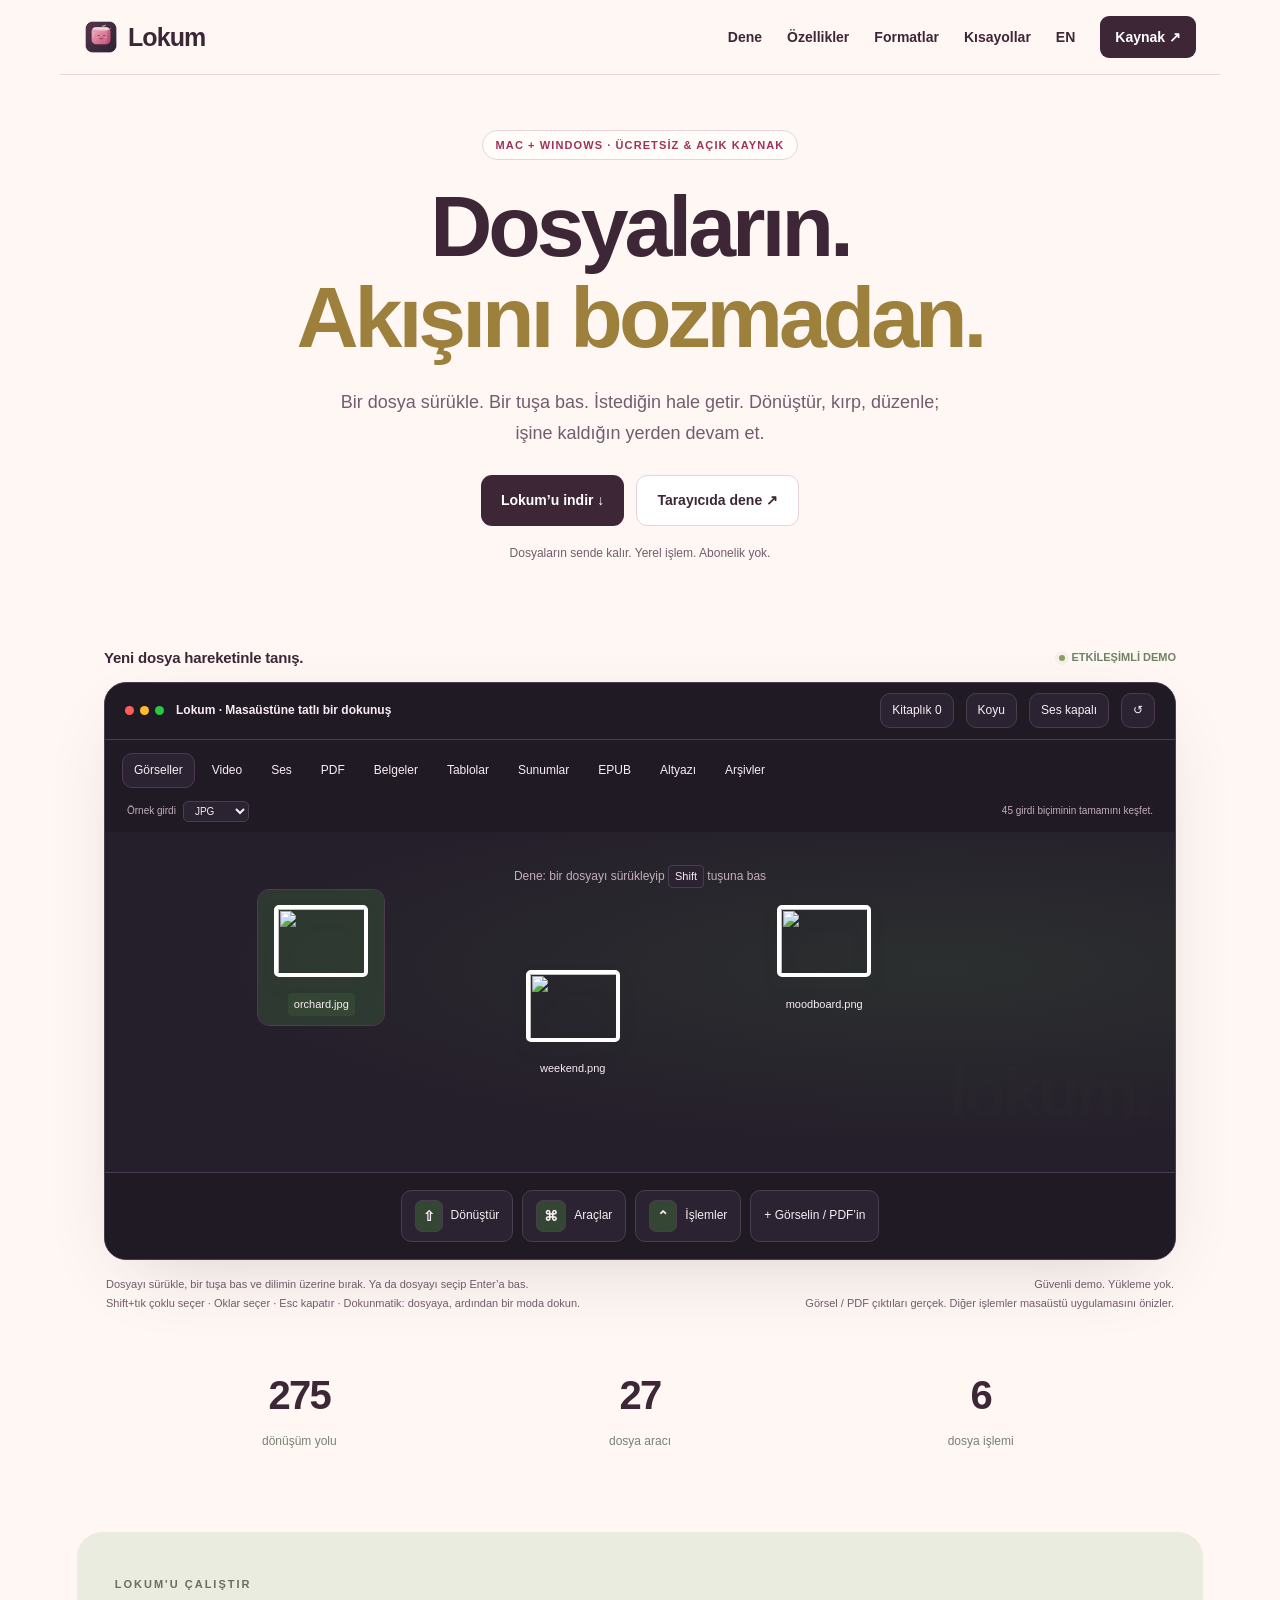
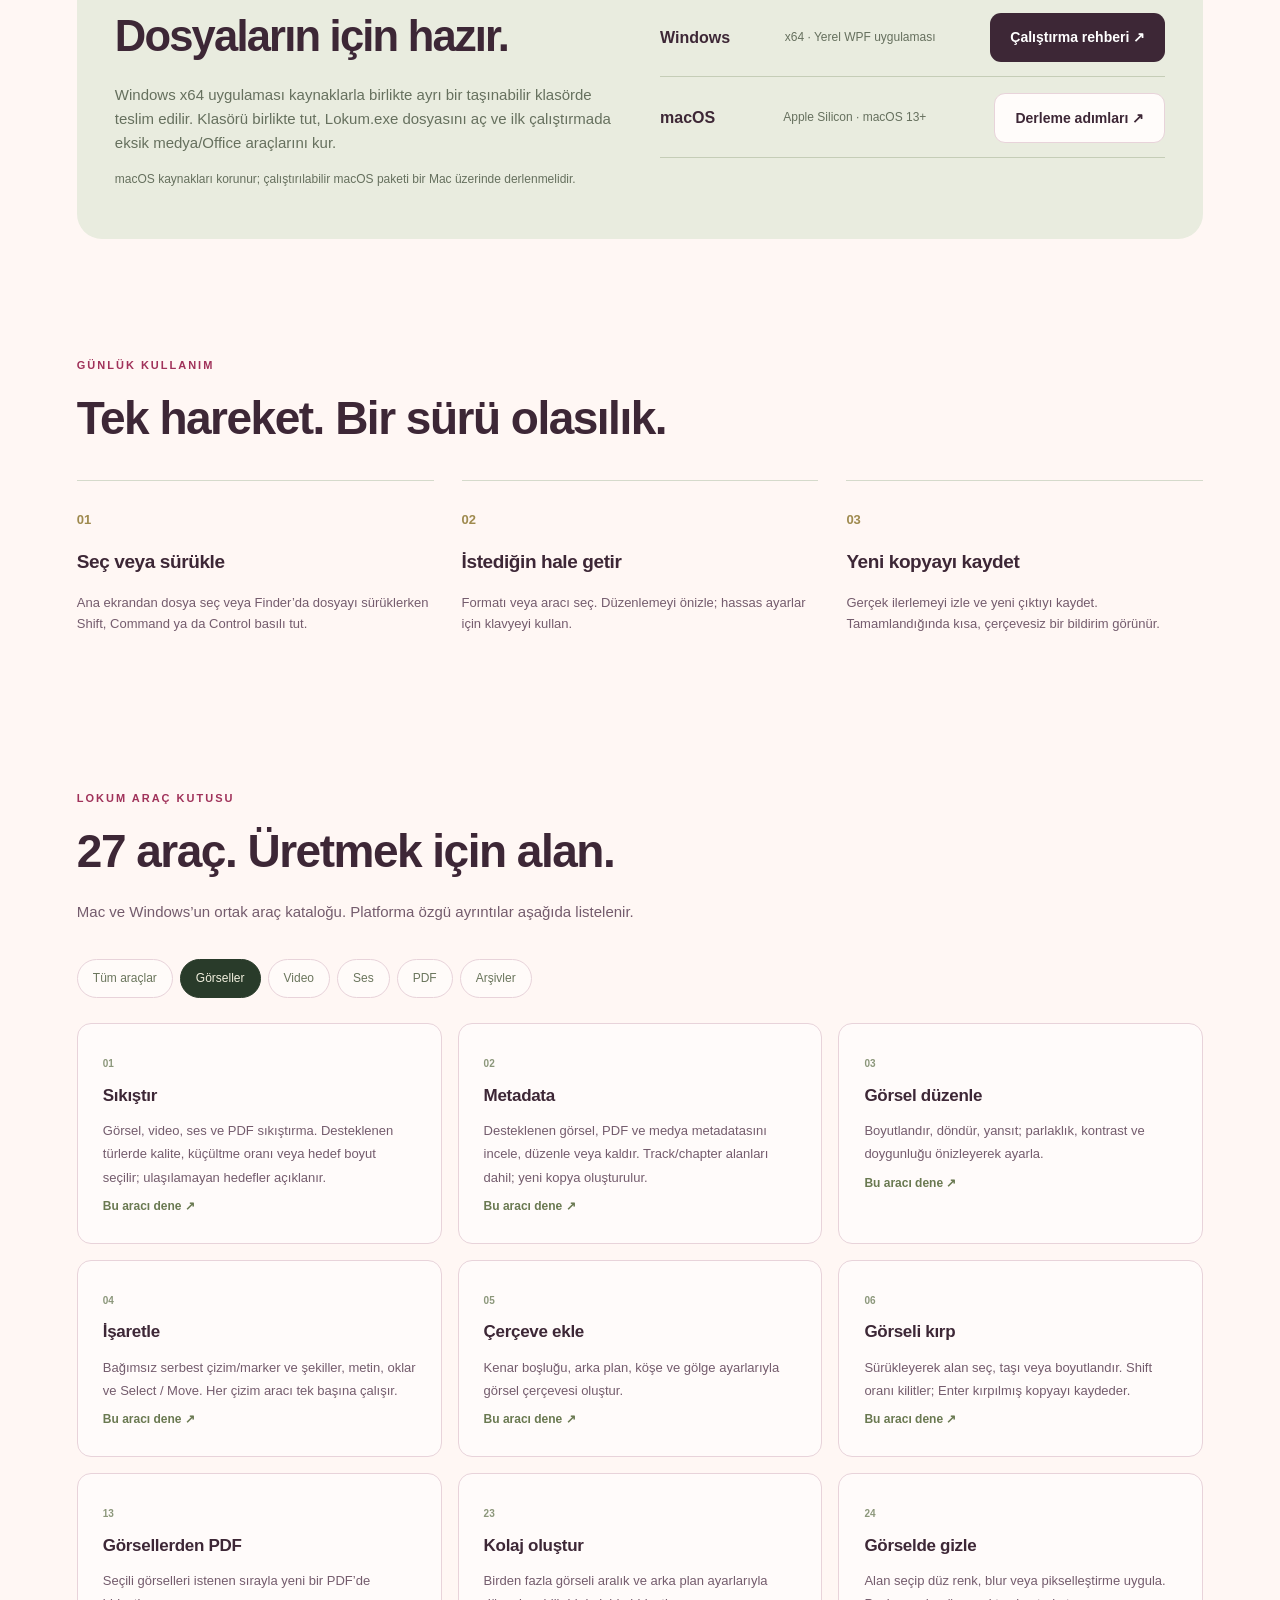
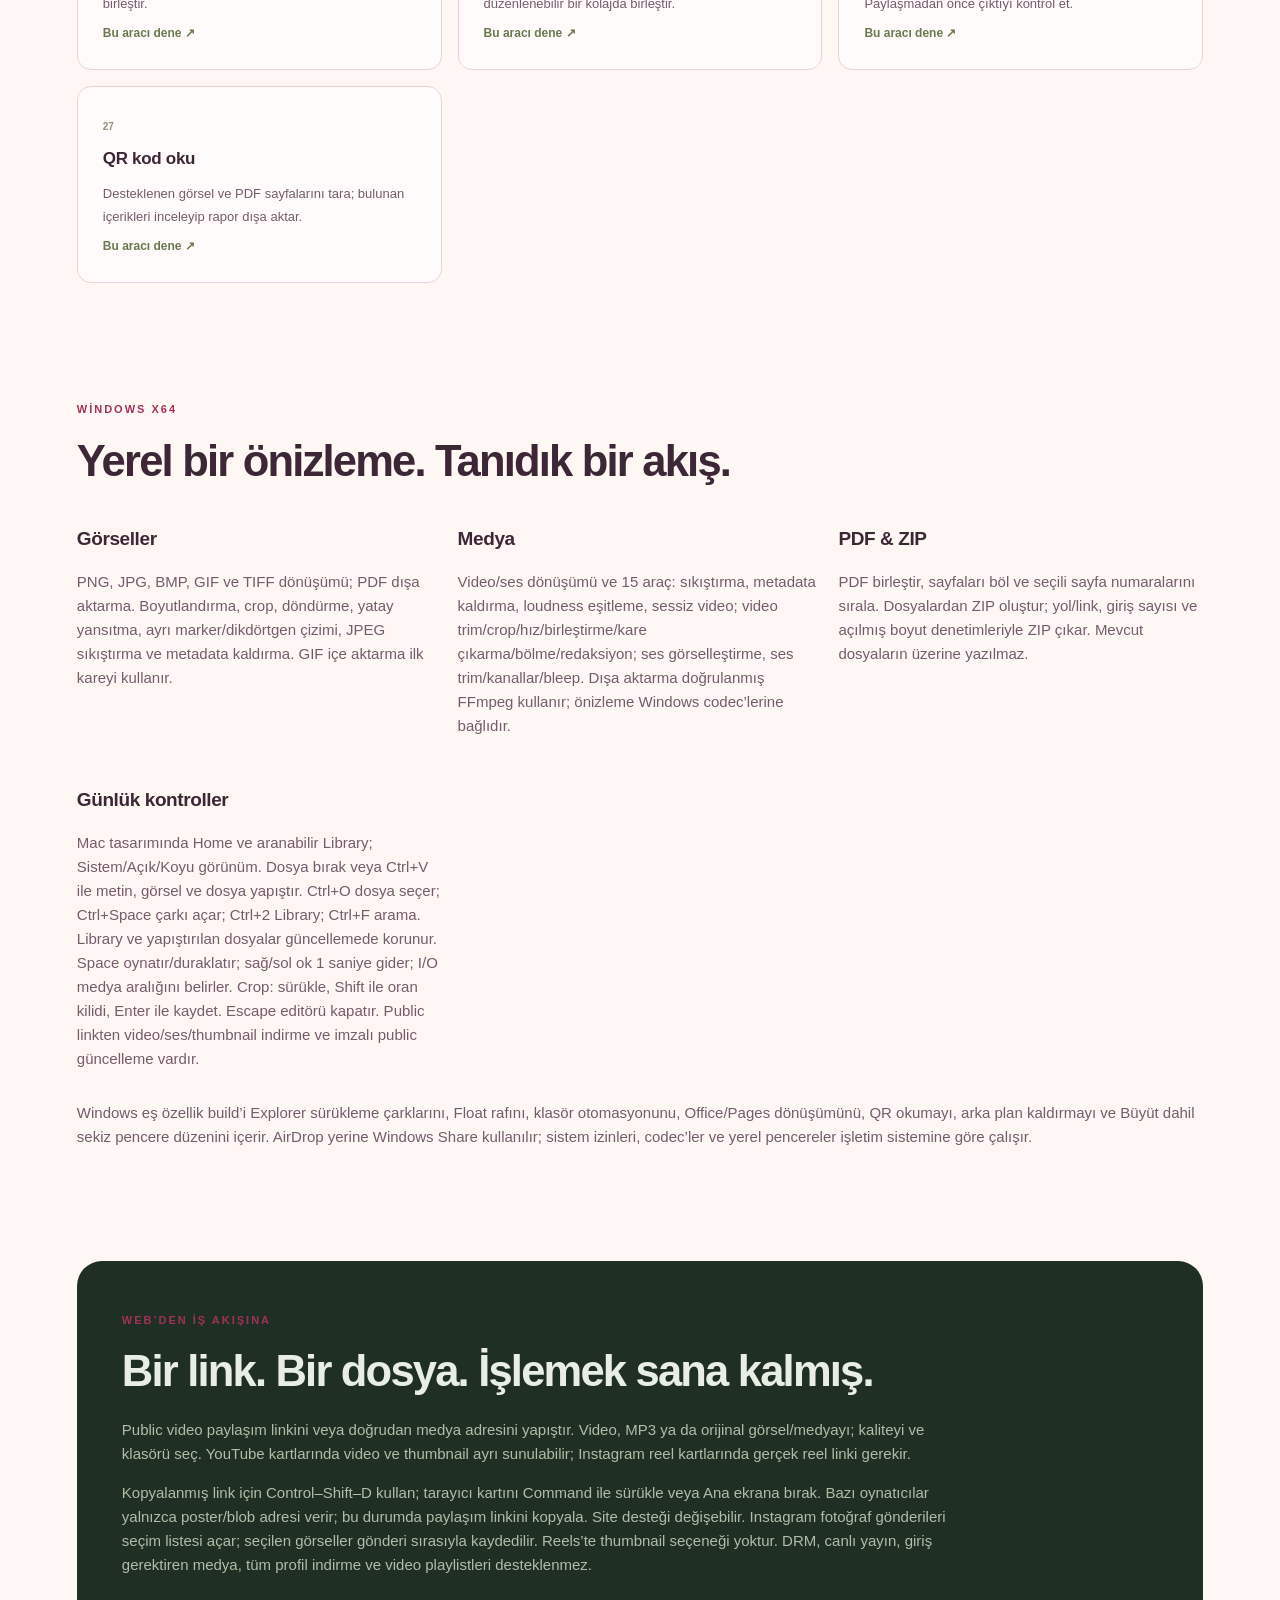
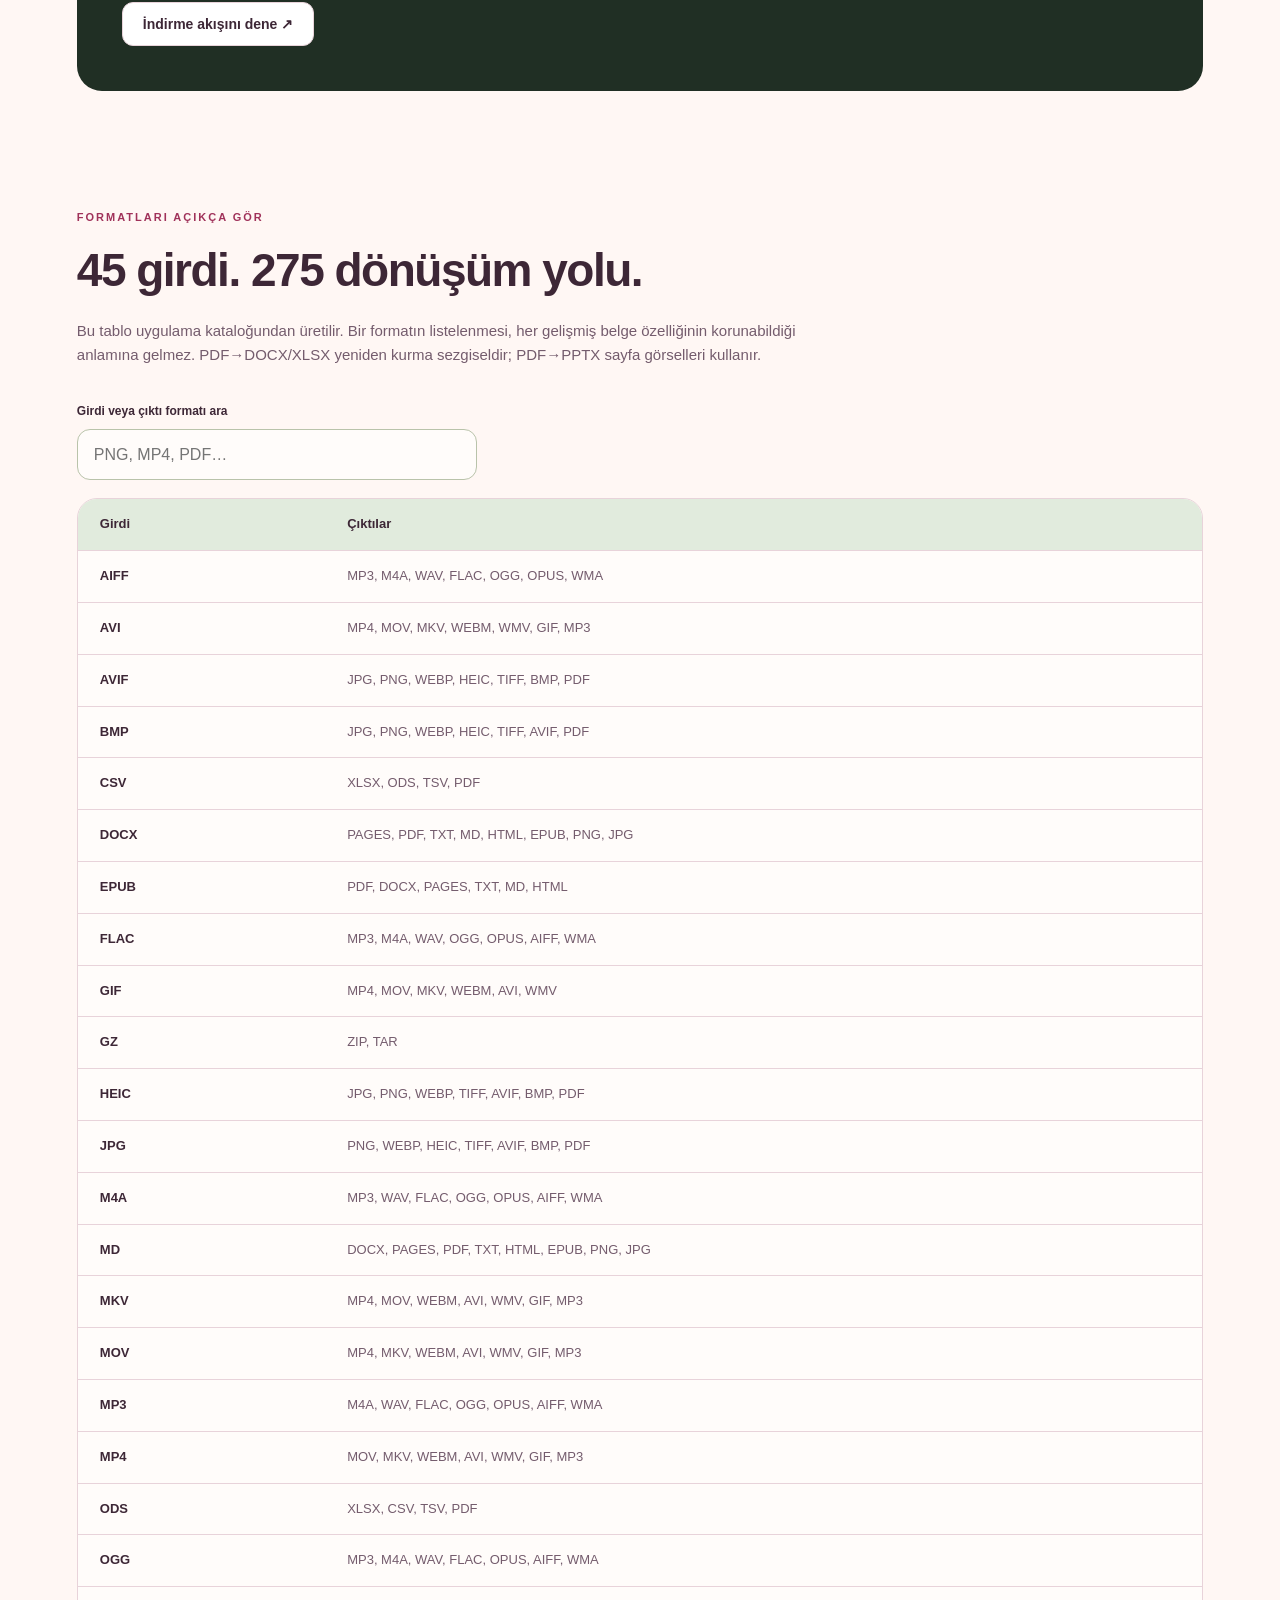
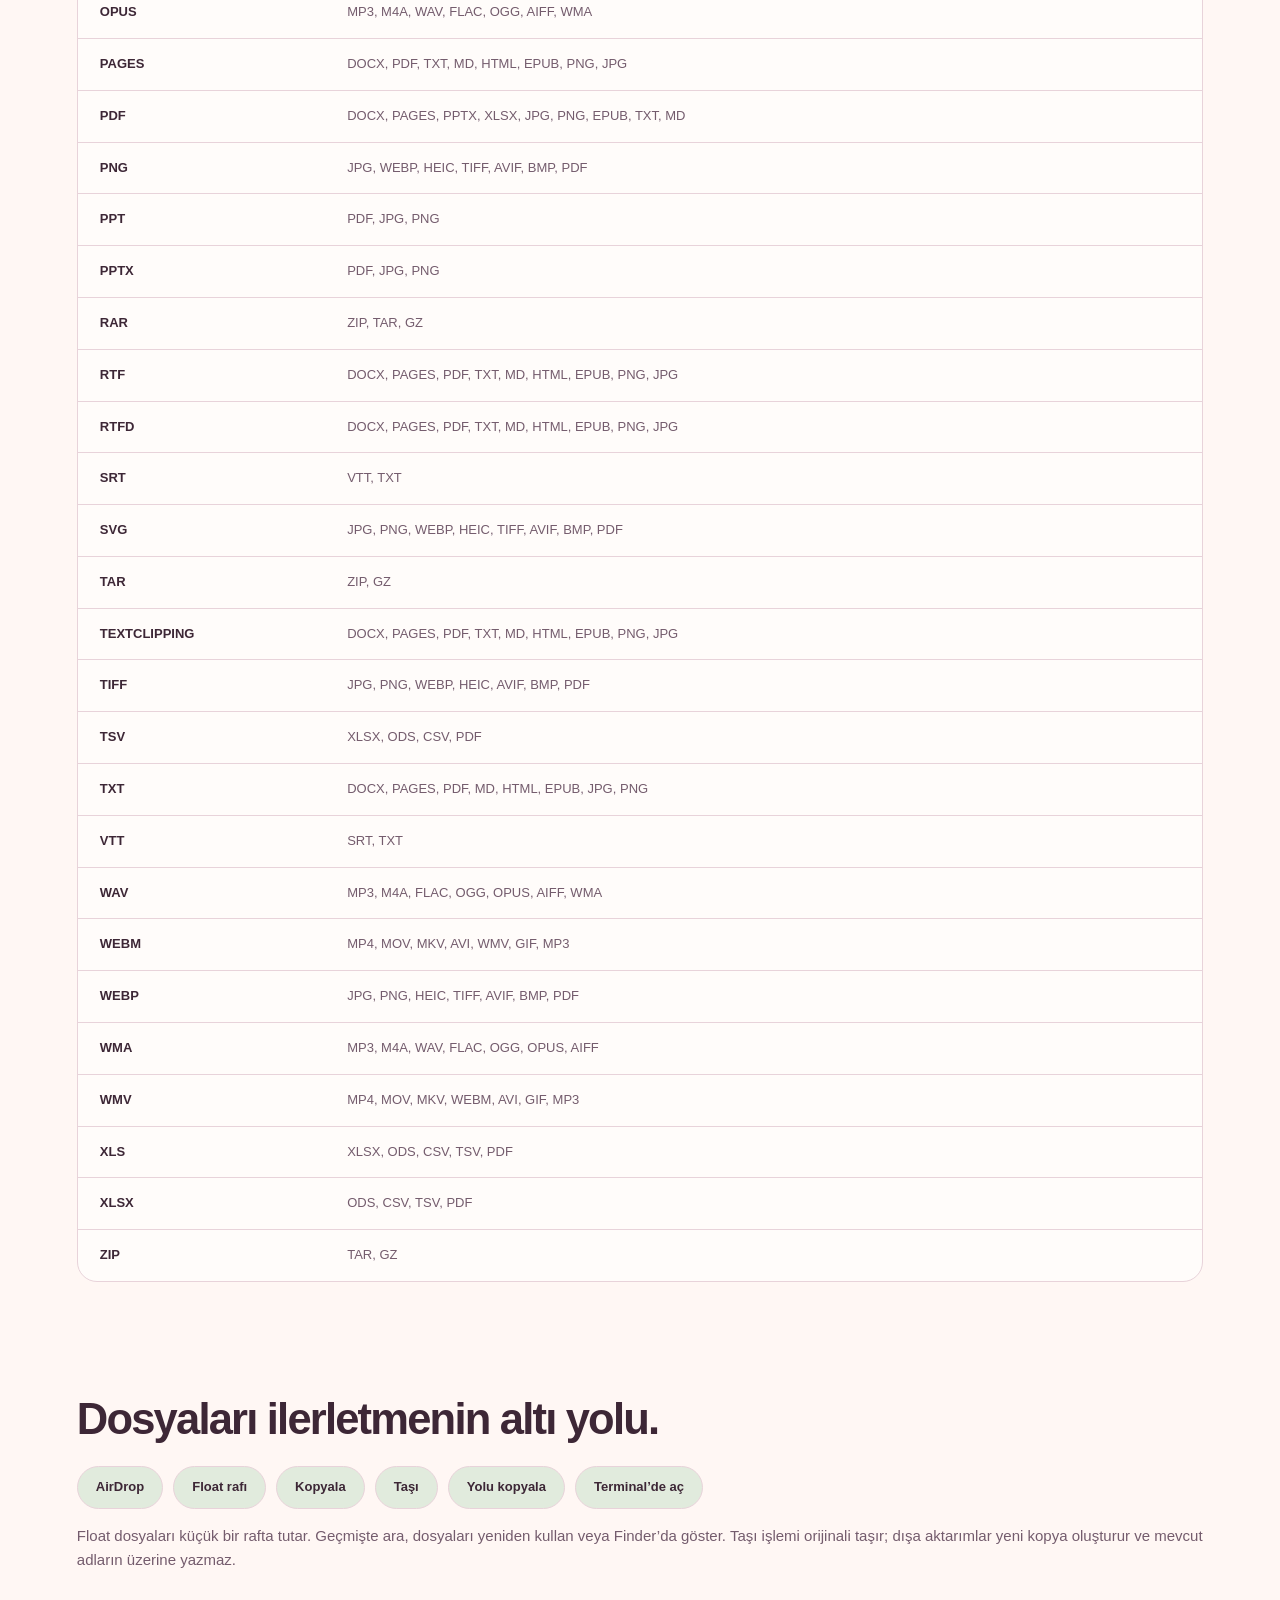
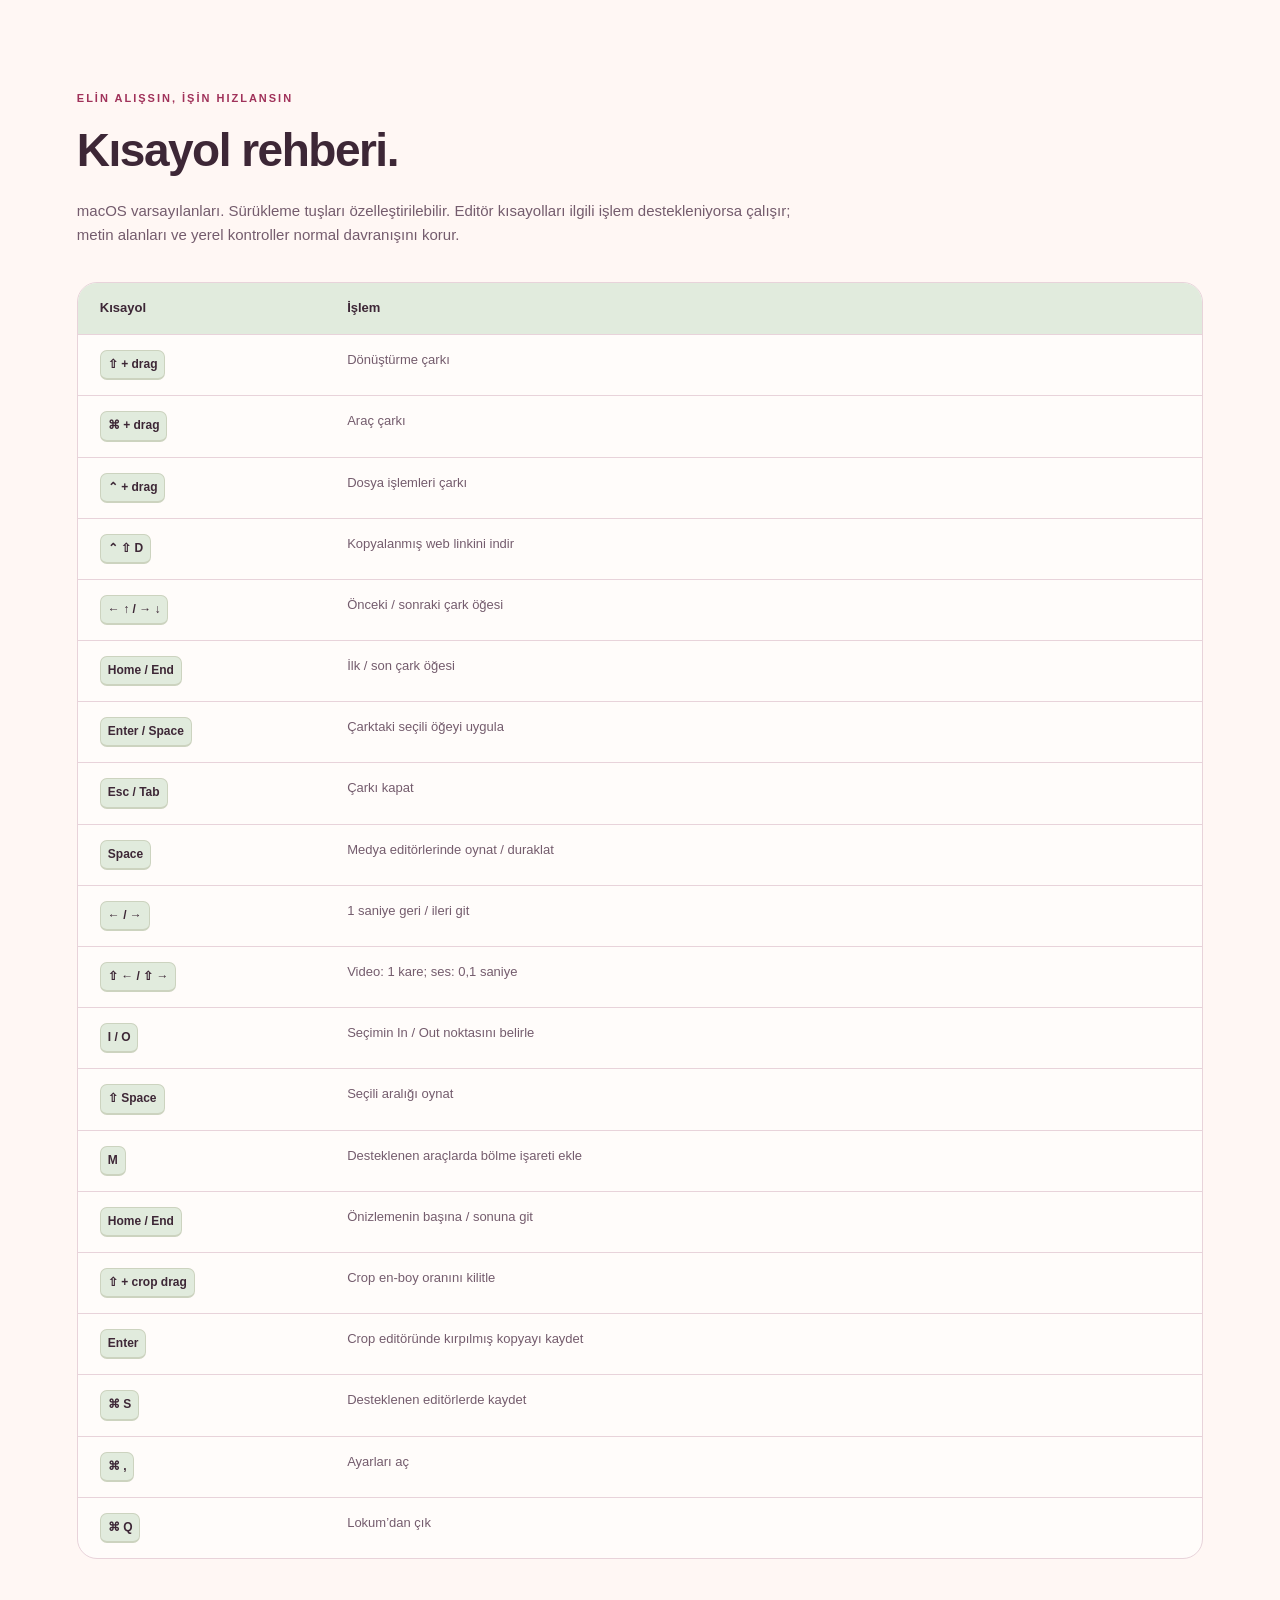
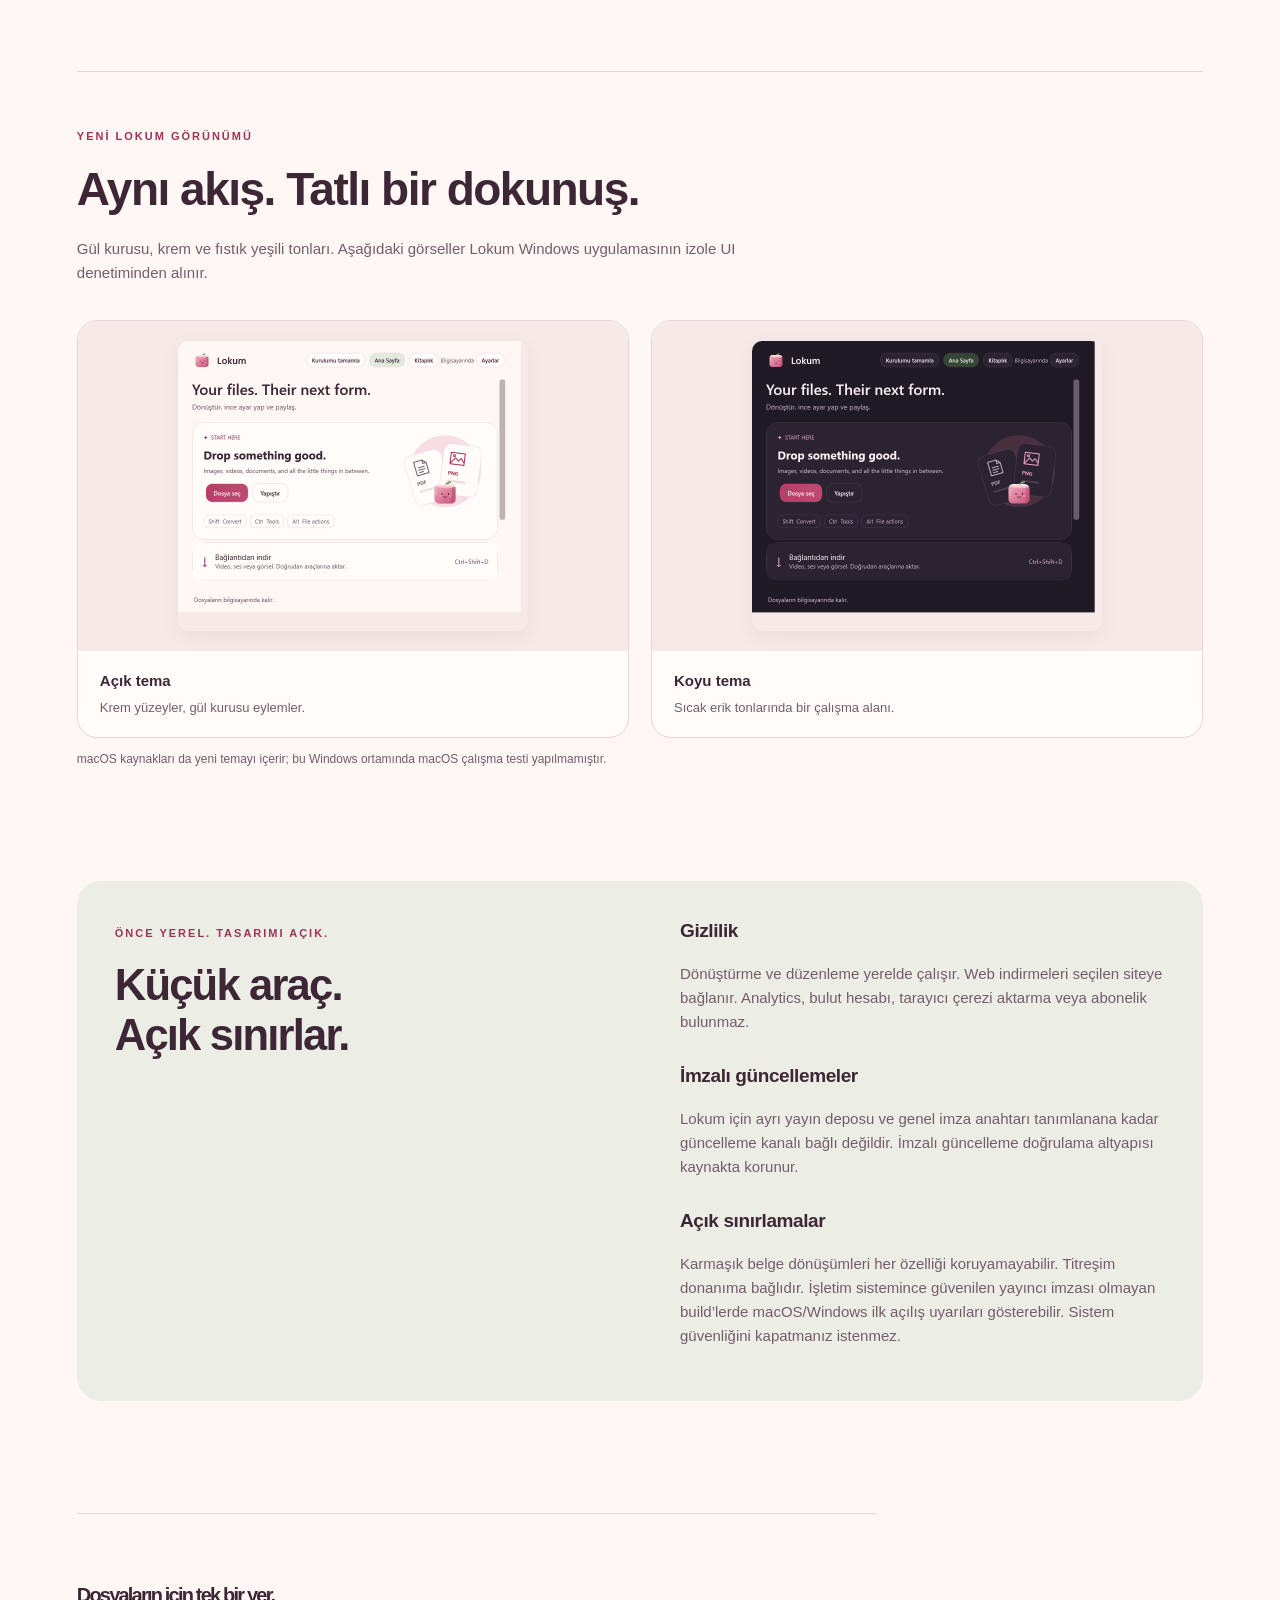
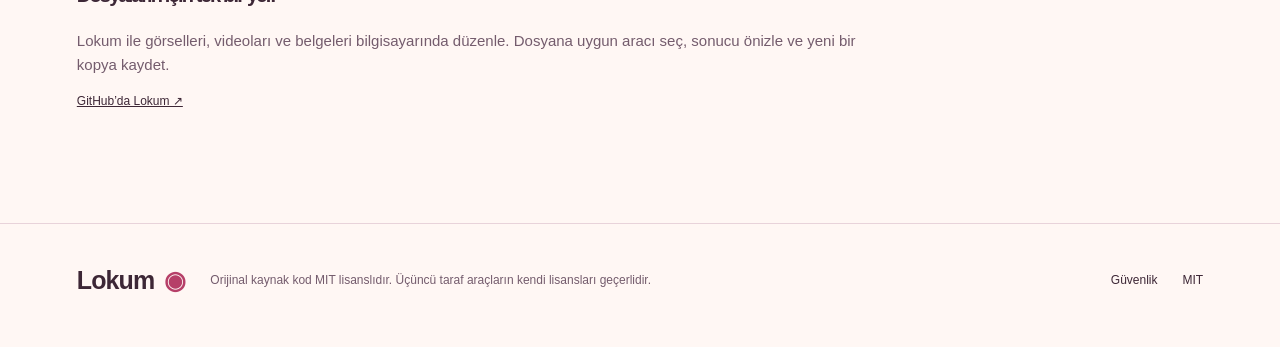
==== commit ecf7bf06: "Remove nonfunctional explanatory comments" ====
--- a/docs/tr/index.html
+++ b/docs/tr/index.html
@@ -2,7 +2,7 @@
 <html lang="tr"><head><meta charset="utf-8"><meta name="viewport" content="width=device-width,initial-scale=1">
 <meta http-equiv="Content-Security-Policy" content="default-src 'none'; img-src 'self' blob: data:; media-src 'self' blob:; style-src 'self' 'unsafe-inline'; script-src 'self'; connect-src 'self' blob:; base-uri 'none'; form-action 'none'">
 <meta name="description" content="Lokum: açık kaynaklı yerel dosya dönüştürme, düzenleme, web indirme ve sürükleme çarkı. Tüm özellikler, formatlar ve kısayollar.">
-<title>Lokum — Dosyaların için tatlı bir kolaylık</title><link rel="icon" href="../assets/lokum.png"><link rel="stylesheet" href="../assets/site.css?v=d147eae7d808"><link rel="stylesheet" href="../assets/playground.css?v=7973223f7441"><script src="../assets/vendor/pdf-lib.min.js" defer></script><script src="../assets/playground.js?v=7973223f7441" defer></script></head>
+<title>Lokum — Dosyaların için tatlı bir kolaylık</title><link rel="icon" href="../assets/lokum.png"><link rel="stylesheet" href="../assets/site.css?v=912d60a913cf"><link rel="stylesheet" href="../assets/playground.css?v=47d15d642214"><script src="../assets/vendor/pdf-lib.min.js" defer></script><script src="../assets/playground.js?v=47d15d642214" defer></script></head>
 <body><a class="skip" href="#main">İçeriğe geç</a><header><a class="brand" href="#"><img src="../assets/lokum.png" alt="" width="42" height="42">Lokum</a><nav aria-label="Ana gezinme"><a href="#playground">Dene</a><a href="#features">Özellikler</a><a href="#formats">Formatlar</a><a href="#shortcuts">Kısayollar</a><a href="../index.html">EN</a><a class="nav-github" href="../../README.md">Kaynak ↗</a></nav></header>
 <main id="main"><section class="hero"><span class="eyebrow">MAC + WINDOWS · ÜCRETSİZ & AÇIK KAYNAK</span><h1>Dosyaların.<br><em>Akışını bozmadan.</em></h1><p class="intro">Bir dosya sürükle. Bir tuşa bas. İstediğin hale getir. Dönüştür, kırp, düzenle; işine kaldığın yerden devam et.</p><div class="hero-actions"><a class="button primary" href="#download">Lokum’u indir ↓</a><a class="button secondary" href="#playground">Tarayıcıda dene ↗</a></div><p class="subtle">Dosyaların sende kalır. Yerel işlem. Abonelik yok.</p></section>
 <section id="playground" aria-label="Etkileşimli Lokum demosu"><div class="live-loading">Demo masaüstün hazırlanıyor…</div><noscript><p class="demo-noscript">Etkileşimli demo için JavaScript’i aç. Ekran görüntüleri ve kullanım rehberi aşağıdadır.</p></noscript></section>
--- a/docs/assets/site.css
+++ b/docs/assets/site.css
@@ -1,8 +1,6 @@
 :root{color-scheme:light;--cream:#f5f3e9;--forest:#172a20;--sage:#e4e8d9;--gold:#e4bd59;--line:#d4d8c9;--muted:#5f6d61}*{box-sizing:border-box}html{scroll-behavior:smooth;scroll-padding-top:96px}body{margin:0;background:var(--cream);color:var(--forest);font-family:ui-rounded,-apple-system,BlinkMacSystemFont,"Segoe UI",sans-serif;line-height:1.6}a{color:inherit;text-decoration:none}a:hover{text-decoration:underline;text-underline-offset:5px}a:focus-visible,button:focus-visible,input:focus-visible{outline:3px solid #8f752a;outline-offset:5px}.skip{position:absolute;left:20px;top:-80px;padding:12px;background:var(--gold);z-index:10}.skip:focus{top:12px}header{position:sticky;top:0;z-index:5;display:flex;align-items:center;justify-content:space-between;gap:24px;padding:20px max(6vw,24px);background:#f5f3e9f2;border-bottom:1px solid var(--line);backdrop-filter:blur(14px)}.brand{display:flex;align-items:center;gap:10px;font-size:25px;font-weight:800;letter-spacing:-1px}nav{display:flex;align-items:center;gap:24px;font-size:14px;font-weight:600}.nav-github{background:var(--forest);color:var(--cream);padding:9px 16px;border-radius:40px}main,footer{max-width:1280px;margin:0 auto;padding:0 6vw}section{margin:112px 0}.hero{display:grid;grid-template-columns:1.1fr 1fr;gap:50px;align-items:center;margin:72px 0 108px;min-height:520px}.eyebrow{text-transform:uppercase;letter-spacing:2px;font-size:11px;font-weight:800;color:var(--muted)}h1{font-size:clamp(48px,6.6vw,87px);letter-spacing:-4px;line-height:1.06;margin:18px 0 24px;font-weight:780}h2{font-size:clamp(30px,3.4vw,44px);letter-spacing:-1.8px;line-height:1.15;margin:15px 0 22px}h3{line-height:1.25;letter-spacing:-.4px;font-size:19px}p{color:var(--muted);font-size:15px}.intro{font-size:19px;line-height:1.65;max-width:470px}.hero-actions{display:flex;gap:12px;flex-wrap:wrap;margin:30px 0 18px}.button{display:inline-flex;align-items:center;justify-content:center;padding:13px 21px;border-radius:15px;font-size:14px;font-weight:750;transition:transform .18s,background .18s}.button:hover{transform:translateY(-2px);text-decoration:none}.primary{background:var(--forest);color:var(--cream)}.secondary{background:var(--sage);color:var(--forest);border:1px solid var(--line)}.subtle{font-size:12px}.illustration{position:relative;display:grid;place-items:center;min-height:460px;background:radial-gradient(ellipse at center,#e6e5ce,transparent 69%)}.wheel{position:relative;width:316px;height:316px;border-radius:50%;background:var(--forest);border:11px solid #c9ceba;box-shadow:0 25px 45px #1b30241a;transform:rotate(-8deg)}.wheel:before,.wheel:after{content:"";position:absolute;background:#66705d;inset:0;width:2px;margin:auto;transform:rotate(45deg)}.wheel:after{transform:rotate(-45deg)}.wheel-center{position:absolute;inset:88px;border:5px solid #66705d;border-radius:50%;display:grid;place-items:center;z-index:2;background:#263d2e}.petal{position:absolute;color:var(--cream);font-size:11px;font-weight:750;letter-spacing:1px;z-index:1;transform:rotate(8deg)}.p1{top:35px;left:108px;color:var(--gold)}.p2{right:22px;top:140px}.p3{bottom:35px;left:116px}.p4{left:10px;top:140px}.file{position:absolute;z-index:3;display:flex;align-items:center;gap:10px;padding:16px 22px;background:#fffef8;box-shadow:0 12px 28px #1b302417;border:1px solid var(--line);border-radius:17px;font-size:22px}.file span{font-size:12px;font-weight:650}.float-a{left:0;top:28px;transform:rotate(-7deg);animation:float 6s ease-in-out infinite}.float-b{right:-14px;bottom:70px;transform:rotate(7deg);animation:float 6s ease-in-out -3s infinite}.done{position:absolute;bottom:8px;left:25px;background:var(--sage);border:1px solid #c9ceba;padding:14px 22px;border-radius:16px;font-size:12px;font-weight:650;box-shadow:0 10px 20px #1b30240b}.status{background:var(--forest);color:var(--cream);border-radius:30px;padding:38px;display:grid;grid-template-columns:1fr 1fr;gap:40px}.status p,.status .eyebrow{color:#c7cebf}.platforms{display:flex;flex-direction:column;justify-content:center;gap:16px}.platforms>div{display:flex;align-items:center;justify-content:space-between;gap:10px;flex-wrap:wrap;border-bottom:1px solid #425444;padding-bottom:14px}.platforms span{font-size:12px;color:#c7cebf}.pill{border:1px solid #71835d;padding:3px 10px;border-radius:30px}.muted{opacity:.7}.section-heading{max-width:720px;margin-bottom:35px}.flow-grid{display:grid;grid-template-columns:repeat(3,1fr);gap:28px}.flow-grid article{padding:24px 0;border-top:1px solid var(--line)}.flow b{color:#927226;font-size:13px}.tool-grid{display:grid;grid-template-columns:repeat(3,1fr);gap:16px}.tool{padding:24px;border:1px solid var(--line);border-radius:20px;background:#faf9f1;transition:transform .18s,border-color .18s}.tool:hover{transform:translateY(-3px);border-color:#a5b096}.tool-number{font-size:11px;font-weight:800;color:#7e8b68}.tool h3{margin:10px 0}.tool p{font-size:13px;margin-bottom:0}.web-feature{padding:45px;border-radius:30px;background:var(--sage)}.web-feature p{max-width:850px}.table-wrap{overflow:auto;border:1px solid var(--line);border-radius:20px;background:#faf9f1;margin-top:18px}table{border-collapse:collapse;width:100%;text-align:left;font-size:13px}th,td{padding:15px 22px;border-bottom:1px solid var(--line);vertical-align:top}tbody tr:last-child>*{border-bottom:0}thead{background:var(--sage)}tbody th{font-weight:750;width:22%}tbody td{color:var(--muted)}kbd{font-family:inherit;font-size:12px;white-space:nowrap;background:var(--sage);border:1px solid #ccd3bf;border-bottom-width:2px;border-radius:7px;padding:4px 7px;display:inline-block}.search-label{display:block;font-size:12px;font-weight:750;margin-bottom:8px}input{font:inherit;color:var(--forest);border:1px solid #b9c3aa;border-radius:13px;padding:12px 16px;background:#fffef8;width:min(100%,400px)}.action-list{display:flex;flex-wrap:wrap;gap:10px}.action-list span{border:1px solid var(--line);padding:10px 18px;border-radius:40px;background:var(--sage);font-size:13px;font-weight:650}.trust{display:grid;grid-template-columns:1fr 1fr;gap:80px}.trust h3{margin-top:30px}.trust h3:first-child{margin-top:0}.inspiration{border-top:1px solid var(--line);padding-top:55px;max-width:800px}.inspiration h2{font-size:29px}.inspiration a{text-decoration:underline}footer{display:flex;align-items:center;gap:25px;border-top:1px solid var(--line);padding-top:35px;padding-bottom:45px;font-size:12px}footer p{flex:1;font-size:12px}.brand span{color:#ad8a30}tr[hidden]{display:none}@keyframes float{50%{translate:0 -10px}}@media(max-width:950px){.hero{gap:15px}.wheel{scale:.88}.float-b{right:0}.file{padding:12px}.tool-grid{grid-template-columns:repeat(2,1fr)}nav{gap:16px}.status{grid-template-columns:1fr;gap:20px}h1{letter-spacing:-3px}.trust{gap:35px}}@media(max-width:650px){header{padding:14px 20px}.brand{font-size:22px}nav{gap:12px;font-size:12px}nav a:nth-child(2),nav a:nth-child(3){display:none}.nav-github{padding:7px 11px}main,footer{padding-left:22px;padding-right:22px}.hero{grid-template-columns:1fr;margin-top:45px;gap:18px;min-height:0}.hero h1{font-size:59px}.intro{font-size:17px}.illustration{min-height:405px}.wheel{scale:.92}.float-a{left:6px}.float-b{right:0}.done{left:15px;bottom:0}.tool-grid,.flow-grid,.trust{grid-template-columns:1fr}.tool{padding:22px}.status,.web-feature{padding:28px}.status{border-radius:23px}section{margin:74px 0}.platforms>div{gap:8px}.platforms strong{width:100%}.trust{gap:20px}th,td{padding:13px}footer{flex-wrap:wrap;gap:14px}footer p{flex-basis:100%;order:2;margin:0}}@media(prefers-reduced-motion:reduce){html{scroll-behavior:auto}*,*:before,*:after{animation:none!important;transition:none!important}}
-/* Real app media stays static until the visitor starts the demo. */
 .showcase{border-top:1px solid var(--line);padding-top:50px}.demo-player{overflow:hidden;border:1px solid var(--line);border-radius:24px;background:var(--cream);box-shadow:0 18px 50px #172a2010}.demo-player video{display:block;width:100%;height:auto;aspect-ratio:16/9;max-height:78vh;background:var(--cream)}.demo-links{display:flex;flex-wrap:wrap;align-items:center;justify-content:space-between;gap:12px;font-size:13px}.demo-links a,.showcase .subtle a{text-decoration:underline;text-underline-offset:4px}.demo-links span{font-size:12px}.demo-transcript{font-size:14px;color:var(--muted);margin:22px 0 35px}.demo-transcript summary{cursor:pointer;font-weight:700;color:var(--forest)}.demo-transcript ol{padding-left:22px}.screenshot-grid{display:grid;grid-template-columns:repeat(2,minmax(0,1fr));gap:22px}.screenshot-card{margin:0;overflow:hidden;border:1px solid var(--line);border-radius:20px;background:#fffef8}.screenshot-card>a{display:flex;align-items:center;justify-content:center;height:330px;padding:20px;background:#e9ecdf}.screenshot-card img{display:block;max-width:100%;max-height:100%;width:auto;height:auto;object-fit:contain;border-radius:10px;box-shadow:0 6px 20px #172a2010}.screenshot-card figcaption{padding:18px 22px}.screenshot-card strong,.screenshot-card span{display:block}.screenshot-card strong{font-size:15px}.screenshot-card span{font-size:13px;color:var(--muted);margin-top:5px}.showcase video:focus-visible,.showcase summary:focus-visible{outline:3px solid #8f752a;outline-offset:4px}@media(max-width:650px){.screenshot-grid{grid-template-columns:1fr}.screenshot-card>a{height:310px}.demo-player{border-radius:14px}.demo-player video{max-height:none}.showcase{padding-top:30px}}
 
 @media(max-width:650px){nav a[href="#shortcuts"]{display:none}.nav-github{white-space:nowrap}}
-/* Lokum: rose, ivory and pistachio. The familiar layout stays intact. */
 :root{--cream:#FFF7F4;--paper:#FFF7F4;--forest:#3D2736;--ink:#3D2736;--muted:#745C6D;--sage:#E1EBDD;--gold:#B63F68;--pear:#B63F68;--green:#4E6248;--line:#E8D3DA}
 body{background:var(--paper);color:var(--ink)}header{background:#FFF7F4F2}.hero h1 em{color:#B63F68}.eyebrow,.tool-number,.flow b{color:#A0325A}.hero .eyebrow{background:#FFFCFA;border-color:var(--line)}.button.primary,.nav-github{background:linear-gradient(110deg,#B63F68,#BE4A72);color:#FFF!important}.button.secondary{background:#FFFCFA;color:#3D2736}.tool,.table-wrap,.screenshot-card,input{background:#FFFCFA}.tool:hover{border-color:#BD7690}.status{background:#332239}.status p,.status .eyebrow,.platforms span{color:#E6CDD9}.platforms>div{border-color:#66475B}.status .button.secondary{color:#3D2736}.web-feature{background:#F7DEE5}.screenshot-card>a{background:#F7E9E7}.brand span{color:#B63F68}a:focus-visible,button:focus-visible,input:focus-visible,.showcase summary:focus-visible{outline-color:#B63F68}.screenshot-card strong{color:var(--ink)}.status .button.secondary{background:#FFFCFA}.live-label{color:#536A4B}.live-label:before{background:#7D965F;box-shadow:0 0 0 4px #7D965F16}
--- a/docs/assets/playground.css
+++ b/docs/assets/playground.css
@@ -2,12 +2,9 @@
 @keyframes wheel-in{from{opacity:0;scale:.94}to{opacity:1;scale:1}}@keyframes toast-in{from{opacity:0;translate:0 7px}to{opacity:1;translate:0 0}}
 @media(max-width:760px){header{padding:14px 18px}header nav{gap:13px;font-size:11px}header nav a[href="#formats"],header nav a[href="#shortcuts"]{display:none}.hero{padding-top:50px}.hero h1{letter-spacing:-2.4px}.hero .intro{font-size:15px;max-width:350px}.live-intro{padding:15px 13px 0}.live-title{align-items:flex-start}.live-subtitle{display:none}.desktop{border-radius:15px}.desktop-toolbar{padding:0 12px;gap:9px}.desktop-toolbar button{font-size:10px;padding:6px}.desktop-tabs{padding:9px}.desktop-tabs button{font-size:11px;padding:6px 9px}.demo-stage{height:330px}.demo-file{width:104px;min-height:120px}.demo-file img{width:75px;height:60px}.demo-file .file-preview{width:80px;height:75px}.demo-file .filename{max-width:98px;font-size:10px}.keystrip{gap:6px;padding:12px 7px}.keystrip button{font-size:10px;padding:7px 9px;gap:4px}.keystrip kbd{font-size:12px}.demo-bottomline{display:block;margin:12px 5px}.demo-bottomline span{display:block;text-align:left!important}.demo-stats{gap:15px;margin:35px auto 55px}.demo-stats strong{font-size:30px}.demo-stats span{font-size:10px}.editor-body{grid-template-columns:1fr;min-height:0}.preview-pane{border-right:0;border-bottom:1px solid #354438;padding:17px}.editor-controls{max-height:none;padding:20px;gap:16px}.editor-header{padding:19px 17px;gap:12px}.editor-header h2{font-size:21px}.editor-dialog{max-height:calc(100dvh - 24px)}.editor-footer{padding:15px 17px;gap:8px;position:sticky;bottom:0;background:#101e17}.editor-footer small{display:none}.editor-footer .export-button{font-size:12px;padding:11px 13px}.library-grid{grid-template-columns:repeat(2,1fr)}.stage-tip{font-size:10px;top:23px}.demo-wheel{width:min(360px,94vw);height:min(360px,94vw)}.wheel-option{font-size:8px;min-height:50px;gap:3px;width:75px}.wheel-option svg{width:18px;height:18px}.wheel-center{width:99px;height:99px;font-size:11px}.wheel-center small{max-width:80px;font-size:8px}.status{margin-top:40px}.demo-toast{width:calc(100vw - 50px);bottom:15px;padding:13px;gap:10px}.demo-toast strong{font-size:12px}.demo-toast small{font-size:10px}.demo-toast a{font-size:10px}}
 @media(prefers-reduced-motion:reduce){html{scroll-behavior:auto}*,*:before,*:after{animation:none!important;transition:none!important}}
-/* Keep the playground near the opening fold and maintain readable download copy. */
 header{margin:0 auto}.hero{margin:0 auto 32px;padding-top:56px;padding-bottom:5px}#playground{margin:45px 0 0}.status{color:var(--ink)}.status p,.status .eyebrow,.platforms span{color:#66705e}.platforms>div{border-bottom-color:#c5cdb7}.trust{padding:38px;border-radius:24px}.demo-wheel .wheel-center{inset:auto;left:50%;top:50%}.editor-controls input[type=checkbox]{width:auto}.editor-controls input[type=range]{width:100%}
 @media(max-width:760px){.hero{padding-top:42px;margin-bottom:20px}#playground{margin-top:30px}main{padding-left:12px;padding-right:12px}.trust{padding:25px}.desktop-title{max-width:130px;white-space:nowrap;overflow:hidden;text-overflow:ellipsis}.hero h1{font-size:clamp(43px,8vw,64px)}header nav a[href="#features"]{display:none}.demo-wheel .wheel-center{inset:auto;left:50%;top:50%}.demo-dialog .media-preview{max-height:225px}}
 .sample-format-row{display:flex;align-items:center;justify-content:space-between;padding:0 22px 10px;background:#ffffff40;font-size:10px;color:#8a907f}.sample-format-row label{display:flex;gap:7px;align-items:center}.sample-format-row select{font:inherit;color:#526348;background:#fff8;border:1px solid #d8dece;border-radius:5px;padding:3px 7px;cursor:pointer}.feature-filters{display:flex;gap:7px;flex-wrap:wrap;margin:0 0 25px}.feature-filters button{font:inherit;font-size:12px;padding:9px 15px;border:1px solid var(--line);background:#fff8;border-radius:20px;color:#6b765d;cursor:pointer}.feature-filters button[aria-pressed=true]{background:#293b2a;color:#f2f0df;border-color:#293b2a}article[hidden]{display:none!important}@media(max-width:760px){.sample-format-row{padding:0 15px 8px}.sample-format-row>span{font-size:9px}}
-/* Native demo presentation. Palette is generated from the desktop app by
-   build-site.py; marketing outside the playground keeps its own appearance. */
 .desktop,.demo-wheel,.demo-dialog,.demo-toast{font-family:ui-rounded,"SF Pro Rounded",-apple-system,BlinkMacSystemFont,"Segoe UI",sans-serif}
 .desktop{color:var(--demo-ink);background:var(--demo-paper);border-color:var(--demo-line)}
 .desktop-toolbar,.desktop-tabs,.sample-format-row,.keystrip{background:var(--demo-paper);border-color:var(--demo-line)}
@@ -20,8 +17,6 @@
 .demo-file[aria-pressed=true] .filename{background:var(--demo-sage);color:var(--demo-ink)}
 .keystrip button[aria-pressed=true]{background:linear-gradient(100deg,#e3b859,#f5d17d);color:#2b351c;border-color:transparent}
 .desktop button:focus-visible,.demo-dialog :focus-visible,.demo-wheel button:focus-visible{outline:2px solid #e3b859;outline-offset:3px}
-/* The native wheel is 320 points, with a 0.44 outer radius, 0.407 inner
-   ratio, rounded corners and area-centroid labels; see wheel-geometry.mjs. */
 .demo-wheel{width:320px;height:320px;filter:none;background:transparent;border-radius:50%;backdrop-filter:blur(18px);-webkit-backdrop-filter:blur(18px);clip-path:circle(50%);overflow:visible;--wheel-petal:#252525e0;--wheel-label:#e9e9e9;--wheel-disc:#232323ed}
 html[data-demo-theme=light] .demo-wheel{--wheel-petal:#ffffffe0;--wheel-label:#252525;--wheel-disc:#f3f3f3ed}
 .demo-wheel:has(.wheel-page){clip-path:none;backdrop-filter:none;-webkit-backdrop-filter:none}
@@ -34,8 +29,6 @@
 .demo-wheel .wheel-center{padding:8px;box-sizing:border-box;border:0;background:var(--wheel-disc);color:var(--wheel-label);font-size:11px;line-height:1.18;gap:0}
 .demo-wheel .wheel-center strong{font-weight:600;overflow-wrap:normal;max-width:100%;text-wrap:balance}
 .wheel-page{background:var(--demo-surface);color:var(--demo-ink);border-color:var(--demo-line)}
-/* Tool windows share the app's left-hand close control, 44pt badge, input
-   pill, 21pt heading, split preview, rounded controls and gold action. */
 .demo-dialog{width:min(1040px,calc(100vw - 32px));border-color:var(--demo-line);background:var(--demo-paper);color:var(--demo-ink);border-radius:24px}
 .editor-header{gap:14px;padding:17px 20px;min-height:82px;box-sizing:border-box;border-color:var(--demo-line)}
 .editor-header>div:last-of-type{min-width:0}.editor-header h2{font-size:21px;font-weight:700;letter-spacing:-.5px;line-height:1.15;margin:0 0 6px}
@@ -58,8 +51,6 @@
 .editor-footer{padding:17px 20px;border-color:var(--demo-line);background:var(--demo-paper)}.editor-footer small,.editor-footer .reset-button{color:var(--demo-muted)}
 .editor-footer .export-button{display:flex;align-items:center;justify-content:center;text-align:center;border-radius:13px;font-size:13px;font-weight:600;padding:10px 16px;background:linear-gradient(100deg,#e3b859,#f5d17d);color:#2b351c;box-shadow:0 4px 12px #00000018;transition:transform .15s}
 .editor-footer .export-button:hover:not(:disabled){transform:scale(1.015)}.editor-footer .export-button:active:not(:disabled){transform:scale(.97)}
-/* Float: the compact thumbnail stack and silver paperclip expand into the
-   same narrow, vertically scrolling shelf as the shipping desktop app. */
 .float-shelf{position:absolute;right:16px;bottom:12px;z-index:5;width:112px;height:136px;max-width:none;padding:0;border:0;border-radius:24px;box-sizing:border-box;background:transparent;box-shadow:none;color:var(--demo-ink);font-family:inherit;transition:width .18s ease,height .18s ease,background .18s ease;--float-width:156px;outline-offset:3px}
 .float-shelf.expanded{width:var(--float-width);height:calc(100% - 24px);background:linear-gradient(145deg,color-mix(in srgb,var(--demo-sand) 85%,var(--demo-paper)),var(--demo-sage));box-shadow:0 8px 28px #0003;border:1px solid var(--demo-line);backdrop-filter:blur(20px)}
 .float-shelf button{font:inherit;color:inherit;margin:0;border:0;background:transparent;cursor:pointer;box-sizing:border-box}
@@ -86,11 +77,8 @@
 .close-editor{font-size:0;display:grid;place-items:center}.close-editor::before{content:"×";display:grid;place-items:center;width:13px;height:13px;border-radius:50%;font-size:12px;line-height:13px;font-weight:700;background:var(--demo-muted);color:var(--demo-paper)}
 .editor-dialog-status{color:var(--demo-muted)}.library-item a,.library-item button{color:var(--demo-ink);text-decoration:underline}
 .demo-toast{background:color-mix(in srgb,var(--demo-sage) 60%,var(--demo-paper));color:var(--demo-ink);border:0;border-radius:22px;gap:13px}.demo-toast strong{font-size:13px}.demo-toast small{color:var(--demo-muted)}.demo-toast a,.demo-toast button{color:var(--demo-ink);background:var(--demo-surface);border:1px solid var(--demo-line);padding:7px 10px;border-radius:10px}.demo-toast .check{color:var(--demo-muted);background:var(--demo-sage)}
-/* Keep native window chrome and actions visible while long previews scroll. */
 .demo-dialog[open]{display:flex;flex-direction:column;overflow:hidden}.editor-header,.editor-footer{flex-shrink:0}.editor-body{flex:1;min-height:0;max-height:calc(100dvh - 206px);overflow:hidden}.editor-body>.preview-pane,.editor-controls{max-height:calc(100dvh - 206px);min-height:0;overflow:auto;box-sizing:border-box}.library-panel{min-height:0;overflow:auto}.float-preview{overflow:auto}
 @media(max-width:760px){.editor-body{display:block;overflow:auto}.editor-body>.preview-pane,.editor-controls{max-height:none;overflow:visible}.editor-footer{position:static}}
-/* Native transport: full-width scrubber, frame-step buttons and clock below. */
 .media-controls{display:grid;grid-template-columns:auto auto auto minmax(0,1fr);gap:10px 8px}.media-controls input{grid-row:1;grid-column:1/-1;width:100%;margin:0 0 3px}.media-controls button{grid-row:2;min-width:34px;min-height:29px;padding:6px 9px;display:grid;place-items:center}.media-controls button svg{width:15px;height:15px}.media-controls .media-toggle svg{fill:currentColor}.media-controls span{grid-row:2;justify-self:end;font-variant-numeric:tabular-nums}.preview-pane>.utility-button{display:block;margin:18px auto 0}
-/* Native Lokum theme tokens override the upstream demo's presentation defaults. */
 :root{--cream:#FFF7F4;--paper:#FFF7F4;--forest:#3D2736;--ink:#3D2736;--muted:#745C6D;--sage:#E1EBDD;--gold:#B63F68;--pear:#B63F68;--green:#4E6248;--line:#E8D3DA}
 .editor-footer .export-button,.annotation-bar button[aria-pressed=true],.keystrip button[aria-pressed=true],.native-segments button[aria-checked=true]{background:linear-gradient(110deg,#B63F68,#BE4A72);color:#FFF}.keystrip button[aria-pressed=true] kbd{color:#FFF;border-color:#FFFFFF66}.editor-icon{color:#B63F68}.editor-controls input[type=range],.media-controls input{accent-color:#B63F68}.float-file[aria-pressed=true]{background:color-mix(in srgb,#B63F68 28%,transparent)!important}.demo-wheel .wheel-option.active{color:#FFF}.demo-file:focus-visible{outline-color:#B63F68}.desktop-toolbar button:hover,.utility-button:hover{border-color:#B47790}
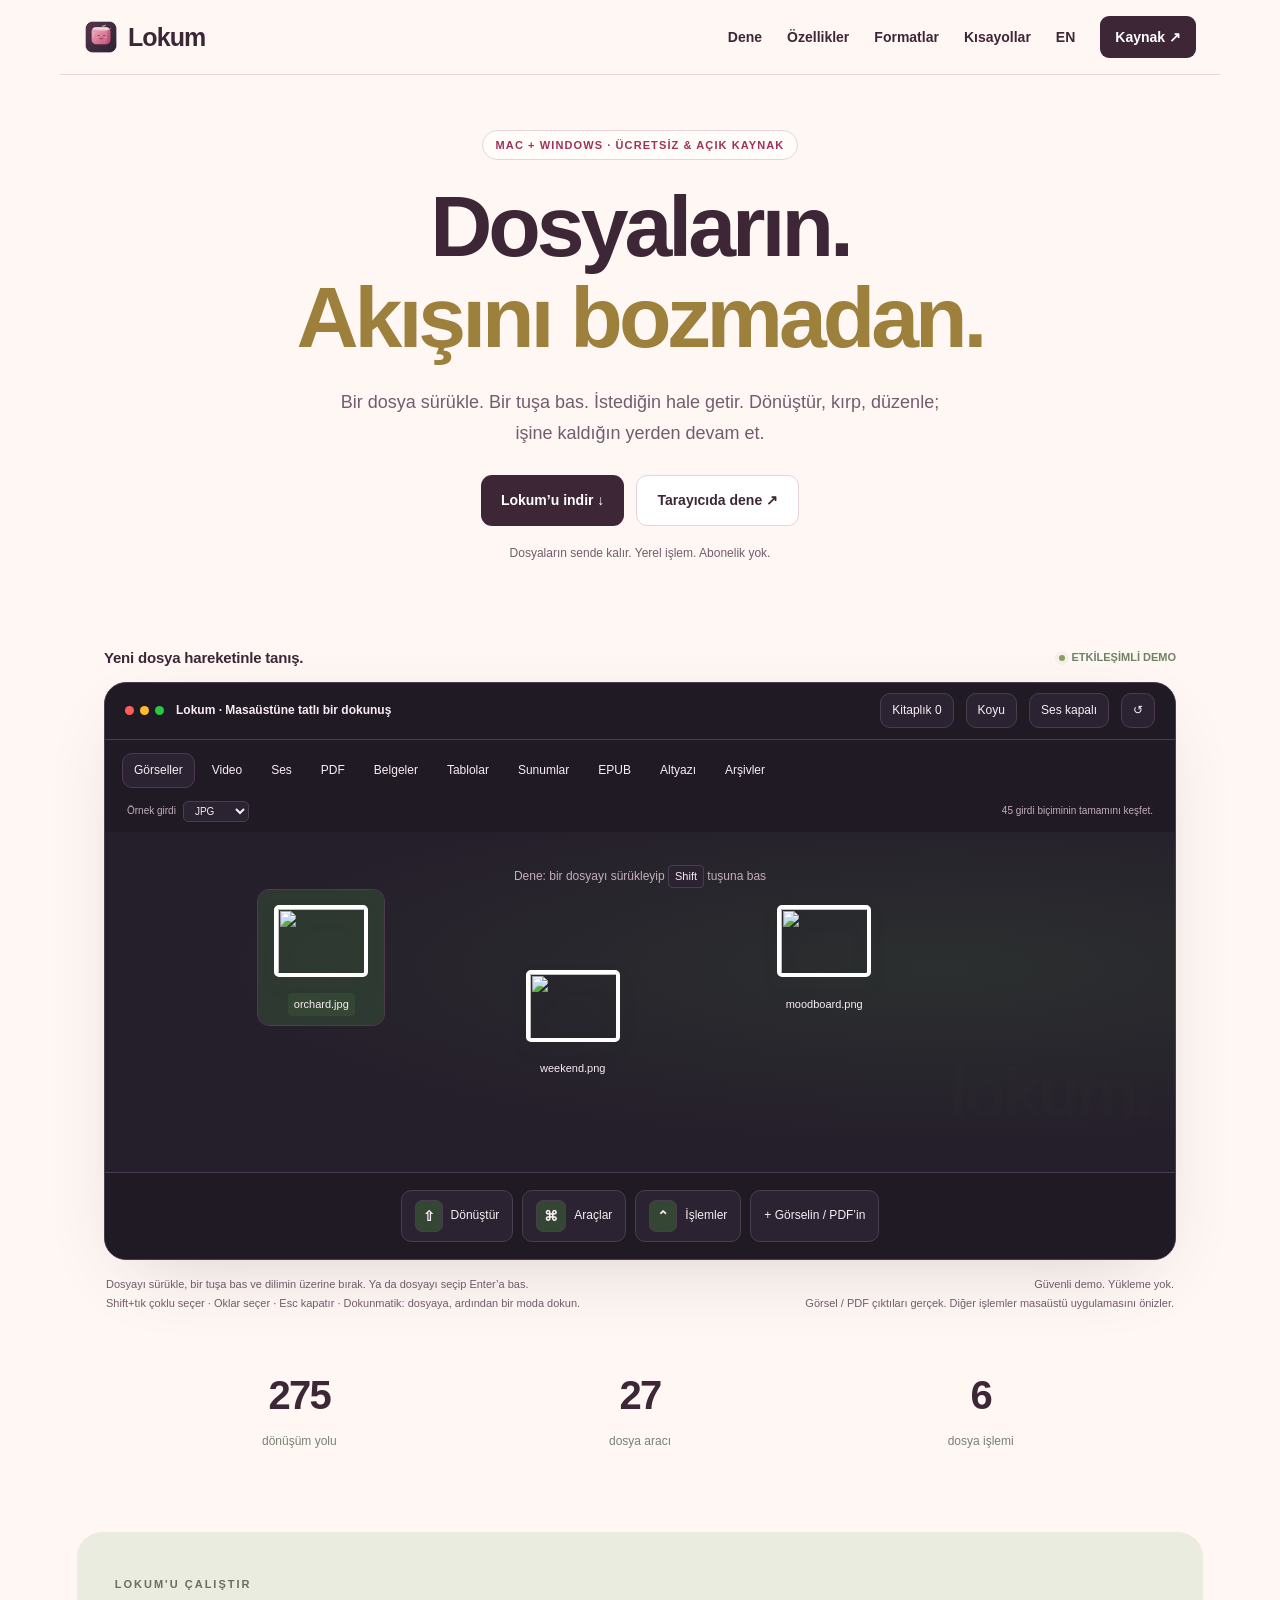
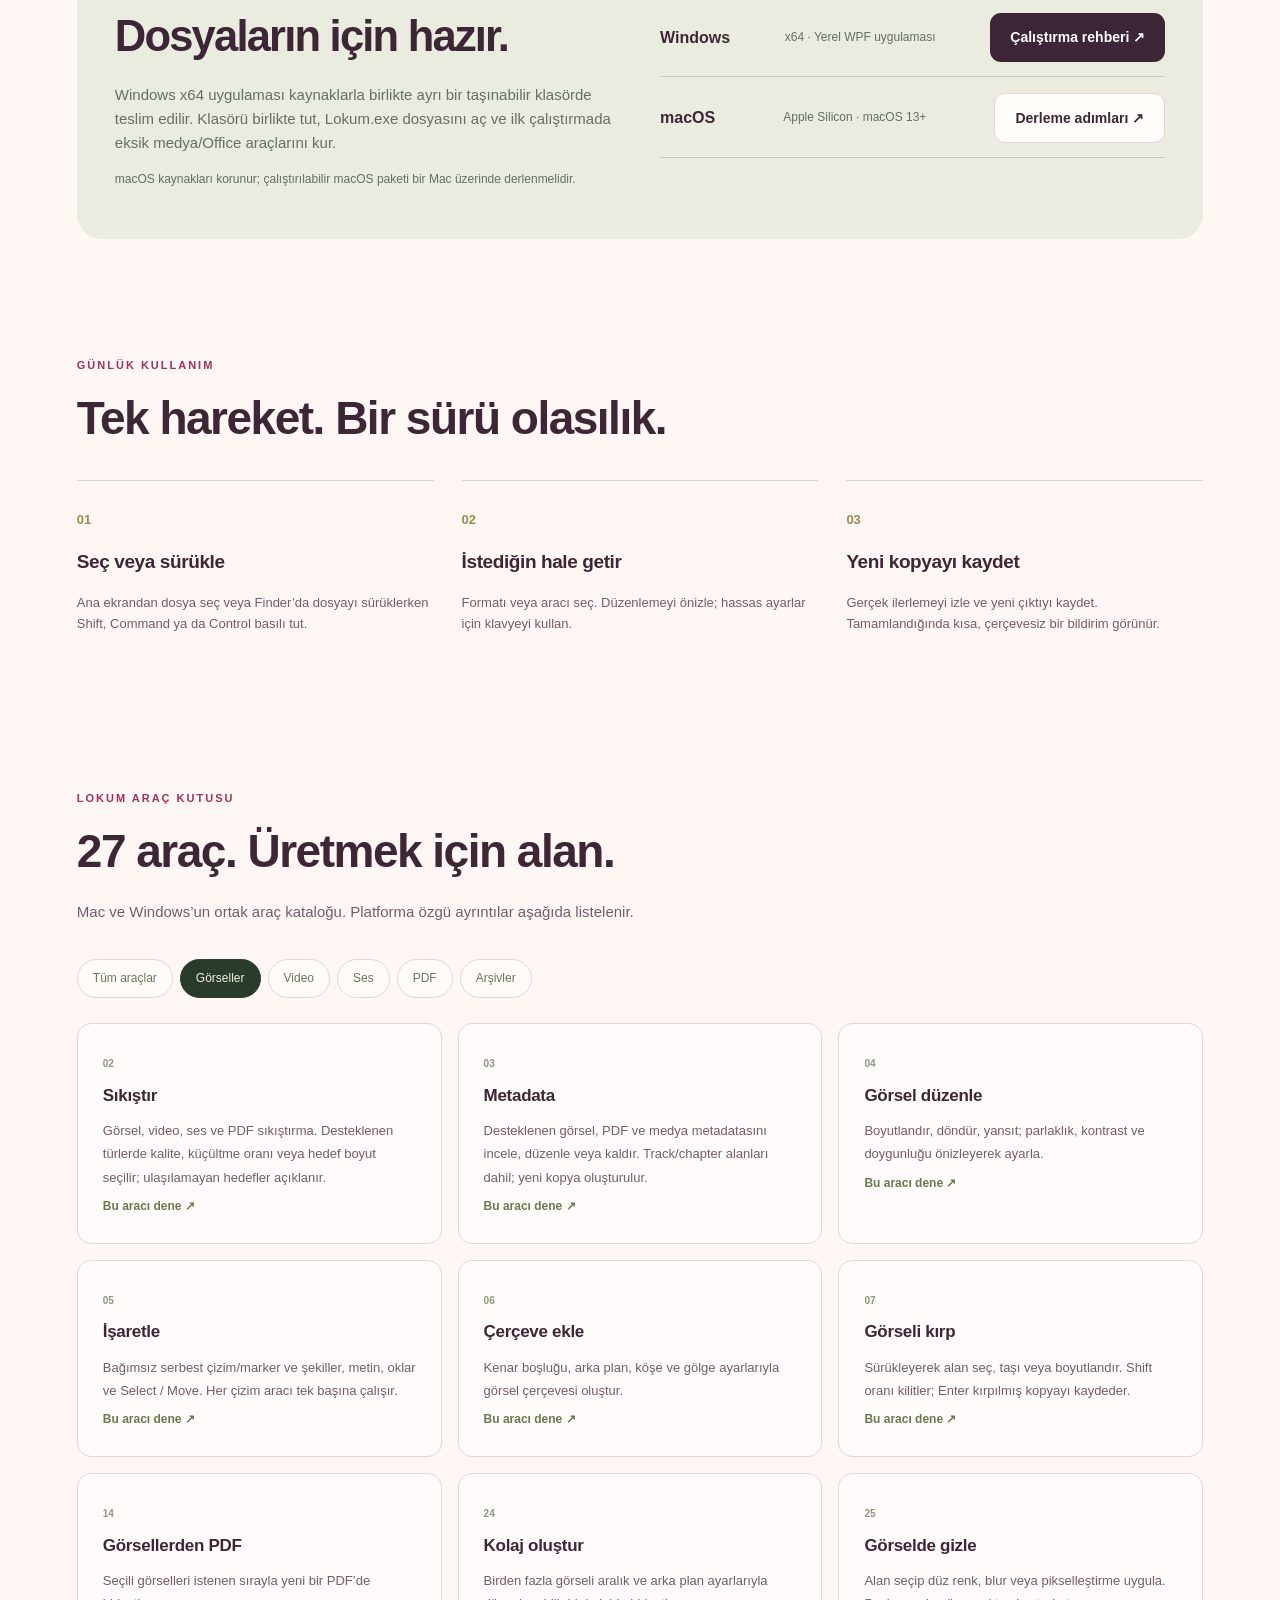
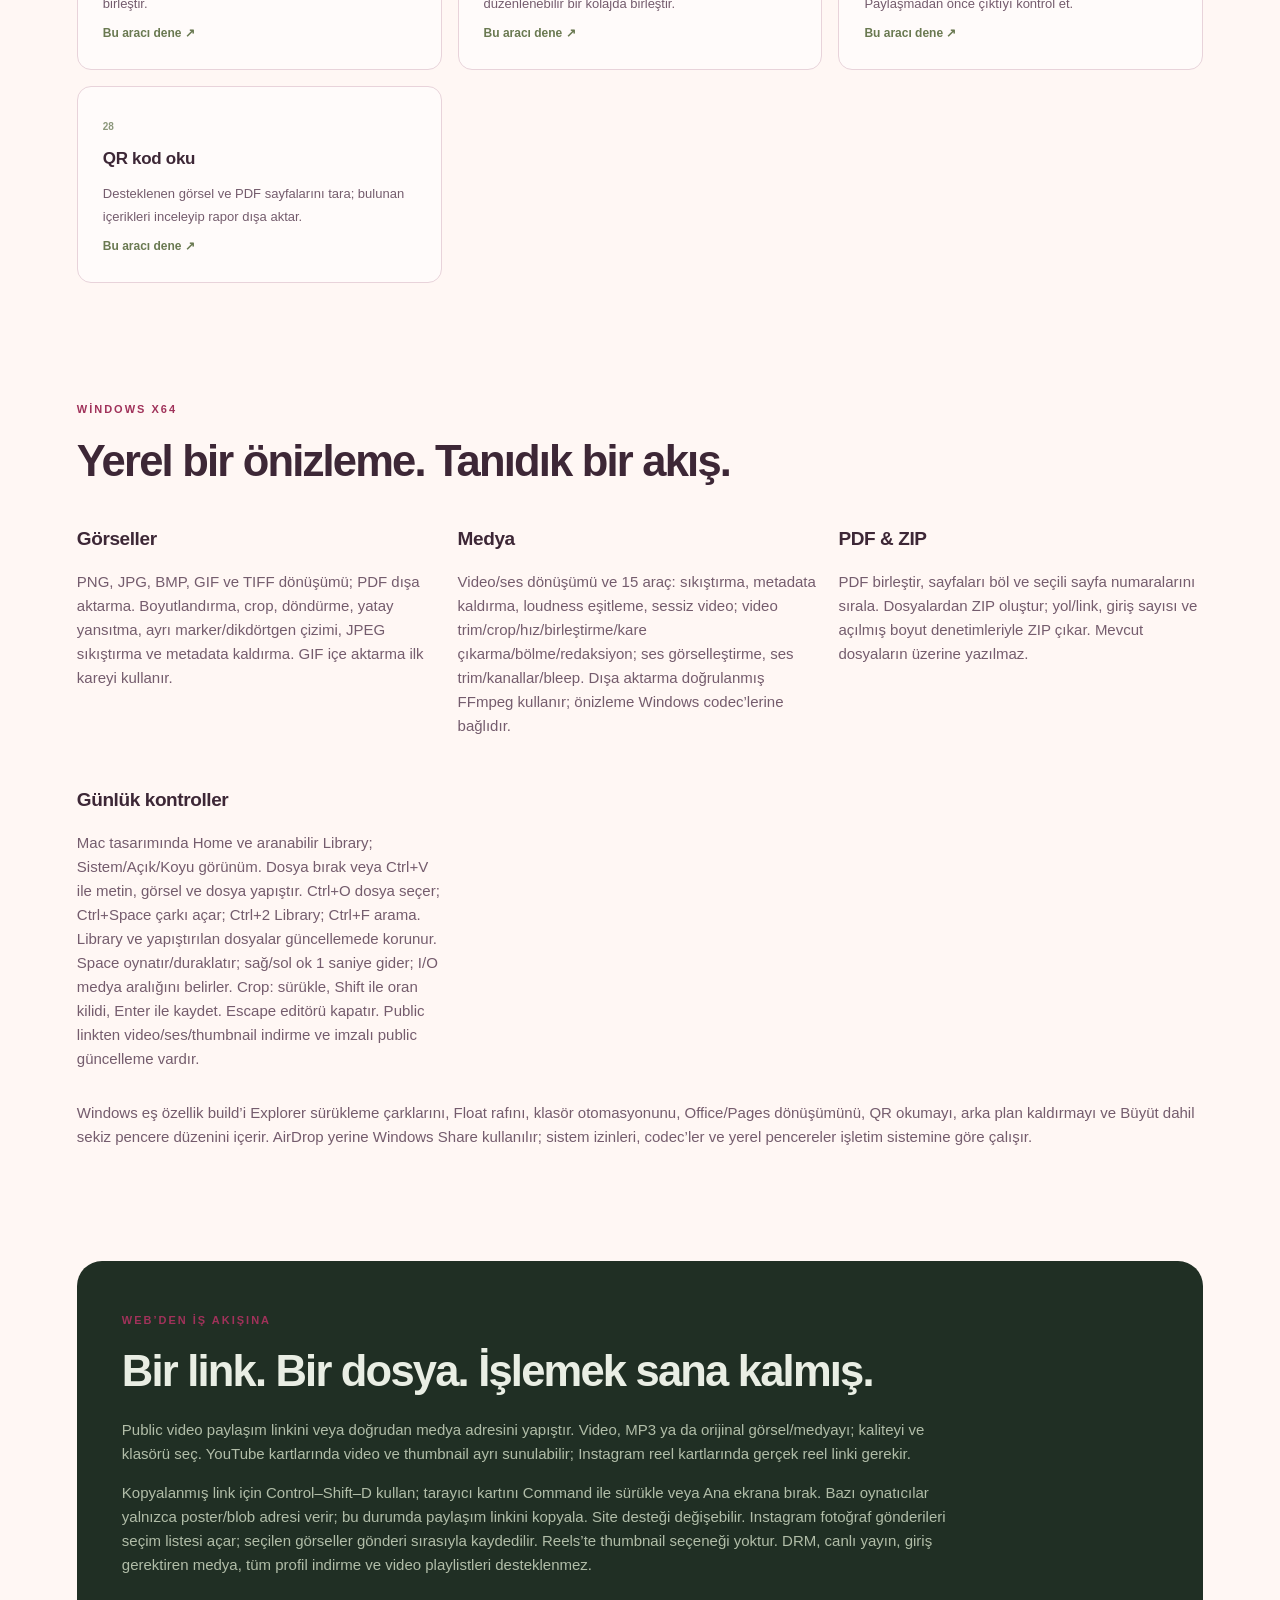
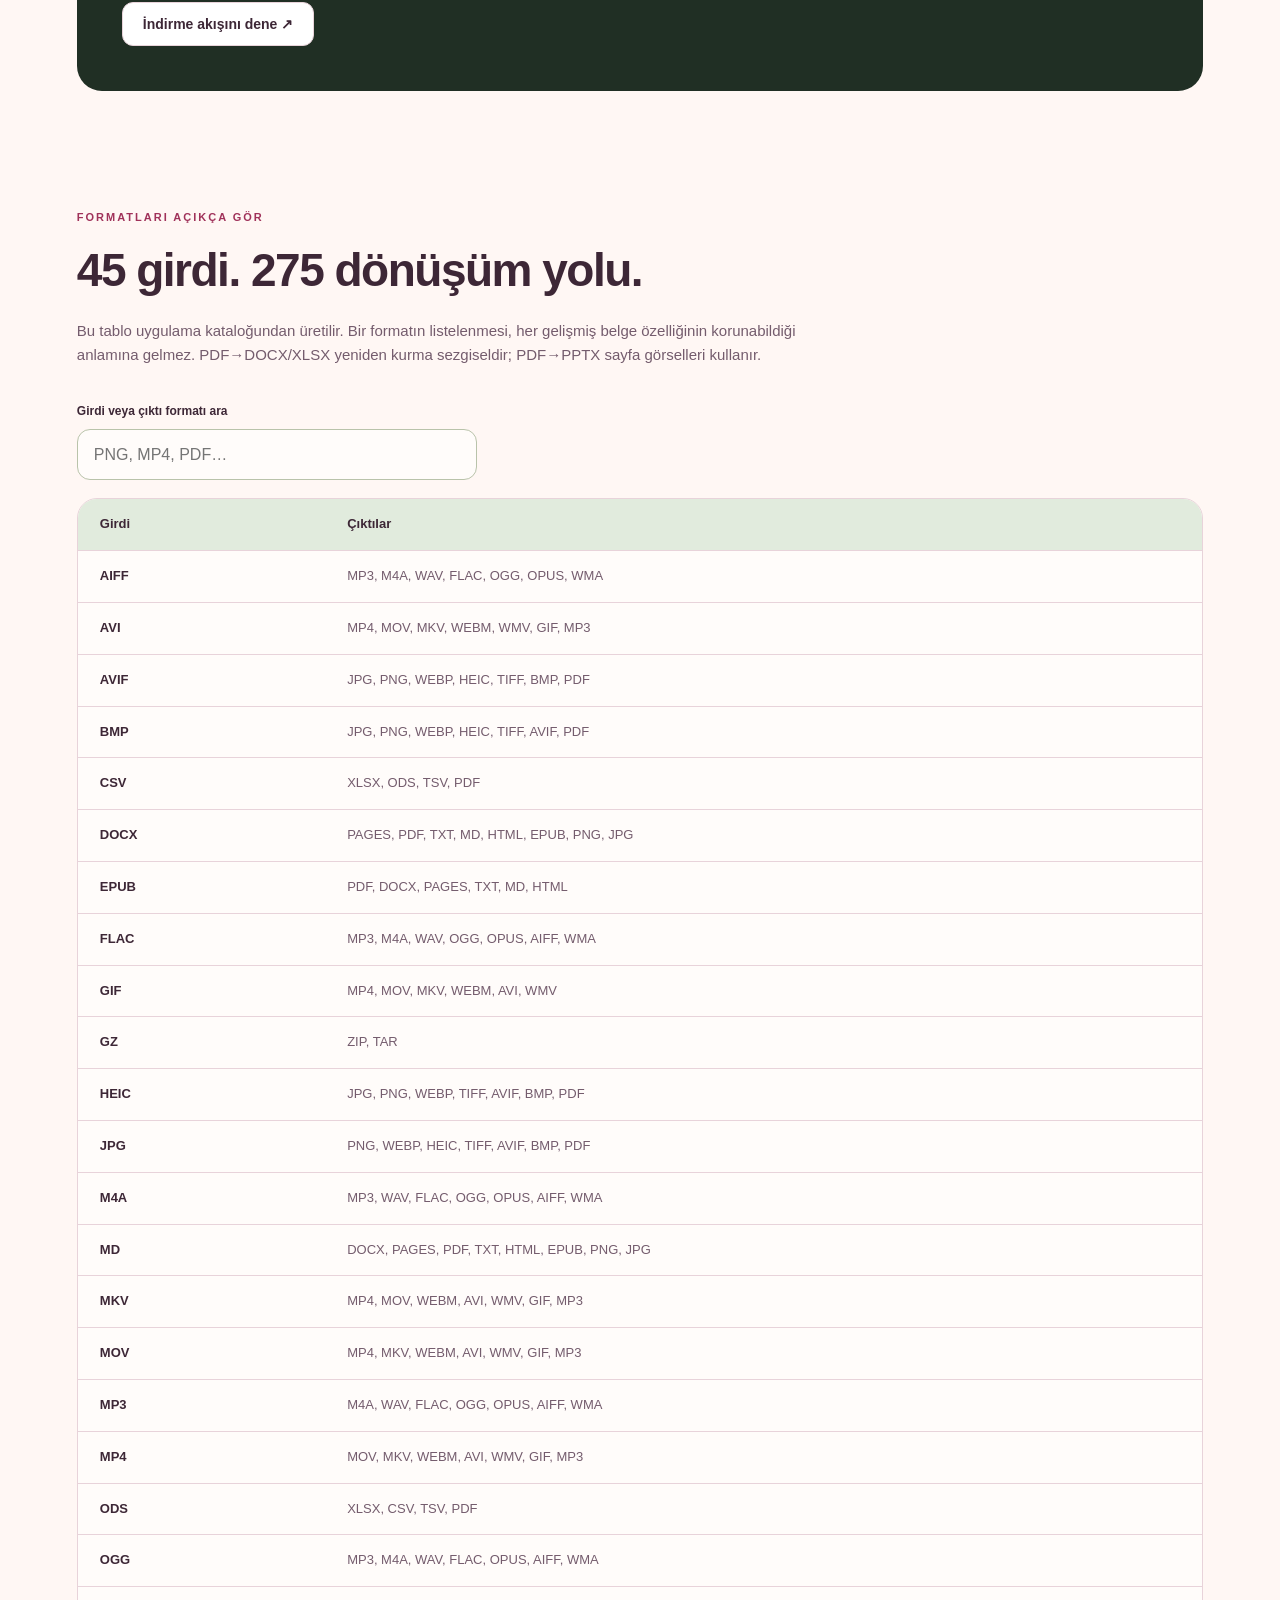
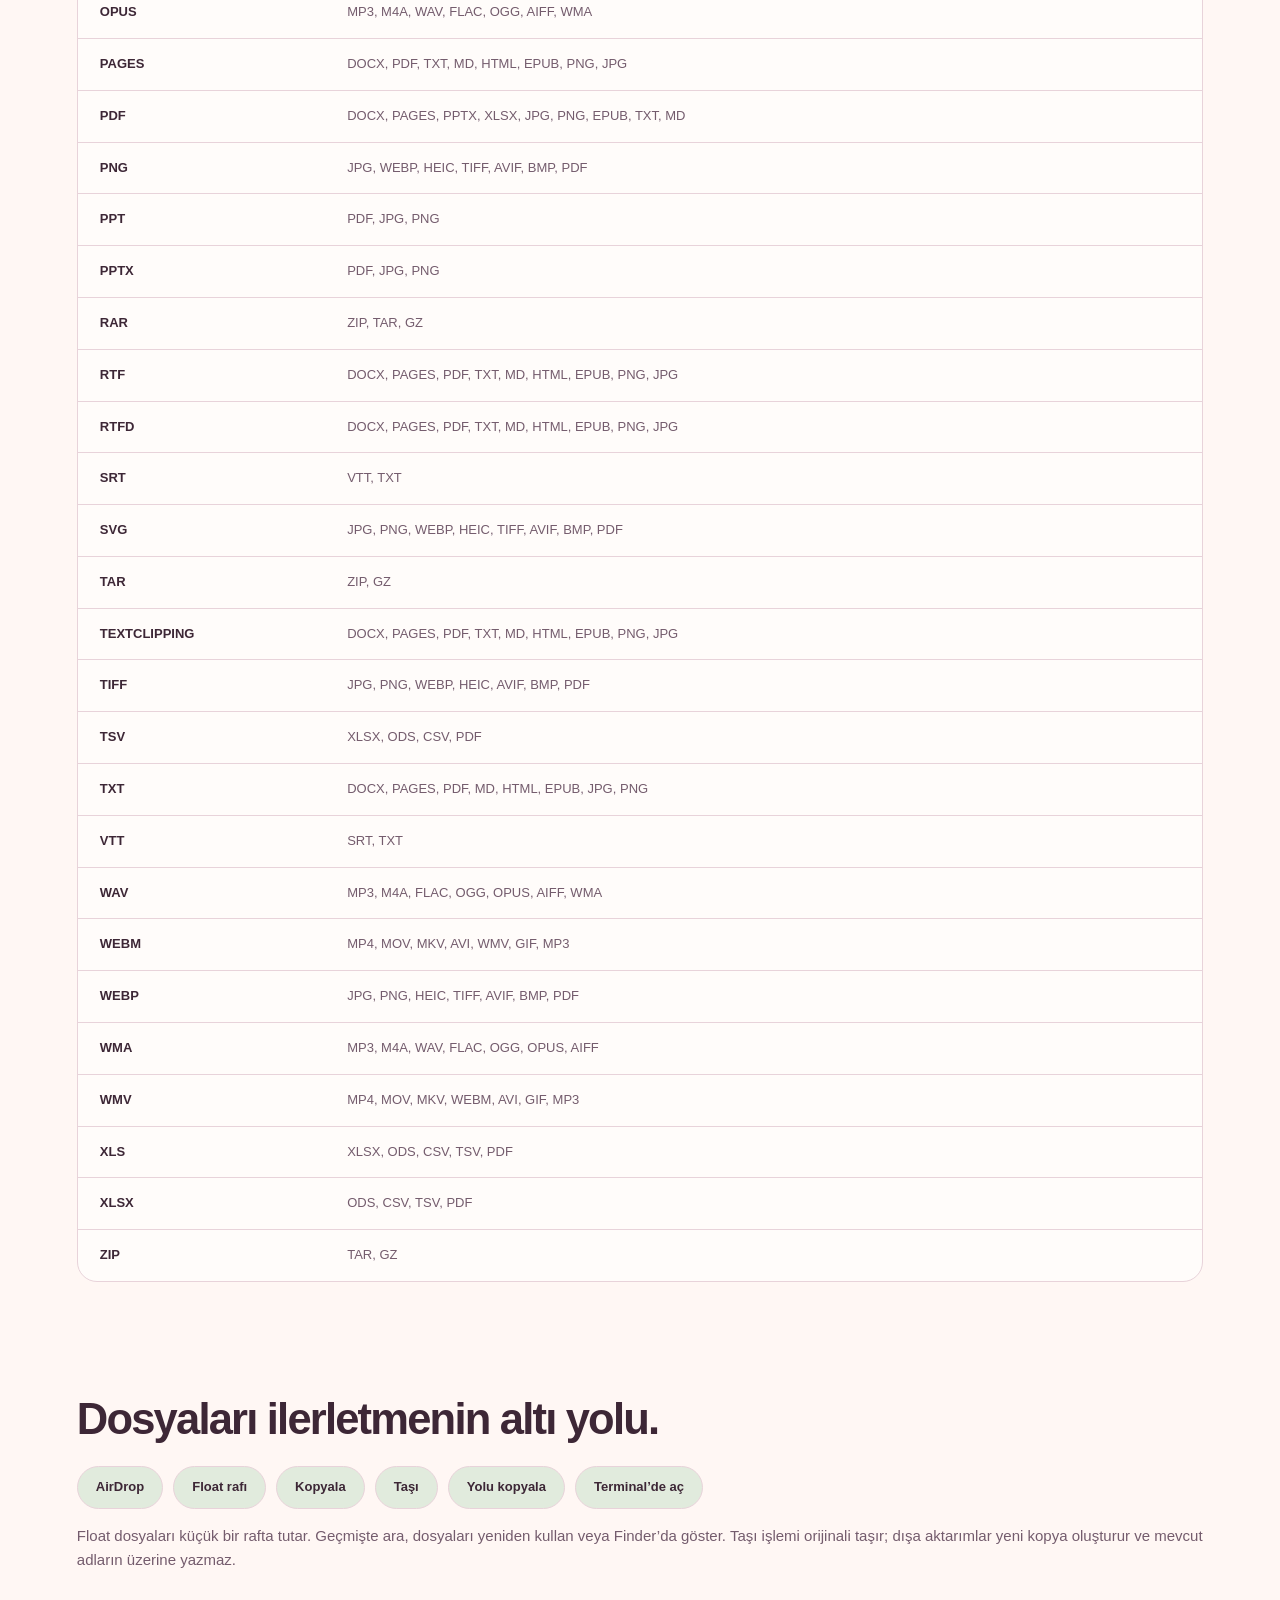
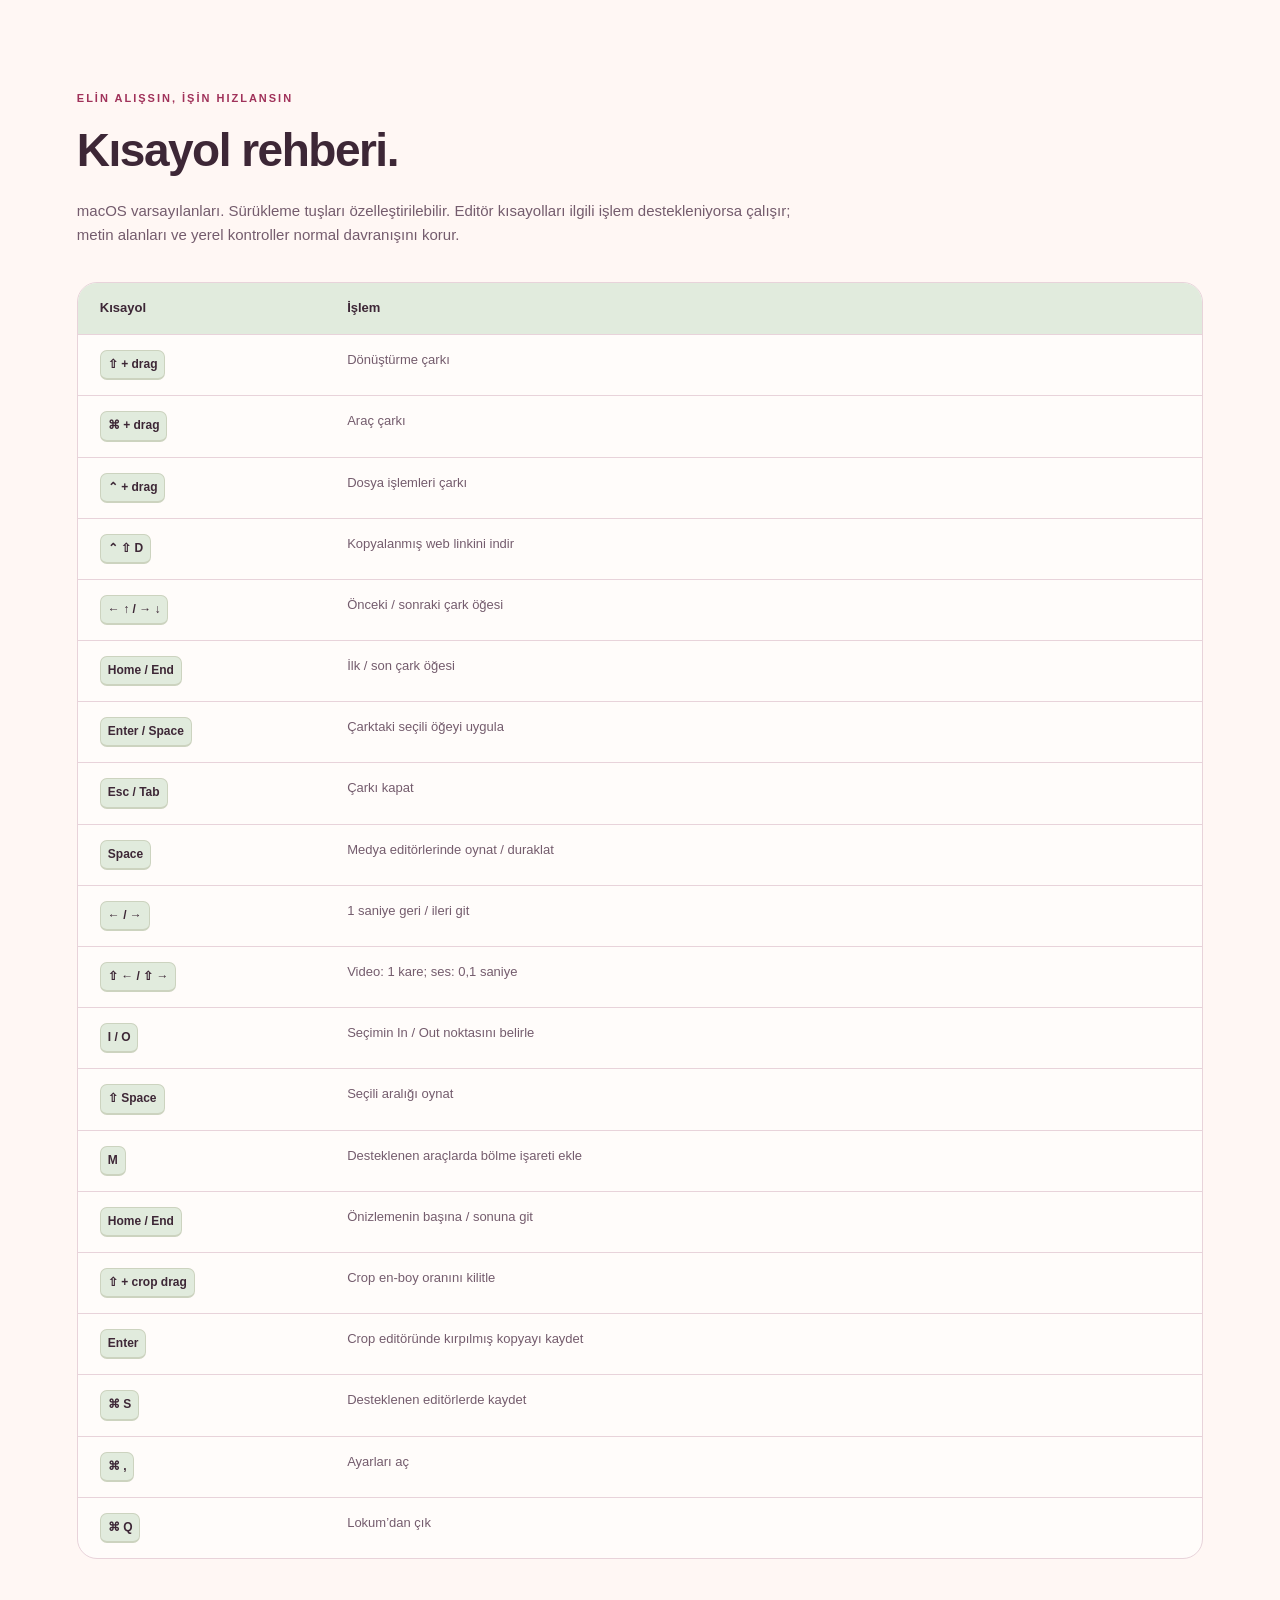
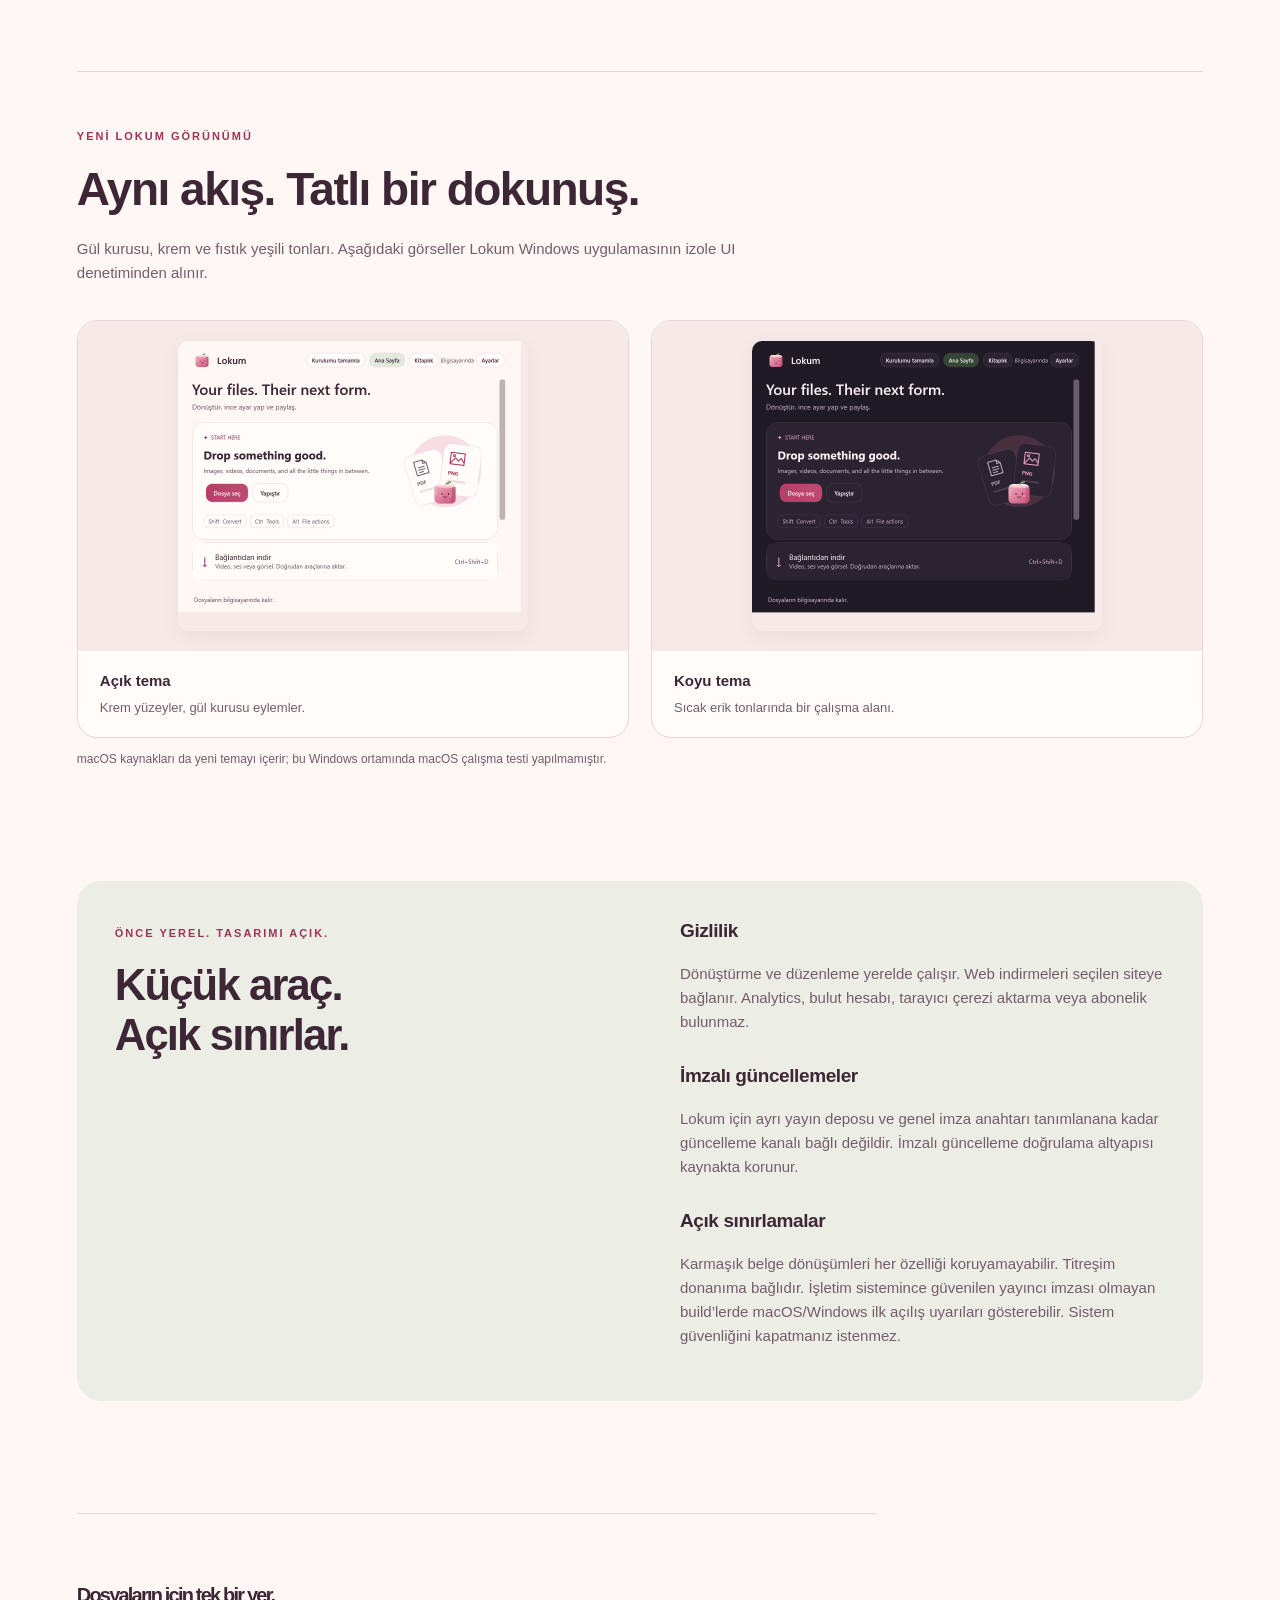
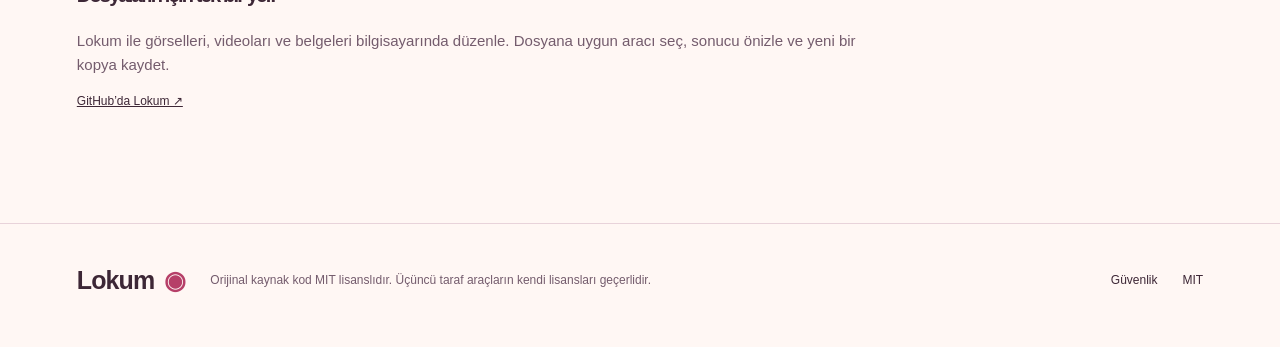
==== commit 56dac9be: "Implement Mac background, independent cuts, range mute and integrated crop engines" ====
--- a/docs/tr/index.html
+++ b/docs/tr/index.html
@@ -2,7 +2,7 @@
 <html lang="tr"><head><meta charset="utf-8"><meta name="viewport" content="width=device-width,initial-scale=1">
 <meta http-equiv="Content-Security-Policy" content="default-src 'none'; img-src 'self' blob: data:; media-src 'self' blob:; style-src 'self' 'unsafe-inline'; script-src 'self'; connect-src 'self' blob:; base-uri 'none'; form-action 'none'">
 <meta name="description" content="Lokum: açık kaynaklı yerel dosya dönüştürme, düzenleme, web indirme ve sürükleme çarkı. Tüm özellikler, formatlar ve kısayollar.">
-<title>Lokum — Dosyaların için tatlı bir kolaylık</title><link rel="icon" href="../assets/lokum.png"><link rel="stylesheet" href="../assets/site.css?v=912d60a913cf"><link rel="stylesheet" href="../assets/playground.css?v=47d15d642214"><script src="../assets/vendor/pdf-lib.min.js" defer></script><script src="../assets/playground.js?v=47d15d642214" defer></script></head>
+<title>Lokum — Dosyaların için tatlı bir kolaylık</title><link rel="icon" href="../assets/lokum.png"><link rel="stylesheet" href="../assets/site.css?v=912d60a913cf"><link rel="stylesheet" href="../assets/playground.css?v=2457f29d35d4"><script src="../assets/vendor/pdf-lib.min.js" defer></script><script src="../assets/playground.js?v=2457f29d35d4" defer></script></head>
 <body><a class="skip" href="#main">İçeriğe geç</a><header><a class="brand" href="#"><img src="../assets/lokum.png" alt="" width="42" height="42">Lokum</a><nav aria-label="Ana gezinme"><a href="#playground">Dene</a><a href="#features">Özellikler</a><a href="#formats">Formatlar</a><a href="#shortcuts">Kısayollar</a><a href="../index.html">EN</a><a class="nav-github" href="../../README.md">Kaynak ↗</a></nav></header>
 <main id="main"><section class="hero"><span class="eyebrow">MAC + WINDOWS · ÜCRETSİZ & AÇIK KAYNAK</span><h1>Dosyaların.<br><em>Akışını bozmadan.</em></h1><p class="intro">Bir dosya sürükle. Bir tuşa bas. İstediğin hale getir. Dönüştür, kırp, düzenle; işine kaldığın yerden devam et.</p><div class="hero-actions"><a class="button primary" href="#download">Lokum’u indir ↓</a><a class="button secondary" href="#playground">Tarayıcıda dene ↗</a></div><p class="subtle">Dosyaların sende kalır. Yerel işlem. Abonelik yok.</p></section>
 <section id="playground" aria-label="Etkileşimli Lokum demosu"><div class="live-loading">Demo masaüstün hazırlanıyor…</div><noscript><p class="demo-noscript">Etkileşimli demo için JavaScript’i aç. Ekran görüntüleri ve kullanım rehberi aşağıdadır.</p></noscript></section>
@@ -10,7 +10,7 @@
 
 <section class="status" id="download"><div><span class="eyebrow">Lokum'u çalıştır</span><h2>Dosyaların için hazır.</h2><p>Windows x64 uygulaması kaynaklarla birlikte ayrı bir taşınabilir klasörde teslim edilir. Klasörü birlikte tut, Lokum.exe dosyasını aç ve ilk çalıştırmada eksik medya/Office araçlarını kur.</p><p class="subtle">macOS kaynakları korunur; çalıştırılabilir macOS paketi bir Mac üzerinde derlenmelidir.</p></div><div class="platforms"><div><strong>Windows</strong><span>x64 · Yerel WPF uygulaması</span><a class="button primary" href="../../README.md#çalıştırma">Çalıştırma rehberi ↗</a></div><div><strong>macOS</strong><span>Apple Silicon · macOS 13+</span><a class="button secondary" href="../../README.md#kaynaktan-derleme">Derleme adımları ↗</a></div></div></section>
 <section class="flow"><div class="section-heading"><span class="eyebrow">Günlük kullanım</span><h2>Tek hareket. Bir sürü olasılık.</h2></div><div class="flow-grid"><article><b>01</b><h3>Seç veya sürükle</h3><p>Ana ekrandan dosya seç veya Finder’da dosyayı sürüklerken Shift, Command ya da Control basılı tut.</p></article><article><b>02</b><h3>İstediğin hale getir</h3><p>Formatı veya aracı seç. Düzenlemeyi önizle; hassas ayarlar için klavyeyi kullan.</p></article><article><b>03</b><h3>Yeni kopyayı kaydet</h3><p>Gerçek ilerlemeyi izle ve yeni çıktıyı kaydet. Tamamlandığında kısa, çerçevesiz bir bildirim görünür.</p></article></div></section>
-<section id="features"><div class="section-heading"><span class="eyebrow">Lokum araç kutusu</span><h2>27 araç. Üretmek için alan.</h2><p>Mac ve Windows’un ortak araç kataloğu. Platforma özgü ayrıntılar aşağıda listelenir.</p></div><div class="tool-grid"><article class="tool"><span class="tool-number">01</span><h3>Sıkıştır</h3><p>Görsel, video, ses ve PDF sıkıştırma. Desteklenen türlerde kalite, küçültme oranı veya hedef boyut seçilir; ulaşılamayan hedefler açıklanır.</p><button class="try-tool" data-try-tool="compress">Bu aracı dene ↗</button></article><article class="tool"><span class="tool-number">02</span><h3>Metadata</h3><p>Desteklenen görsel, PDF ve medya metadatasını incele, düzenle veya kaldır. Track/chapter alanları dahil; yeni kopya oluşturulur.</p><button class="try-tool" data-try-tool="removeMetadata">Bu aracı dene ↗</button></article><article class="tool"><span class="tool-number">03</span><h3>Görsel düzenle</h3><p>Boyutlandır, döndür, yansıt; parlaklık, kontrast ve doygunluğu önizleyerek ayarla.</p><button class="try-tool" data-try-tool="editImage">Bu aracı dene ↗</button></article><article class="tool"><span class="tool-number">04</span><h3>İşaretle</h3><p>Bağımsız serbest çizim/marker ve şekiller, metin, oklar ve Select / Move. Her çizim aracı tek başına çalışır.</p><button class="try-tool" data-try-tool="annotateImage">Bu aracı dene ↗</button></article><article class="tool"><span class="tool-number">05</span><h3>Çerçeve ekle</h3><p>Kenar boşluğu, arka plan, köşe ve gölge ayarlarıyla görsel çerçevesi oluştur.</p><button class="try-tool" data-try-tool="frameImage">Bu aracı dene ↗</button></article><article class="tool"><span class="tool-number">06</span><h3>Görseli kırp</h3><p>Sürükleyerek alan seç, taşı veya boyutlandır. Shift oranı kilitler; Enter kırpılmış kopyayı kaydeder.</p><button class="try-tool" data-try-tool="cropImage">Bu aracı dene ↗</button></article><article class="tool"><span class="tool-number">07</span><h3>Ses seviyesini eşitle</h3><p>Önce ses yüksekliği analiz edilir; hedef loudness, aralık ve true-peak değerleriyle kopya kaydedilir.</p><button class="try-tool" data-try-tool="normalizeAudio">Bu aracı dene ↗</button></article><article class="tool"><span class="tool-number">08</span><h3>Video sesini kaldır</h3><p>Video akışını koruyarak sessiz bir kopya oluştur.</p><button class="try-tool" data-try-tool="muteVideo">Bu aracı dene ↗</button></article><article class="tool"><span class="tool-number">09</span><h3>Video kırp</h3><p>Önizle, In/Out tutamaçlarını sürükle, seçimi taşı ve aralığı dışa aktar. Klavyeyle oynatma, gezinme ve I/O kesimi kolaylaştırır.</p><button class="try-tool" data-try-tool="trimVideo">Bu aracı dene ↗</button></article><article class="tool"><span class="tool-number">10</span><h3>PDF böl</h3><p>Sayfa aralıklarını ve dosya başına sayfa sayısını seçerek PDF’yi tek tek veya gruplar halinde böl.</p><button class="try-tool" data-try-tool="splitPDF">Bu aracı dene ↗</button></article><article class="tool"><span class="tool-number">11</span><h3>PDF düzenle</h3><p>Sayfaları sırala, çıkar ve döndür. Eşit genişlik seçeneği, belge özelliklerinin güvenle korunabildiği dosyalarda kullanılır.</p><button class="try-tool" data-try-tool="organizePDF">Bu aracı dene ↗</button></article><article class="tool"><span class="tool-number">12</span><h3>Arşiv aç</h3><p>ZIP, TAR, GZIP ve RAR arşivlerini yeni klasöre çıkar. Yol ve link denetimleri klasör dışına yazmayı engeller.</p><button class="try-tool" data-try-tool="extractArchive">Bu aracı dene ↗</button></article><article class="tool"><span class="tool-number">13</span><h3>Görsellerden PDF</h3><p>Seçili görselleri istenen sırayla yeni bir PDF’de birleştir.</p><button class="try-tool" data-try-tool="createPDF">Bu aracı dene ↗</button></article><article class="tool"><span class="tool-number">14</span><h3>PDF birleştir</h3><p>Birden fazla PDF’yi desteklenen sayfa içeriği ve gezinme özellikleri korunarak birleştir; orijinaller değişmez.</p><button class="try-tool" data-try-tool="mergePDF">Bu aracı dene ↗</button></article><article class="tool"><span class="tool-number">15</span><h3>Video alanını kırp</h3><p>Video önizlemesinde alan seç. Sürükle, boyutlandır; Shift ile oranı kilitle, Enter ile kopyayı dışa aktar.</p><button class="try-tool" data-try-tool="cropVideo">Bu aracı dene ↗</button></article><article class="tool"><span class="tool-number">16</span><h3>Video hızını değiştir</h3><p>Önizleme kontrolleriyle video hızını ve buna eşlik eden ses temposunu değiştir.</p><button class="try-tool" data-try-tool="changeVideoSpeed">Bu aracı dene ↗</button></article><article class="tool"><span class="tool-number">17</span><h3>Videoları birleştir</h3><p>Klipleri sırayla birleştir; boyut, kare hızı ve ses düzeni tutarlı bir çıktıya uyarlanır.</p><button class="try-tool" data-try-tool="joinVideos">Bu aracı dene ↗</button></article><article class="tool"><span class="tool-number">18</span><h3>Videodan kare al</h3><p>Zaman noktalarını seçip kareleri yeni PNG dosyaları olarak kaydet.</p><button class="try-tool" data-try-tool="videoSnapshots">Bu aracı dene ↗</button></article><article class="tool"><span class="tool-number">19</span><h3>Video böl</h3><p>İşaretlerden, eşit klip sayısından veya aralıklardan böl. İstenmeyen parçaları çıkar; kalanları ayrı veya birleşik kaydet.</p><button class="try-tool" data-try-tool="splitVideo">Bu aracı dene ↗</button></article><article class="tool"><span class="tool-number">20</span><h3>Sesten video</h3><p>Ses dosyasından waveform, spektrum, frekans çubukları veya sabit görselle video oluştur.</p><button class="try-tool" data-try-tool="audioToVideo">Bu aracı dene ↗</button></article><article class="tool"><span class="tool-number">21</span><h3>Ses kırp</h3><p>Waveform önizleme, In/Out tutamaçları ve seçili aralığı oynatma. İsteğe bağlı sessizlik kesme ve klavyeyle gezinme.</p><button class="try-tool" data-try-tool="trimAudio">Bu aracı dene ↗</button></article><article class="tool"><span class="tool-number">22</span><h3>Ses kanalları</h3><p>Mono/stereo dönüşümü yap, sol/sağ seviyelerini ayarla ve kanalları önizle.</p><button class="try-tool" data-try-tool="audioChannels">Bu aracı dene ↗</button></article><article class="tool"><span class="tool-number">23</span><h3>Kolaj oluştur</h3><p>Birden fazla görseli aralık ve arka plan ayarlarıyla düzenlenebilir bir kolajda birleştir.</p><button class="try-tool" data-try-tool="createCollage">Bu aracı dene ↗</button></article><article class="tool"><span class="tool-number">24</span><h3>Görselde gizle</h3><p>Alan seçip düz renk, blur veya pikselleştirme uygula. Paylaşmadan önce çıktıyı kontrol et.</p><button class="try-tool" data-try-tool="redactImage">Bu aracı dene ↗</button></article><article class="tool"><span class="tool-number">25</span><h3>Videoda gizle</h3><p>Düz renk, blur veya pikselleştirme için dikdörtgen alanlar ve zaman aralıkları seç.</p><button class="try-tool" data-try-tool="redactVideo">Bu aracı dene ↗</button></article><article class="tool"><span class="tool-number">26</span><h3>Seste gizle</h3><p>Bleep veya sessizlikle değiştirilecek aralıkları seç; sesin geri kalanı korunur.</p><button class="try-tool" data-try-tool="redactAudio">Bu aracı dene ↗</button></article><article class="tool"><span class="tool-number">27</span><h3>QR kod oku</h3><p>Desteklenen görsel ve PDF sayfalarını tara; bulunan içerikleri inceleyip rapor dışa aktar.</p><button class="try-tool" data-try-tool="readQRCode">Bu aracı dene ↗</button></article></div></section>
+<section id="features"><div class="section-heading"><span class="eyebrow">Lokum araç kutusu</span><h2>27 araç. Üretmek için alan.</h2><p>Mac ve Windows’un ortak araç kataloğu. Platforma özgü ayrıntılar aşağıda listelenir.</p></div><div class="tool-grid"><article class="tool"><span class="tool-number">01</span><h3>Arka Plan Düzenle</h3><p>Korunacak alanı seç, arka planı yerelde kaldır; şeffaf, düz renk veya görsel arka planı önizle.</p><button class="try-tool" data-try-tool="removeBackground">Bu aracı dene ↗</button></article><article class="tool"><span class="tool-number">02</span><h3>Sıkıştır</h3><p>Görsel, video, ses ve PDF sıkıştırma. Desteklenen türlerde kalite, küçültme oranı veya hedef boyut seçilir; ulaşılamayan hedefler açıklanır.</p><button class="try-tool" data-try-tool="compress">Bu aracı dene ↗</button></article><article class="tool"><span class="tool-number">03</span><h3>Metadata</h3><p>Desteklenen görsel, PDF ve medya metadatasını incele, düzenle veya kaldır. Track/chapter alanları dahil; yeni kopya oluşturulur.</p><button class="try-tool" data-try-tool="removeMetadata">Bu aracı dene ↗</button></article><article class="tool"><span class="tool-number">04</span><h3>Görsel düzenle</h3><p>Boyutlandır, döndür, yansıt; parlaklık, kontrast ve doygunluğu önizleyerek ayarla.</p><button class="try-tool" data-try-tool="editImage">Bu aracı dene ↗</button></article><article class="tool"><span class="tool-number">05</span><h3>İşaretle</h3><p>Bağımsız serbest çizim/marker ve şekiller, metin, oklar ve Select / Move. Her çizim aracı tek başına çalışır.</p><button class="try-tool" data-try-tool="annotateImage">Bu aracı dene ↗</button></article><article class="tool"><span class="tool-number">06</span><h3>Çerçeve ekle</h3><p>Kenar boşluğu, arka plan, köşe ve gölge ayarlarıyla görsel çerçevesi oluştur.</p><button class="try-tool" data-try-tool="frameImage">Bu aracı dene ↗</button></article><article class="tool"><span class="tool-number">07</span><h3>Görseli kırp</h3><p>Sürükleyerek alan seç, taşı veya boyutlandır. Shift oranı kilitler; Enter kırpılmış kopyayı kaydeder.</p><button class="try-tool" data-try-tool="cropImage">Bu aracı dene ↗</button></article><article class="tool"><span class="tool-number">08</span><h3>Ses seviyesini eşitle</h3><p>Önce ses yüksekliği analiz edilir; hedef loudness, aralık ve true-peak değerleriyle kopya kaydedilir.</p><button class="try-tool" data-try-tool="normalizeAudio">Bu aracı dene ↗</button></article><article class="tool"><span class="tool-number">09</span><h3>Video sesini kaldır</h3><p>Video akışını koruyarak sessiz bir kopya oluştur.</p><button class="try-tool" data-try-tool="muteVideo">Bu aracı dene ↗</button></article><article class="tool"><span class="tool-number">10</span><h3>Video kırp</h3><p>Önizle, In/Out tutamaçlarını sürükle, seçimi taşı ve aralığı dışa aktar. Klavyeyle oynatma, gezinme ve I/O kesimi kolaylaştırır.</p><button class="try-tool" data-try-tool="trimVideo">Bu aracı dene ↗</button></article><article class="tool"><span class="tool-number">11</span><h3>PDF böl</h3><p>Sayfa aralıklarını ve dosya başına sayfa sayısını seçerek PDF’yi tek tek veya gruplar halinde böl.</p><button class="try-tool" data-try-tool="splitPDF">Bu aracı dene ↗</button></article><article class="tool"><span class="tool-number">12</span><h3>PDF düzenle</h3><p>Sayfaları sırala, çıkar ve döndür. Eşit genişlik seçeneği, belge özelliklerinin güvenle korunabildiği dosyalarda kullanılır.</p><button class="try-tool" data-try-tool="organizePDF">Bu aracı dene ↗</button></article><article class="tool"><span class="tool-number">13</span><h3>Arşiv aç</h3><p>ZIP, TAR, GZIP ve RAR arşivlerini yeni klasöre çıkar. Yol ve link denetimleri klasör dışına yazmayı engeller.</p><button class="try-tool" data-try-tool="extractArchive">Bu aracı dene ↗</button></article><article class="tool"><span class="tool-number">14</span><h3>Görsellerden PDF</h3><p>Seçili görselleri istenen sırayla yeni bir PDF’de birleştir.</p><button class="try-tool" data-try-tool="createPDF">Bu aracı dene ↗</button></article><article class="tool"><span class="tool-number">15</span><h3>PDF birleştir</h3><p>Birden fazla PDF’yi desteklenen sayfa içeriği ve gezinme özellikleri korunarak birleştir; orijinaller değişmez.</p><button class="try-tool" data-try-tool="mergePDF">Bu aracı dene ↗</button></article><article class="tool"><span class="tool-number">16</span><h3>Video alanını kırp</h3><p>Video önizlemesinde alan seç. Sürükle, boyutlandır; Shift ile oranı kilitle, Enter ile kopyayı dışa aktar.</p><button class="try-tool" data-try-tool="cropVideo">Bu aracı dene ↗</button></article><article class="tool"><span class="tool-number">17</span><h3>Video hızını değiştir</h3><p>Önizleme kontrolleriyle video hızını ve buna eşlik eden ses temposunu değiştir.</p><button class="try-tool" data-try-tool="changeVideoSpeed">Bu aracı dene ↗</button></article><article class="tool"><span class="tool-number">18</span><h3>Videoları birleştir</h3><p>Klipleri sırayla birleştir; boyut, kare hızı ve ses düzeni tutarlı bir çıktıya uyarlanır.</p><button class="try-tool" data-try-tool="joinVideos">Bu aracı dene ↗</button></article><article class="tool"><span class="tool-number">19</span><h3>Videodan kare al</h3><p>Zaman noktalarını seçip kareleri yeni PNG dosyaları olarak kaydet.</p><button class="try-tool" data-try-tool="videoSnapshots">Bu aracı dene ↗</button></article><article class="tool"><span class="tool-number">20</span><h3>Video böl</h3><p>İşaretlerden, eşit klip sayısından veya aralıklardan böl. İstenmeyen parçaları çıkar; kalanları ayrı veya birleşik kaydet.</p><button class="try-tool" data-try-tool="splitVideo">Bu aracı dene ↗</button></article><article class="tool"><span class="tool-number">21</span><h3>Sesten video</h3><p>Ses dosyasından waveform, spektrum, frekans çubukları veya sabit görselle video oluştur.</p><button class="try-tool" data-try-tool="audioToVideo">Bu aracı dene ↗</button></article><article class="tool"><span class="tool-number">22</span><h3>Ses kırp</h3><p>Waveform önizleme, In/Out tutamaçları ve seçili aralığı oynatma. İsteğe bağlı sessizlik kesme ve klavyeyle gezinme.</p><button class="try-tool" data-try-tool="trimAudio">Bu aracı dene ↗</button></article><article class="tool"><span class="tool-number">23</span><h3>Ses kanalları</h3><p>Mono/stereo dönüşümü yap, sol/sağ seviyelerini ayarla ve kanalları önizle.</p><button class="try-tool" data-try-tool="audioChannels">Bu aracı dene ↗</button></article><article class="tool"><span class="tool-number">24</span><h3>Kolaj oluştur</h3><p>Birden fazla görseli aralık ve arka plan ayarlarıyla düzenlenebilir bir kolajda birleştir.</p><button class="try-tool" data-try-tool="createCollage">Bu aracı dene ↗</button></article><article class="tool"><span class="tool-number">25</span><h3>Görselde gizle</h3><p>Alan seçip düz renk, blur veya pikselleştirme uygula. Paylaşmadan önce çıktıyı kontrol et.</p><button class="try-tool" data-try-tool="redactImage">Bu aracı dene ↗</button></article><article class="tool"><span class="tool-number">26</span><h3>Videoda gizle</h3><p>Düz renk, blur veya pikselleştirme için dikdörtgen alanlar ve zaman aralıkları seç.</p><button class="try-tool" data-try-tool="redactVideo">Bu aracı dene ↗</button></article><article class="tool"><span class="tool-number">27</span><h3>Seste gizle</h3><p>Bleep veya sessizlikle değiştirilecek aralıkları seç; sesin geri kalanı korunur.</p><button class="try-tool" data-try-tool="redactAudio">Bu aracı dene ↗</button></article><article class="tool"><span class="tool-number">28</span><h3>QR kod oku</h3><p>Desteklenen görsel ve PDF sayfalarını tara; bulunan içerikleri inceleyip rapor dışa aktar.</p><button class="try-tool" data-try-tool="readQRCode">Bu aracı dene ↗</button></article></div></section>
 <section id="windows" class="actions"><span class="eyebrow">Windows x64</span><h2>Yerel bir önizleme. Tanıdık bir akış.</h2><div class="tool-grid"><article><h3>Görseller</h3><p>PNG, JPG, BMP, GIF ve TIFF dönüşümü; PDF dışa aktarma. Boyutlandırma, crop, döndürme, yatay yansıtma, ayrı marker/dikdörtgen çizimi, JPEG sıkıştırma ve metadata kaldırma. GIF içe aktarma ilk kareyi kullanır.</p></article><article><h3>Medya</h3><p>Video/ses dönüşümü ve 15 araç: sıkıştırma, metadata kaldırma, loudness eşitleme, sessiz video; video trim/crop/hız/birleştirme/kare çıkarma/bölme/redaksiyon; ses görselleştirme, ses trim/kanallar/bleep. Dışa aktarma doğrulanmış FFmpeg kullanır; önizleme Windows codec’lerine bağlıdır.</p></article><article><h3>PDF & ZIP</h3><p>PDF birleştir, sayfaları böl ve seçili sayfa numaralarını sırala. Dosyalardan ZIP oluştur; yol/link, giriş sayısı ve açılmış boyut denetimleriyle ZIP çıkar. Mevcut dosyaların üzerine yazılmaz.</p></article><article><h3>Günlük kontroller</h3><p>Mac tasarımında Home ve aranabilir Library; Sistem/Açık/Koyu görünüm. Dosya bırak veya Ctrl+V ile metin, görsel ve dosya yapıştır. Ctrl+O dosya seçer; Ctrl+Space çarkı açar; Ctrl+2 Library; Ctrl+F arama. Library ve yapıştırılan dosyalar güncellemede korunur. Space oynatır/duraklatır; sağ/sol ok 1 saniye gider; I/O medya aralığını belirler. Crop: sürükle, Shift ile oran kilidi, Enter ile kaydet. Escape editörü kapatır. Public linkten video/ses/thumbnail indirme ve imzalı public güncelleme vardır.</p></article></div><p>Windows eş özellik build’i Explorer sürükleme çarklarını, Float rafını, klasör otomasyonunu, Office/Pages dönüşümünü, QR okumayı, arka plan kaldırmayı ve Büyüt dahil sekiz pencere düzenini içerir. AirDrop yerine Windows Share kullanılır; sistem izinleri, codec’ler ve yerel pencereler işletim sistemine göre çalışır.</p></section>
 <section class="web-feature"><span class="eyebrow">Web’den iş akışına</span><h2>Bir link. Bir dosya. İşlemek sana kalmış.</h2><p>Public video paylaşım linkini veya doğrudan medya adresini yapıştır. Video, MP3 ya da orijinal görsel/medyayı; kaliteyi ve klasörü seç. YouTube kartlarında video ve thumbnail ayrı sunulabilir; Instagram reel kartlarında gerçek reel linki gerekir.</p><p>Kopyalanmış link için Control–Shift–D kullan; tarayıcı kartını Command ile sürükle veya Ana ekrana bırak. Bazı oynatıcılar yalnızca poster/blob adresi verir; bu durumda paylaşım linkini kopyala. Site desteği değişebilir. Instagram fotoğraf gönderileri seçim listesi açar; seçilen görseller gönderi sırasıyla kaydedilir. Reels’te thumbnail seçeneği yoktur. DRM, canlı yayın, giriş gerektiren medya, tüm profil indirme ve video playlistleri desteklenmez.</p><button id="try-download" class="button secondary">İndirme akışını dene ↗</button></section>
 <section id="formats"><div class="section-heading"><span class="eyebrow">Formatları açıkça gör</span><h2>45 girdi. 275 dönüşüm yolu.</h2><p>Bu tablo uygulama kataloğundan üretilir. Bir formatın listelenmesi, her gelişmiş belge özelliğinin korunabildiği anlamına gelmez. PDF→DOCX/XLSX yeniden kurma sezgiseldir; PDF→PPTX sayfa görselleri kullanır.</p></div><label class="search-label" for="format-search">Girdi veya çıktı formatı ara</label><input id="format-search" type="search" placeholder="PNG, MP4, PDF…" autocomplete="off"><div class="table-wrap"><table id="format-table"><thead><tr><th>Girdi</th><th>Çıktılar</th></tr></thead><tbody><tr><th scope="row">AIFF</th><td>MP3, M4A, WAV, FLAC, OGG, OPUS, WMA</td></tr><tr><th scope="row">AVI</th><td>MP4, MOV, MKV, WEBM, WMV, GIF, MP3</td></tr><tr><th scope="row">AVIF</th><td>JPG, PNG, WEBP, HEIC, TIFF, BMP, PDF</td></tr><tr><th scope="row">BMP</th><td>JPG, PNG, WEBP, HEIC, TIFF, AVIF, PDF</td></tr><tr><th scope="row">CSV</th><td>XLSX, ODS, TSV, PDF</td></tr><tr><th scope="row">DOCX</th><td>PAGES, PDF, TXT, MD, HTML, EPUB, PNG, JPG</td></tr><tr><th scope="row">EPUB</th><td>PDF, DOCX, PAGES, TXT, MD, HTML</td></tr><tr><th scope="row">FLAC</th><td>MP3, M4A, WAV, OGG, OPUS, AIFF, WMA</td></tr><tr><th scope="row">GIF</th><td>MP4, MOV, MKV, WEBM, AVI, WMV</td></tr><tr><th scope="row">GZ</th><td>ZIP, TAR</td></tr><tr><th scope="row">HEIC</th><td>JPG, PNG, WEBP, TIFF, AVIF, BMP, PDF</td></tr><tr><th scope="row">JPG</th><td>PNG, WEBP, HEIC, TIFF, AVIF, BMP, PDF</td></tr><tr><th scope="row">M4A</th><td>MP3, WAV, FLAC, OGG, OPUS, AIFF, WMA</td></tr><tr><th scope="row">MD</th><td>DOCX, PAGES, PDF, TXT, HTML, EPUB, PNG, JPG</td></tr><tr><th scope="row">MKV</th><td>MP4, MOV, WEBM, AVI, WMV, GIF, MP3</td></tr><tr><th scope="row">MOV</th><td>MP4, MKV, WEBM, AVI, WMV, GIF, MP3</td></tr><tr><th scope="row">MP3</th><td>M4A, WAV, FLAC, OGG, OPUS, AIFF, WMA</td></tr><tr><th scope="row">MP4</th><td>MOV, MKV, WEBM, AVI, WMV, GIF, MP3</td></tr><tr><th scope="row">ODS</th><td>XLSX, CSV, TSV, PDF</td></tr><tr><th scope="row">OGG</th><td>MP3, M4A, WAV, FLAC, OPUS, AIFF, WMA</td></tr><tr><th scope="row">OPUS</th><td>MP3, M4A, WAV, FLAC, OGG, AIFF, WMA</td></tr><tr><th scope="row">PAGES</th><td>DOCX, PDF, TXT, MD, HTML, EPUB, PNG, JPG</td></tr><tr><th scope="row">PDF</th><td>DOCX, PAGES, PPTX, XLSX, JPG, PNG, EPUB, TXT, MD</td></tr><tr><th scope="row">PNG</th><td>JPG, WEBP, HEIC, TIFF, AVIF, BMP, PDF</td></tr><tr><th scope="row">PPT</th><td>PDF, JPG, PNG</td></tr><tr><th scope="row">PPTX</th><td>PDF, JPG, PNG</td></tr><tr><th scope="row">RAR</th><td>ZIP, TAR, GZ</td></tr><tr><th scope="row">RTF</th><td>DOCX, PAGES, PDF, TXT, MD, HTML, EPUB, PNG, JPG</td></tr><tr><th scope="row">RTFD</th><td>DOCX, PAGES, PDF, TXT, MD, HTML, EPUB, PNG, JPG</td></tr><tr><th scope="row">SRT</th><td>VTT, TXT</td></tr><tr><th scope="row">SVG</th><td>JPG, PNG, WEBP, HEIC, TIFF, AVIF, BMP, PDF</td></tr><tr><th scope="row">TAR</th><td>ZIP, GZ</td></tr><tr><th scope="row">TEXTCLIPPING</th><td>DOCX, PAGES, PDF, TXT, MD, HTML, EPUB, PNG, JPG</td></tr><tr><th scope="row">TIFF</th><td>JPG, PNG, WEBP, HEIC, AVIF, BMP, PDF</td></tr><tr><th scope="row">TSV</th><td>XLSX, ODS, CSV, PDF</td></tr><tr><th scope="row">TXT</th><td>DOCX, PAGES, PDF, MD, HTML, EPUB, JPG, PNG</td></tr><tr><th scope="row">VTT</th><td>SRT, TXT</td></tr><tr><th scope="row">WAV</th><td>MP3, M4A, FLAC, OGG, OPUS, AIFF, WMA</td></tr><tr><th scope="row">WEBM</th><td>MP4, MOV, MKV, AVI, WMV, GIF, MP3</td></tr><tr><th scope="row">WEBP</th><td>JPG, PNG, HEIC, TIFF, AVIF, BMP, PDF</td></tr><tr><th scope="row">WMA</th><td>MP3, M4A, WAV, FLAC, OGG, OPUS, AIFF</td></tr><tr><th scope="row">WMV</th><td>MP4, MOV, MKV, WEBM, AVI, GIF, MP3</td></tr><tr><th scope="row">XLS</th><td>XLSX, ODS, CSV, TSV, PDF</td></tr><tr><th scope="row">XLSX</th><td>ODS, CSV, TSV, PDF</td></tr><tr><th scope="row">ZIP</th><td>TAR, GZ</td></tr></tbody></table></div></section>
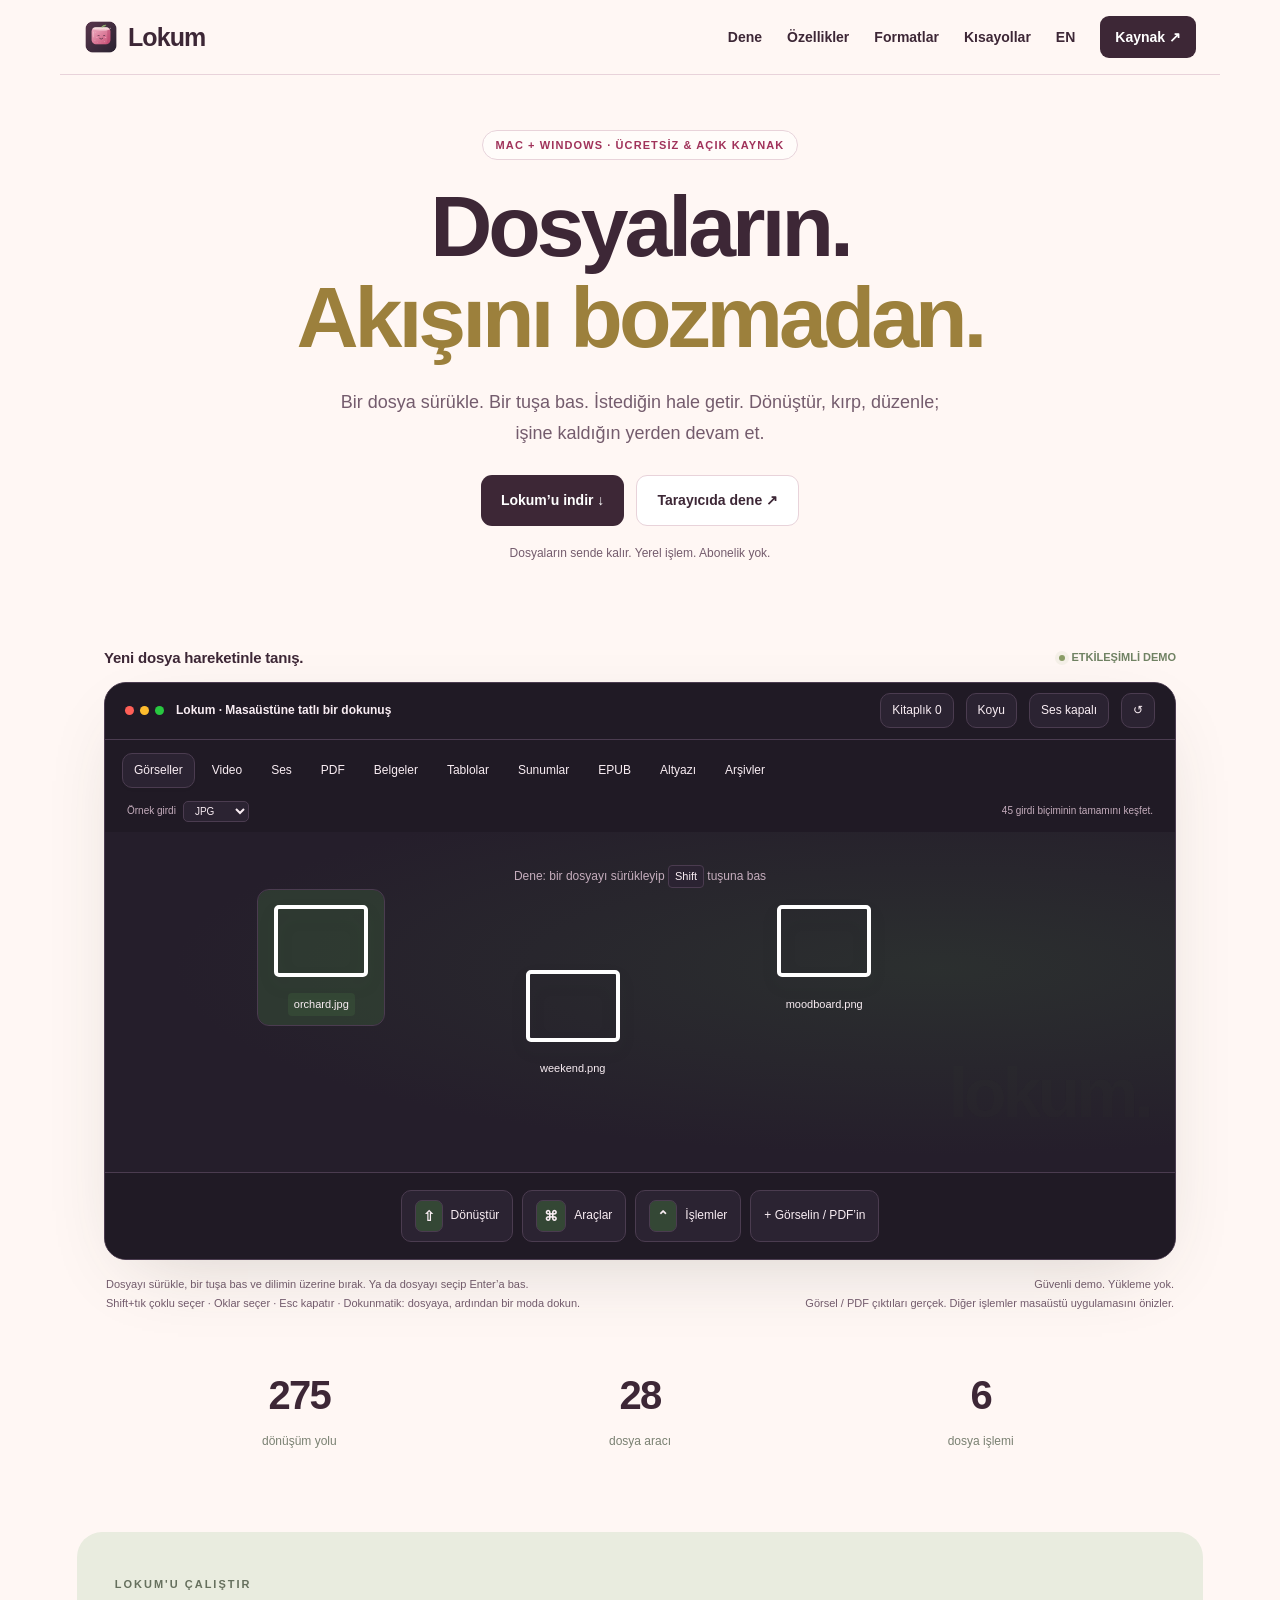
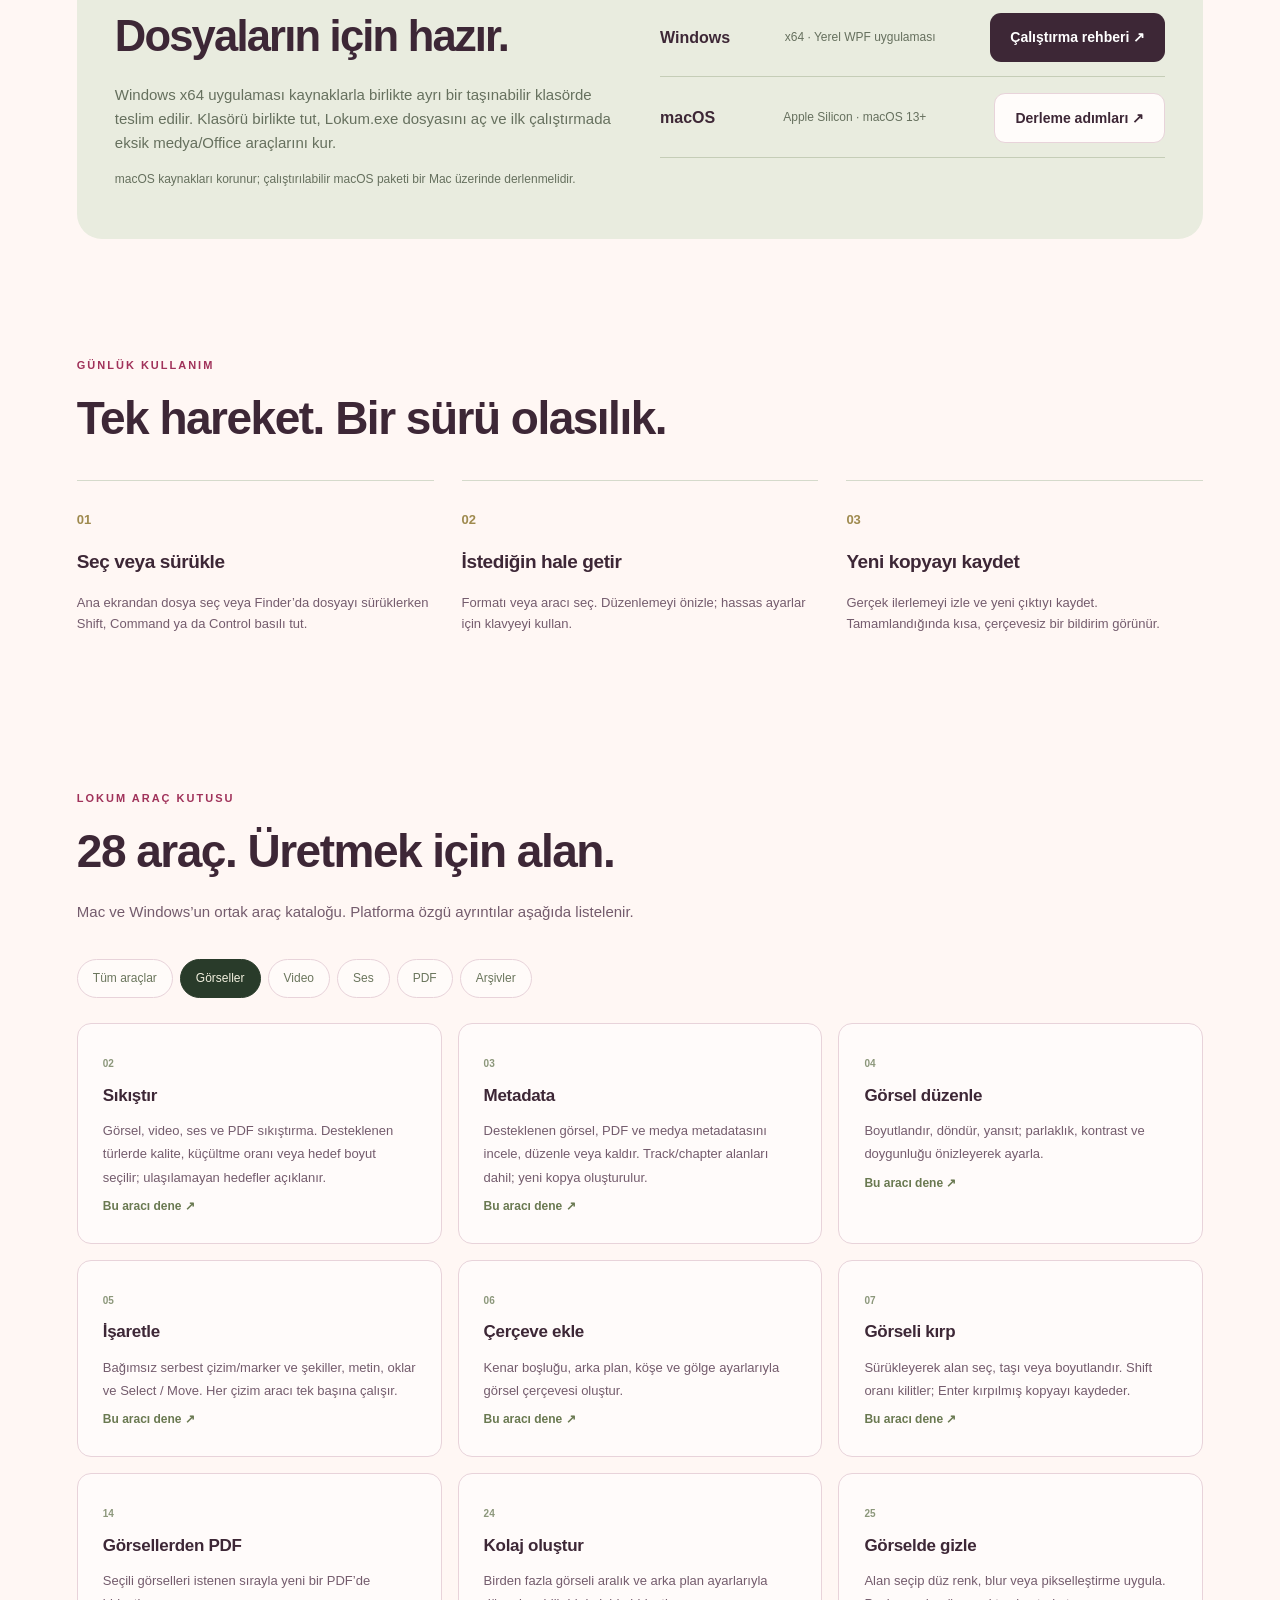
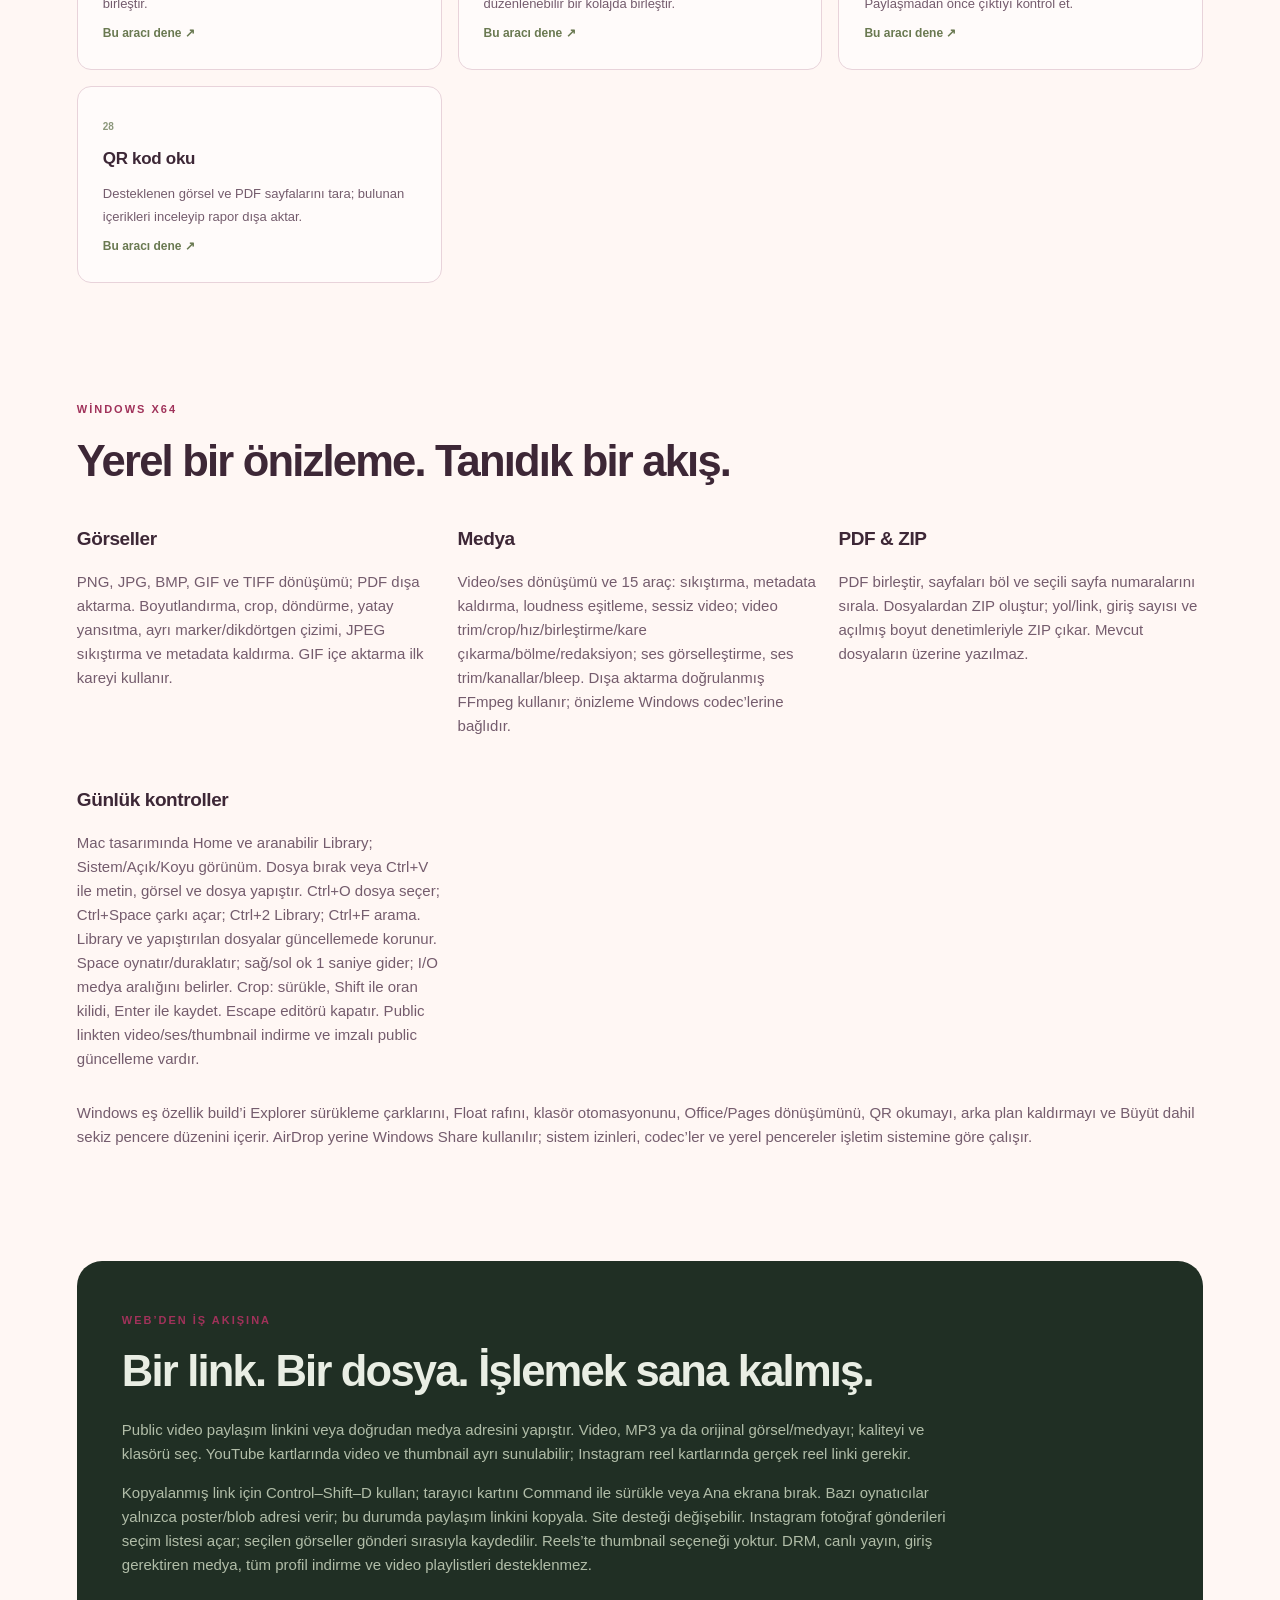
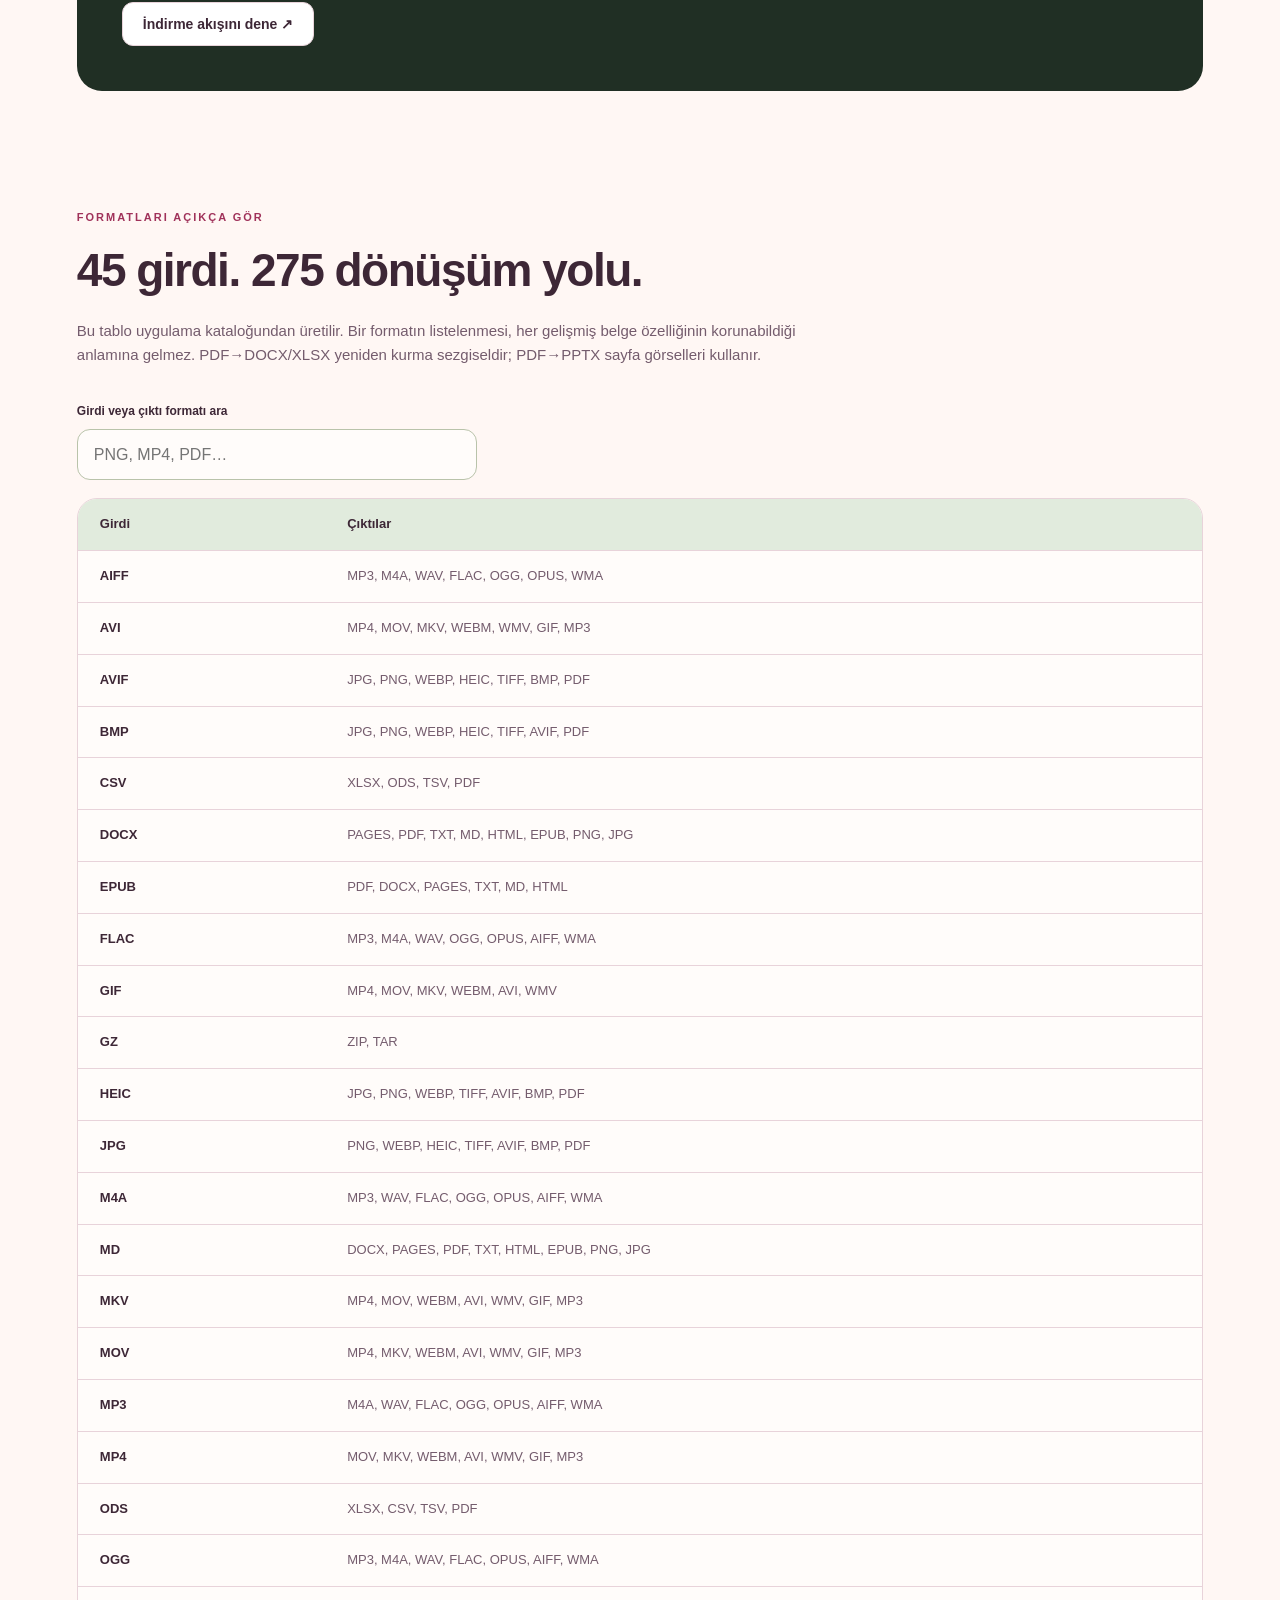
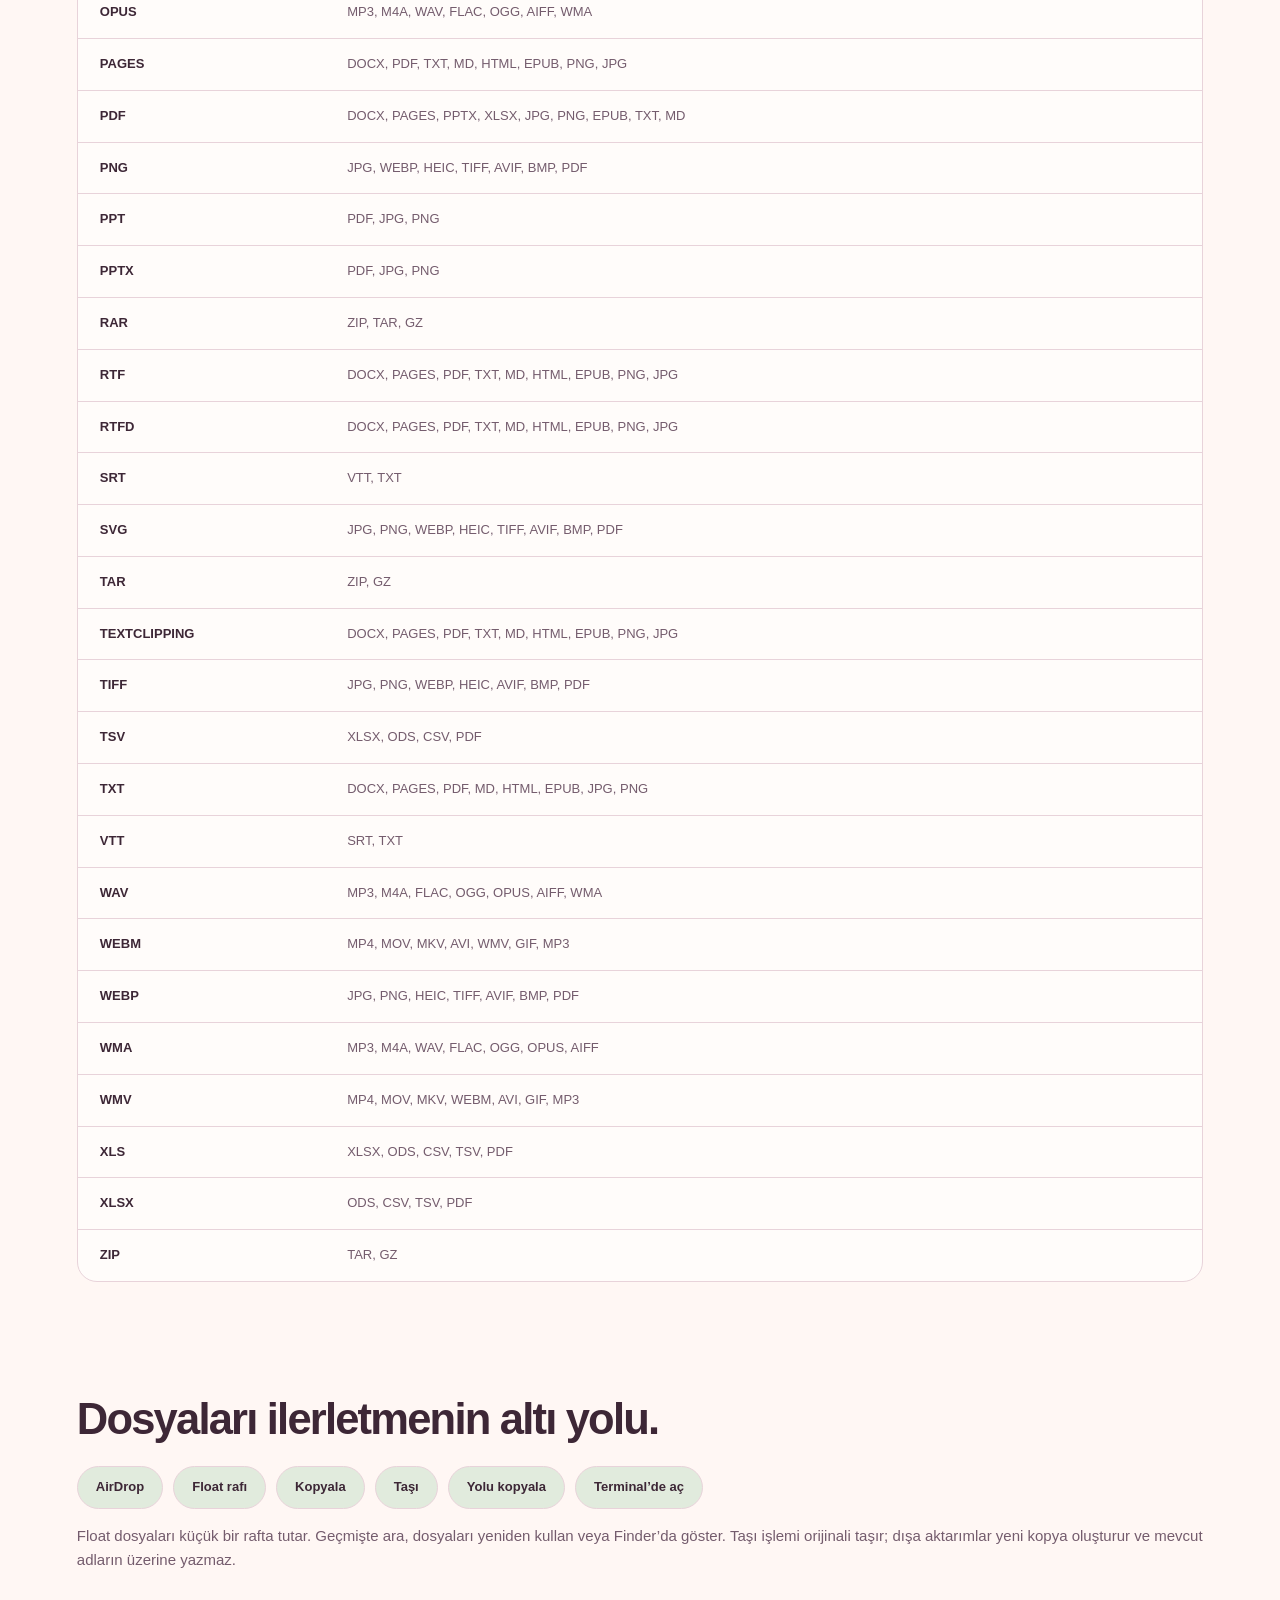
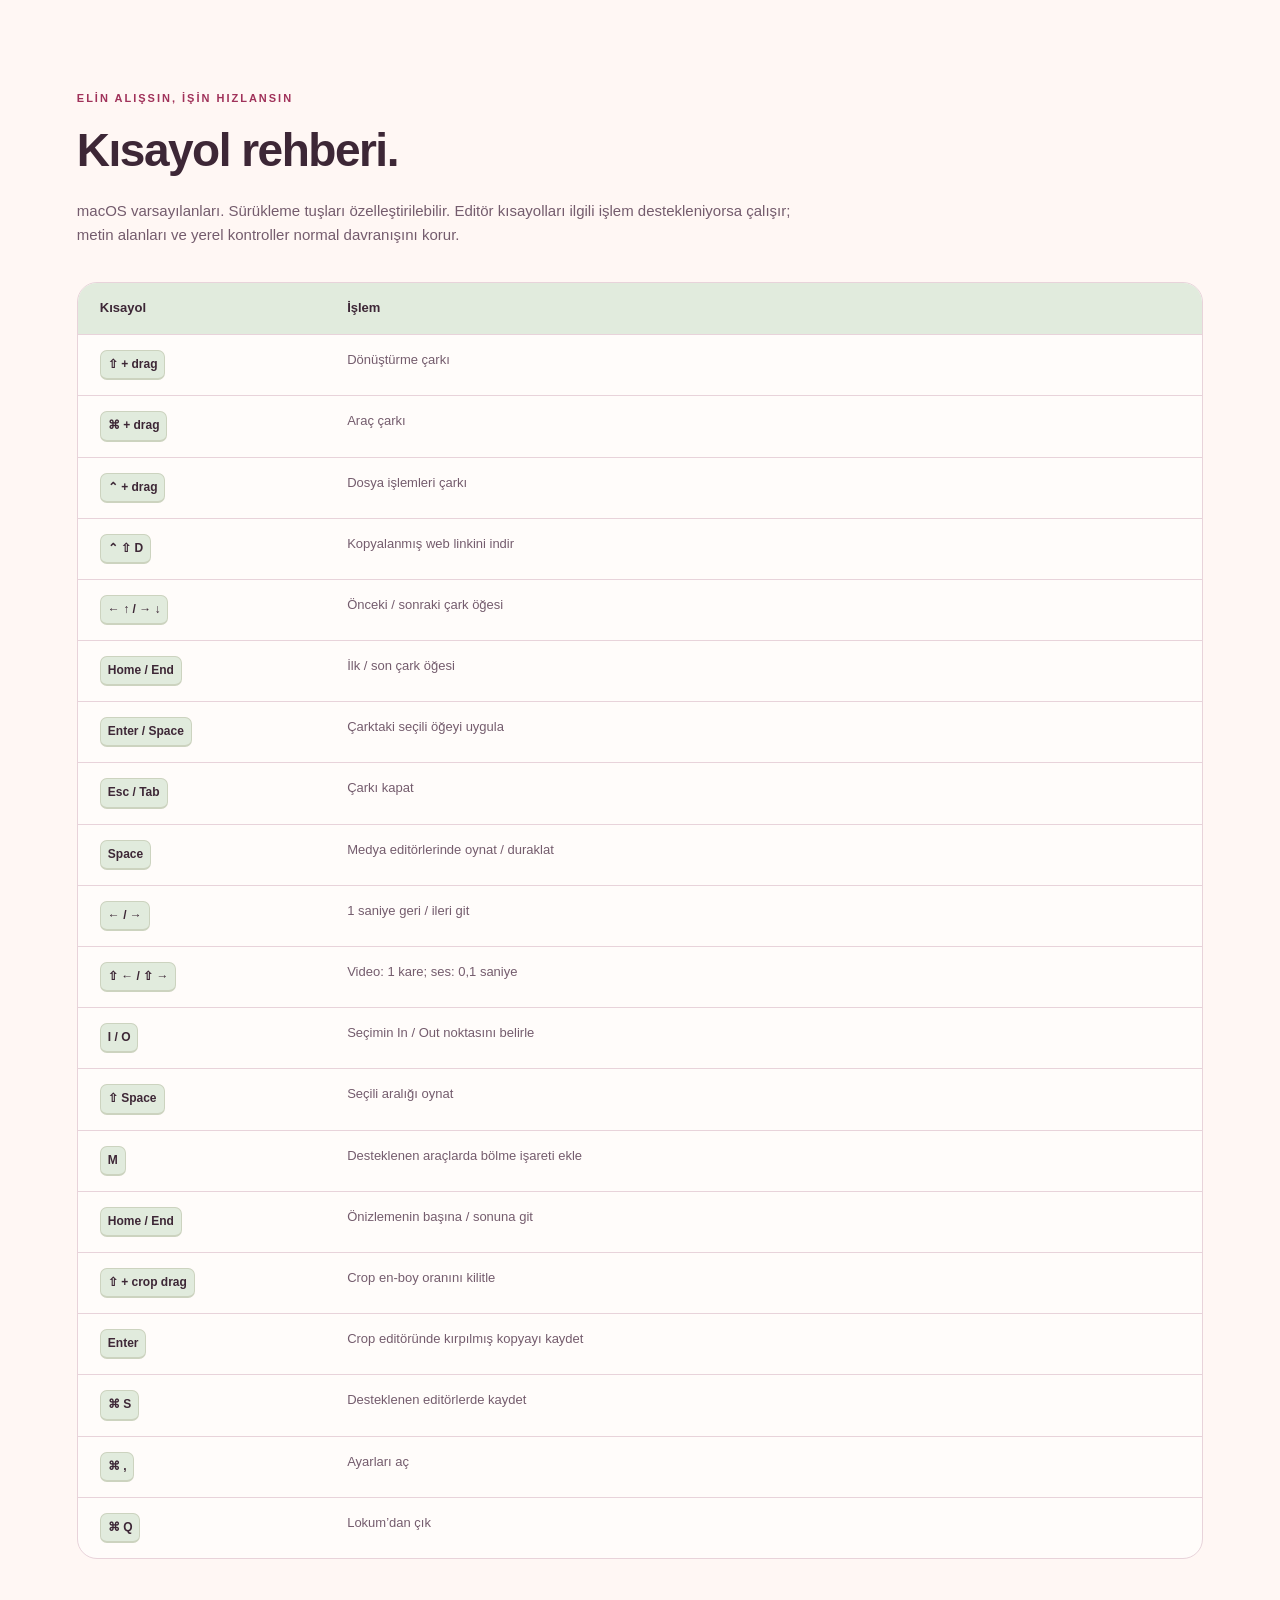
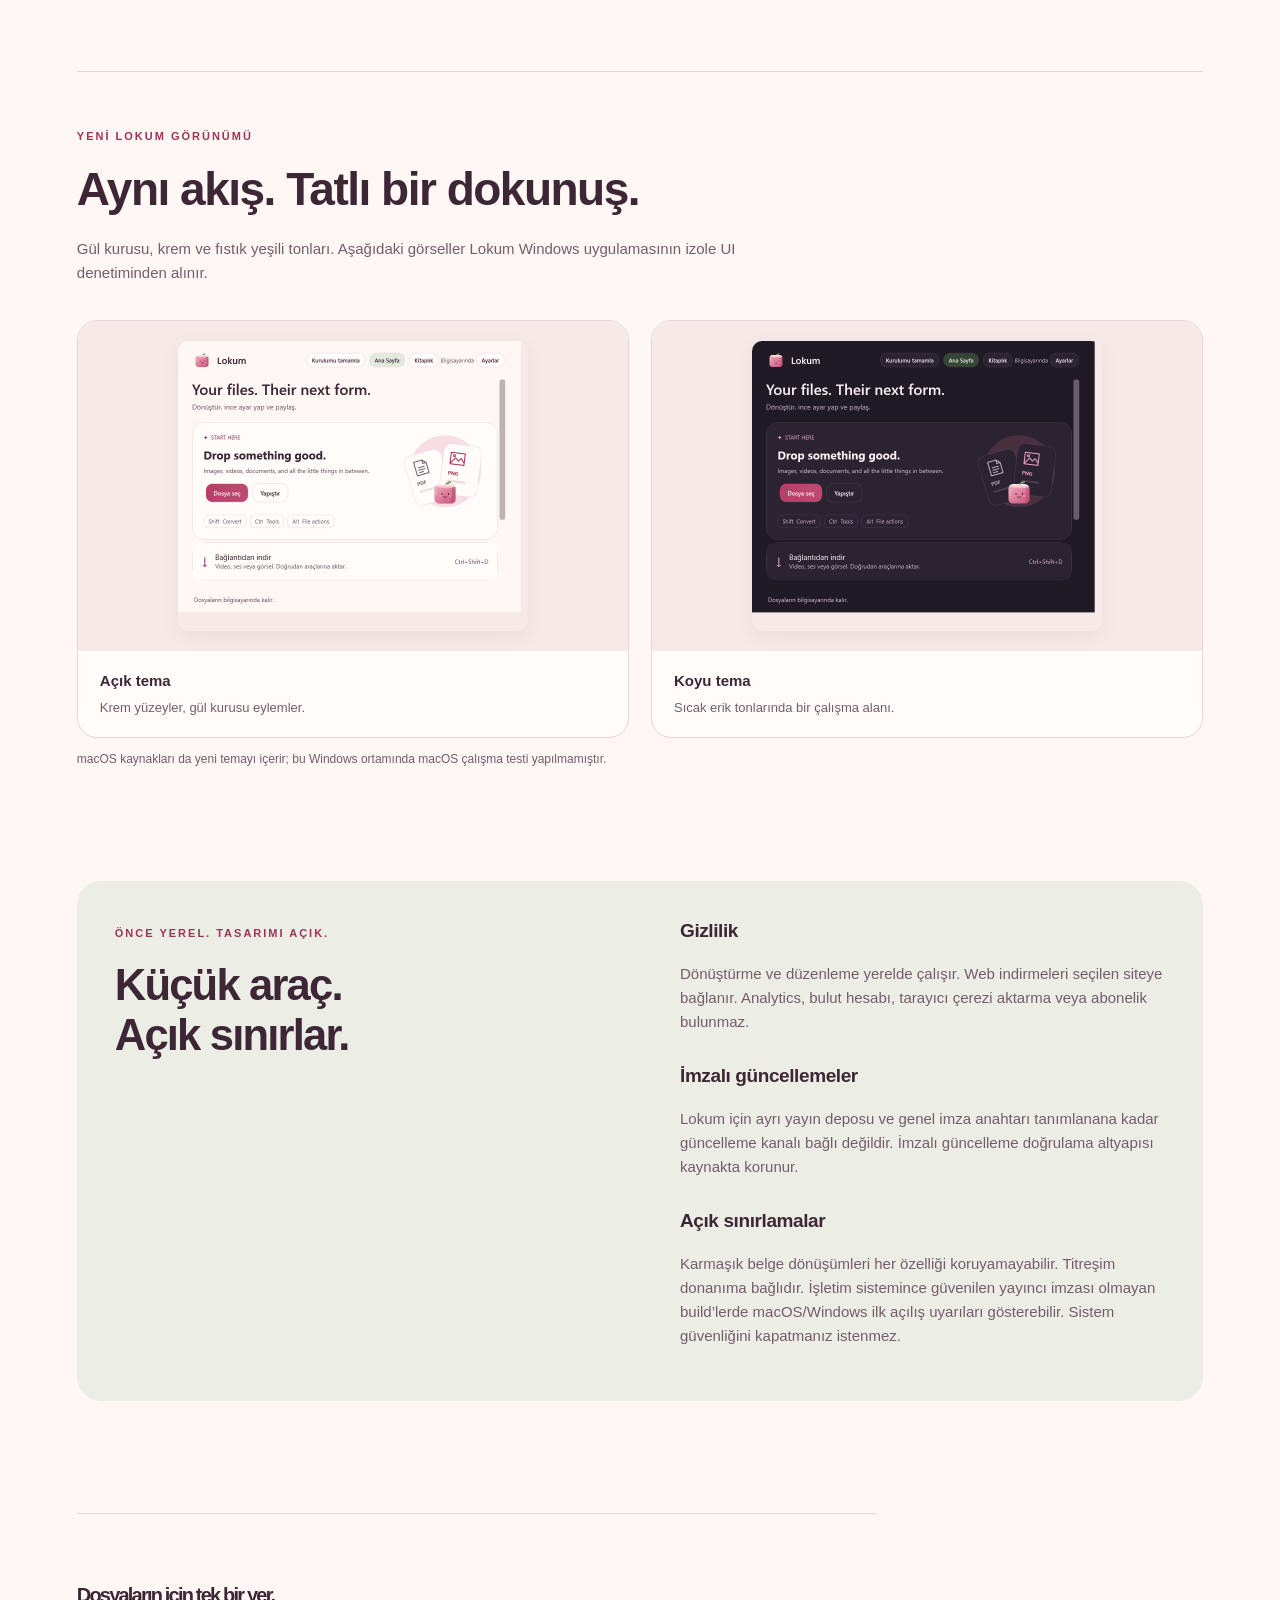
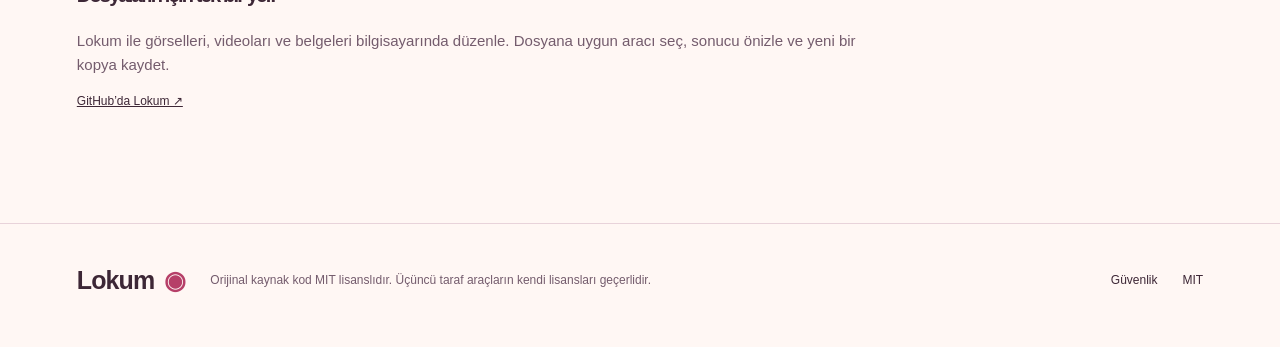
==== commit a355abd1: "Exercise processed native video results and preserve clipboard boundaries" ====
--- a/docs/tr/index.html
+++ b/docs/tr/index.html
@@ -2,15 +2,15 @@
 <html lang="tr"><head><meta charset="utf-8"><meta name="viewport" content="width=device-width,initial-scale=1">
 <meta http-equiv="Content-Security-Policy" content="default-src 'none'; img-src 'self' blob: data:; media-src 'self' blob:; style-src 'self' 'unsafe-inline'; script-src 'self'; connect-src 'self' blob:; base-uri 'none'; form-action 'none'">
 <meta name="description" content="Lokum: açık kaynaklı yerel dosya dönüştürme, düzenleme, web indirme ve sürükleme çarkı. Tüm özellikler, formatlar ve kısayollar.">
-<title>Lokum — Dosyaların için tatlı bir kolaylık</title><link rel="icon" href="../assets/lokum.png"><link rel="stylesheet" href="../assets/site.css?v=912d60a913cf"><link rel="stylesheet" href="../assets/playground.css?v=2457f29d35d4"><script src="../assets/vendor/pdf-lib.min.js" defer></script><script src="../assets/playground.js?v=2457f29d35d4" defer></script></head>
+<title>Lokum — Dosyaların için tatlı bir kolaylık</title><link rel="icon" href="../assets/lokum.png"><link rel="stylesheet" href="../assets/site.css?v=912d60a913cf"><link rel="stylesheet" href="../assets/playground.css?v=abaf4b2eae69"><script src="../assets/vendor/pdf-lib.min.js" defer></script><script src="../assets/playground.js?v=abaf4b2eae69" defer></script></head>
 <body><a class="skip" href="#main">İçeriğe geç</a><header><a class="brand" href="#"><img src="../assets/lokum.png" alt="" width="42" height="42">Lokum</a><nav aria-label="Ana gezinme"><a href="#playground">Dene</a><a href="#features">Özellikler</a><a href="#formats">Formatlar</a><a href="#shortcuts">Kısayollar</a><a href="../index.html">EN</a><a class="nav-github" href="../../README.md">Kaynak ↗</a></nav></header>
 <main id="main"><section class="hero"><span class="eyebrow">MAC + WINDOWS · ÜCRETSİZ & AÇIK KAYNAK</span><h1>Dosyaların.<br><em>Akışını bozmadan.</em></h1><p class="intro">Bir dosya sürükle. Bir tuşa bas. İstediğin hale getir. Dönüştür, kırp, düzenle; işine kaldığın yerden devam et.</p><div class="hero-actions"><a class="button primary" href="#download">Lokum’u indir ↓</a><a class="button secondary" href="#playground">Tarayıcıda dene ↗</a></div><p class="subtle">Dosyaların sende kalır. Yerel işlem. Abonelik yok.</p></section>
 <section id="playground" aria-label="Etkileşimli Lokum demosu"><div class="live-loading">Demo masaüstün hazırlanıyor…</div><noscript><p class="demo-noscript">Etkileşimli demo için JavaScript’i aç. Ekran görüntüleri ve kullanım rehberi aşağıdadır.</p></noscript></section>
-<div class="demo-stats"><div><strong>275</strong><span>dönüşüm yolu</span></div><div><strong>27</strong><span>dosya aracı</span></div><div><strong>6</strong><span>dosya işlemi</span></div></div>
+<div class="demo-stats"><div><strong>275</strong><span>dönüşüm yolu</span></div><div><strong>28</strong><span>dosya aracı</span></div><div><strong>6</strong><span>dosya işlemi</span></div></div>
 
 <section class="status" id="download"><div><span class="eyebrow">Lokum'u çalıştır</span><h2>Dosyaların için hazır.</h2><p>Windows x64 uygulaması kaynaklarla birlikte ayrı bir taşınabilir klasörde teslim edilir. Klasörü birlikte tut, Lokum.exe dosyasını aç ve ilk çalıştırmada eksik medya/Office araçlarını kur.</p><p class="subtle">macOS kaynakları korunur; çalıştırılabilir macOS paketi bir Mac üzerinde derlenmelidir.</p></div><div class="platforms"><div><strong>Windows</strong><span>x64 · Yerel WPF uygulaması</span><a class="button primary" href="../../README.md#çalıştırma">Çalıştırma rehberi ↗</a></div><div><strong>macOS</strong><span>Apple Silicon · macOS 13+</span><a class="button secondary" href="../../README.md#kaynaktan-derleme">Derleme adımları ↗</a></div></div></section>
 <section class="flow"><div class="section-heading"><span class="eyebrow">Günlük kullanım</span><h2>Tek hareket. Bir sürü olasılık.</h2></div><div class="flow-grid"><article><b>01</b><h3>Seç veya sürükle</h3><p>Ana ekrandan dosya seç veya Finder’da dosyayı sürüklerken Shift, Command ya da Control basılı tut.</p></article><article><b>02</b><h3>İstediğin hale getir</h3><p>Formatı veya aracı seç. Düzenlemeyi önizle; hassas ayarlar için klavyeyi kullan.</p></article><article><b>03</b><h3>Yeni kopyayı kaydet</h3><p>Gerçek ilerlemeyi izle ve yeni çıktıyı kaydet. Tamamlandığında kısa, çerçevesiz bir bildirim görünür.</p></article></div></section>
-<section id="features"><div class="section-heading"><span class="eyebrow">Lokum araç kutusu</span><h2>27 araç. Üretmek için alan.</h2><p>Mac ve Windows’un ortak araç kataloğu. Platforma özgü ayrıntılar aşağıda listelenir.</p></div><div class="tool-grid"><article class="tool"><span class="tool-number">01</span><h3>Arka Plan Düzenle</h3><p>Korunacak alanı seç, arka planı yerelde kaldır; şeffaf, düz renk veya görsel arka planı önizle.</p><button class="try-tool" data-try-tool="removeBackground">Bu aracı dene ↗</button></article><article class="tool"><span class="tool-number">02</span><h3>Sıkıştır</h3><p>Görsel, video, ses ve PDF sıkıştırma. Desteklenen türlerde kalite, küçültme oranı veya hedef boyut seçilir; ulaşılamayan hedefler açıklanır.</p><button class="try-tool" data-try-tool="compress">Bu aracı dene ↗</button></article><article class="tool"><span class="tool-number">03</span><h3>Metadata</h3><p>Desteklenen görsel, PDF ve medya metadatasını incele, düzenle veya kaldır. Track/chapter alanları dahil; yeni kopya oluşturulur.</p><button class="try-tool" data-try-tool="removeMetadata">Bu aracı dene ↗</button></article><article class="tool"><span class="tool-number">04</span><h3>Görsel düzenle</h3><p>Boyutlandır, döndür, yansıt; parlaklık, kontrast ve doygunluğu önizleyerek ayarla.</p><button class="try-tool" data-try-tool="editImage">Bu aracı dene ↗</button></article><article class="tool"><span class="tool-number">05</span><h3>İşaretle</h3><p>Bağımsız serbest çizim/marker ve şekiller, metin, oklar ve Select / Move. Her çizim aracı tek başına çalışır.</p><button class="try-tool" data-try-tool="annotateImage">Bu aracı dene ↗</button></article><article class="tool"><span class="tool-number">06</span><h3>Çerçeve ekle</h3><p>Kenar boşluğu, arka plan, köşe ve gölge ayarlarıyla görsel çerçevesi oluştur.</p><button class="try-tool" data-try-tool="frameImage">Bu aracı dene ↗</button></article><article class="tool"><span class="tool-number">07</span><h3>Görseli kırp</h3><p>Sürükleyerek alan seç, taşı veya boyutlandır. Shift oranı kilitler; Enter kırpılmış kopyayı kaydeder.</p><button class="try-tool" data-try-tool="cropImage">Bu aracı dene ↗</button></article><article class="tool"><span class="tool-number">08</span><h3>Ses seviyesini eşitle</h3><p>Önce ses yüksekliği analiz edilir; hedef loudness, aralık ve true-peak değerleriyle kopya kaydedilir.</p><button class="try-tool" data-try-tool="normalizeAudio">Bu aracı dene ↗</button></article><article class="tool"><span class="tool-number">09</span><h3>Video sesini kaldır</h3><p>Video akışını koruyarak sessiz bir kopya oluştur.</p><button class="try-tool" data-try-tool="muteVideo">Bu aracı dene ↗</button></article><article class="tool"><span class="tool-number">10</span><h3>Video kırp</h3><p>Önizle, In/Out tutamaçlarını sürükle, seçimi taşı ve aralığı dışa aktar. Klavyeyle oynatma, gezinme ve I/O kesimi kolaylaştırır.</p><button class="try-tool" data-try-tool="trimVideo">Bu aracı dene ↗</button></article><article class="tool"><span class="tool-number">11</span><h3>PDF böl</h3><p>Sayfa aralıklarını ve dosya başına sayfa sayısını seçerek PDF’yi tek tek veya gruplar halinde böl.</p><button class="try-tool" data-try-tool="splitPDF">Bu aracı dene ↗</button></article><article class="tool"><span class="tool-number">12</span><h3>PDF düzenle</h3><p>Sayfaları sırala, çıkar ve döndür. Eşit genişlik seçeneği, belge özelliklerinin güvenle korunabildiği dosyalarda kullanılır.</p><button class="try-tool" data-try-tool="organizePDF">Bu aracı dene ↗</button></article><article class="tool"><span class="tool-number">13</span><h3>Arşiv aç</h3><p>ZIP, TAR, GZIP ve RAR arşivlerini yeni klasöre çıkar. Yol ve link denetimleri klasör dışına yazmayı engeller.</p><button class="try-tool" data-try-tool="extractArchive">Bu aracı dene ↗</button></article><article class="tool"><span class="tool-number">14</span><h3>Görsellerden PDF</h3><p>Seçili görselleri istenen sırayla yeni bir PDF’de birleştir.</p><button class="try-tool" data-try-tool="createPDF">Bu aracı dene ↗</button></article><article class="tool"><span class="tool-number">15</span><h3>PDF birleştir</h3><p>Birden fazla PDF’yi desteklenen sayfa içeriği ve gezinme özellikleri korunarak birleştir; orijinaller değişmez.</p><button class="try-tool" data-try-tool="mergePDF">Bu aracı dene ↗</button></article><article class="tool"><span class="tool-number">16</span><h3>Video alanını kırp</h3><p>Video önizlemesinde alan seç. Sürükle, boyutlandır; Shift ile oranı kilitle, Enter ile kopyayı dışa aktar.</p><button class="try-tool" data-try-tool="cropVideo">Bu aracı dene ↗</button></article><article class="tool"><span class="tool-number">17</span><h3>Video hızını değiştir</h3><p>Önizleme kontrolleriyle video hızını ve buna eşlik eden ses temposunu değiştir.</p><button class="try-tool" data-try-tool="changeVideoSpeed">Bu aracı dene ↗</button></article><article class="tool"><span class="tool-number">18</span><h3>Videoları birleştir</h3><p>Klipleri sırayla birleştir; boyut, kare hızı ve ses düzeni tutarlı bir çıktıya uyarlanır.</p><button class="try-tool" data-try-tool="joinVideos">Bu aracı dene ↗</button></article><article class="tool"><span class="tool-number">19</span><h3>Videodan kare al</h3><p>Zaman noktalarını seçip kareleri yeni PNG dosyaları olarak kaydet.</p><button class="try-tool" data-try-tool="videoSnapshots">Bu aracı dene ↗</button></article><article class="tool"><span class="tool-number">20</span><h3>Video böl</h3><p>İşaretlerden, eşit klip sayısından veya aralıklardan böl. İstenmeyen parçaları çıkar; kalanları ayrı veya birleşik kaydet.</p><button class="try-tool" data-try-tool="splitVideo">Bu aracı dene ↗</button></article><article class="tool"><span class="tool-number">21</span><h3>Sesten video</h3><p>Ses dosyasından waveform, spektrum, frekans çubukları veya sabit görselle video oluştur.</p><button class="try-tool" data-try-tool="audioToVideo">Bu aracı dene ↗</button></article><article class="tool"><span class="tool-number">22</span><h3>Ses kırp</h3><p>Waveform önizleme, In/Out tutamaçları ve seçili aralığı oynatma. İsteğe bağlı sessizlik kesme ve klavyeyle gezinme.</p><button class="try-tool" data-try-tool="trimAudio">Bu aracı dene ↗</button></article><article class="tool"><span class="tool-number">23</span><h3>Ses kanalları</h3><p>Mono/stereo dönüşümü yap, sol/sağ seviyelerini ayarla ve kanalları önizle.</p><button class="try-tool" data-try-tool="audioChannels">Bu aracı dene ↗</button></article><article class="tool"><span class="tool-number">24</span><h3>Kolaj oluştur</h3><p>Birden fazla görseli aralık ve arka plan ayarlarıyla düzenlenebilir bir kolajda birleştir.</p><button class="try-tool" data-try-tool="createCollage">Bu aracı dene ↗</button></article><article class="tool"><span class="tool-number">25</span><h3>Görselde gizle</h3><p>Alan seçip düz renk, blur veya pikselleştirme uygula. Paylaşmadan önce çıktıyı kontrol et.</p><button class="try-tool" data-try-tool="redactImage">Bu aracı dene ↗</button></article><article class="tool"><span class="tool-number">26</span><h3>Videoda gizle</h3><p>Düz renk, blur veya pikselleştirme için dikdörtgen alanlar ve zaman aralıkları seç.</p><button class="try-tool" data-try-tool="redactVideo">Bu aracı dene ↗</button></article><article class="tool"><span class="tool-number">27</span><h3>Seste gizle</h3><p>Bleep veya sessizlikle değiştirilecek aralıkları seç; sesin geri kalanı korunur.</p><button class="try-tool" data-try-tool="redactAudio">Bu aracı dene ↗</button></article><article class="tool"><span class="tool-number">28</span><h3>QR kod oku</h3><p>Desteklenen görsel ve PDF sayfalarını tara; bulunan içerikleri inceleyip rapor dışa aktar.</p><button class="try-tool" data-try-tool="readQRCode">Bu aracı dene ↗</button></article></div></section>
+<section id="features"><div class="section-heading"><span class="eyebrow">Lokum araç kutusu</span><h2>28 araç. Üretmek için alan.</h2><p>Mac ve Windows’un ortak araç kataloğu. Platforma özgü ayrıntılar aşağıda listelenir.</p></div><div class="tool-grid"><article class="tool"><span class="tool-number">01</span><h3>Arka Plan Düzenle</h3><p>Korunacak alanı seç, arka planı yerelde kaldır; şeffaf, düz renk veya görsel arka planı önizle.</p><button class="try-tool" data-try-tool="removeBackground">Bu aracı dene ↗</button></article><article class="tool"><span class="tool-number">02</span><h3>Sıkıştır</h3><p>Görsel, video, ses ve PDF sıkıştırma. Desteklenen türlerde kalite, küçültme oranı veya hedef boyut seçilir; ulaşılamayan hedefler açıklanır.</p><button class="try-tool" data-try-tool="compress">Bu aracı dene ↗</button></article><article class="tool"><span class="tool-number">03</span><h3>Metadata</h3><p>Desteklenen görsel, PDF ve medya metadatasını incele, düzenle veya kaldır. Track/chapter alanları dahil; yeni kopya oluşturulur.</p><button class="try-tool" data-try-tool="removeMetadata">Bu aracı dene ↗</button></article><article class="tool"><span class="tool-number">04</span><h3>Görsel düzenle</h3><p>Boyutlandır, döndür, yansıt; parlaklık, kontrast ve doygunluğu önizleyerek ayarla.</p><button class="try-tool" data-try-tool="editImage">Bu aracı dene ↗</button></article><article class="tool"><span class="tool-number">05</span><h3>İşaretle</h3><p>Bağımsız serbest çizim/marker ve şekiller, metin, oklar ve Select / Move. Her çizim aracı tek başına çalışır.</p><button class="try-tool" data-try-tool="annotateImage">Bu aracı dene ↗</button></article><article class="tool"><span class="tool-number">06</span><h3>Çerçeve ekle</h3><p>Kenar boşluğu, arka plan, köşe ve gölge ayarlarıyla görsel çerçevesi oluştur.</p><button class="try-tool" data-try-tool="frameImage">Bu aracı dene ↗</button></article><article class="tool"><span class="tool-number">07</span><h3>Görseli kırp</h3><p>Sürükleyerek alan seç, taşı veya boyutlandır. Shift oranı kilitler; Enter kırpılmış kopyayı kaydeder.</p><button class="try-tool" data-try-tool="cropImage">Bu aracı dene ↗</button></article><article class="tool"><span class="tool-number">08</span><h3>Ses seviyesini eşitle</h3><p>Önce ses yüksekliği analiz edilir; hedef loudness, aralık ve true-peak değerleriyle kopya kaydedilir.</p><button class="try-tool" data-try-tool="normalizeAudio">Bu aracı dene ↗</button></article><article class="tool"><span class="tool-number">09</span><h3>Video sesini kaldır</h3><p>Video akışını koruyarak sessiz bir kopya oluştur.</p><button class="try-tool" data-try-tool="muteVideo">Bu aracı dene ↗</button></article><article class="tool"><span class="tool-number">10</span><h3>Video kırp</h3><p>Önizle, In/Out tutamaçlarını sürükle, seçimi taşı ve aralığı dışa aktar. Klavyeyle oynatma, gezinme ve I/O kesimi kolaylaştırır.</p><button class="try-tool" data-try-tool="trimVideo">Bu aracı dene ↗</button></article><article class="tool"><span class="tool-number">11</span><h3>PDF böl</h3><p>Sayfa aralıklarını ve dosya başına sayfa sayısını seçerek PDF’yi tek tek veya gruplar halinde böl.</p><button class="try-tool" data-try-tool="splitPDF">Bu aracı dene ↗</button></article><article class="tool"><span class="tool-number">12</span><h3>PDF düzenle</h3><p>Sayfaları sırala, çıkar ve döndür. Eşit genişlik seçeneği, belge özelliklerinin güvenle korunabildiği dosyalarda kullanılır.</p><button class="try-tool" data-try-tool="organizePDF">Bu aracı dene ↗</button></article><article class="tool"><span class="tool-number">13</span><h3>Arşiv aç</h3><p>ZIP, TAR, GZIP ve RAR arşivlerini yeni klasöre çıkar. Yol ve link denetimleri klasör dışına yazmayı engeller.</p><button class="try-tool" data-try-tool="extractArchive">Bu aracı dene ↗</button></article><article class="tool"><span class="tool-number">14</span><h3>Görsellerden PDF</h3><p>Seçili görselleri istenen sırayla yeni bir PDF’de birleştir.</p><button class="try-tool" data-try-tool="createPDF">Bu aracı dene ↗</button></article><article class="tool"><span class="tool-number">15</span><h3>PDF birleştir</h3><p>Birden fazla PDF’yi desteklenen sayfa içeriği ve gezinme özellikleri korunarak birleştir; orijinaller değişmez.</p><button class="try-tool" data-try-tool="mergePDF">Bu aracı dene ↗</button></article><article class="tool"><span class="tool-number">16</span><h3>Video alanını kırp</h3><p>Video önizlemesinde alan seç. Sürükle, boyutlandır; Shift ile oranı kilitle, Enter ile kopyayı dışa aktar.</p><button class="try-tool" data-try-tool="cropVideo">Bu aracı dene ↗</button></article><article class="tool"><span class="tool-number">17</span><h3>Video hızını değiştir</h3><p>Önizleme kontrolleriyle video hızını ve buna eşlik eden ses temposunu değiştir.</p><button class="try-tool" data-try-tool="changeVideoSpeed">Bu aracı dene ↗</button></article><article class="tool"><span class="tool-number">18</span><h3>Videoları birleştir</h3><p>Klipleri sırayla birleştir; boyut, kare hızı ve ses düzeni tutarlı bir çıktıya uyarlanır.</p><button class="try-tool" data-try-tool="joinVideos">Bu aracı dene ↗</button></article><article class="tool"><span class="tool-number">19</span><h3>Videodan kare al</h3><p>Zaman noktalarını seçip kareleri yeni PNG dosyaları olarak kaydet.</p><button class="try-tool" data-try-tool="videoSnapshots">Bu aracı dene ↗</button></article><article class="tool"><span class="tool-number">20</span><h3>Video böl</h3><p>İşaretlerden, eşit klip sayısından veya aralıklardan böl. İstenmeyen parçaları çıkar; kalanları ayrı veya birleşik kaydet.</p><button class="try-tool" data-try-tool="splitVideo">Bu aracı dene ↗</button></article><article class="tool"><span class="tool-number">21</span><h3>Sesten video</h3><p>Ses dosyasından waveform, spektrum, frekans çubukları veya sabit görselle video oluştur.</p><button class="try-tool" data-try-tool="audioToVideo">Bu aracı dene ↗</button></article><article class="tool"><span class="tool-number">22</span><h3>Ses kırp</h3><p>Waveform önizleme, In/Out tutamaçları ve seçili aralığı oynatma. İsteğe bağlı sessizlik kesme ve klavyeyle gezinme.</p><button class="try-tool" data-try-tool="trimAudio">Bu aracı dene ↗</button></article><article class="tool"><span class="tool-number">23</span><h3>Ses kanalları</h3><p>Mono/stereo dönüşümü yap, sol/sağ seviyelerini ayarla ve kanalları önizle.</p><button class="try-tool" data-try-tool="audioChannels">Bu aracı dene ↗</button></article><article class="tool"><span class="tool-number">24</span><h3>Kolaj oluştur</h3><p>Birden fazla görseli aralık ve arka plan ayarlarıyla düzenlenebilir bir kolajda birleştir.</p><button class="try-tool" data-try-tool="createCollage">Bu aracı dene ↗</button></article><article class="tool"><span class="tool-number">25</span><h3>Görselde gizle</h3><p>Alan seçip düz renk, blur veya pikselleştirme uygula. Paylaşmadan önce çıktıyı kontrol et.</p><button class="try-tool" data-try-tool="redactImage">Bu aracı dene ↗</button></article><article class="tool"><span class="tool-number">26</span><h3>Videoda gizle</h3><p>Düz renk, blur veya pikselleştirme için dikdörtgen alanlar ve zaman aralıkları seç.</p><button class="try-tool" data-try-tool="redactVideo">Bu aracı dene ↗</button></article><article class="tool"><span class="tool-number">27</span><h3>Seste gizle</h3><p>Bleep veya sessizlikle değiştirilecek aralıkları seç; sesin geri kalanı korunur.</p><button class="try-tool" data-try-tool="redactAudio">Bu aracı dene ↗</button></article><article class="tool"><span class="tool-number">28</span><h3>QR kod oku</h3><p>Desteklenen görsel ve PDF sayfalarını tara; bulunan içerikleri inceleyip rapor dışa aktar.</p><button class="try-tool" data-try-tool="readQRCode">Bu aracı dene ↗</button></article></div></section>
 <section id="windows" class="actions"><span class="eyebrow">Windows x64</span><h2>Yerel bir önizleme. Tanıdık bir akış.</h2><div class="tool-grid"><article><h3>Görseller</h3><p>PNG, JPG, BMP, GIF ve TIFF dönüşümü; PDF dışa aktarma. Boyutlandırma, crop, döndürme, yatay yansıtma, ayrı marker/dikdörtgen çizimi, JPEG sıkıştırma ve metadata kaldırma. GIF içe aktarma ilk kareyi kullanır.</p></article><article><h3>Medya</h3><p>Video/ses dönüşümü ve 15 araç: sıkıştırma, metadata kaldırma, loudness eşitleme, sessiz video; video trim/crop/hız/birleştirme/kare çıkarma/bölme/redaksiyon; ses görselleştirme, ses trim/kanallar/bleep. Dışa aktarma doğrulanmış FFmpeg kullanır; önizleme Windows codec’lerine bağlıdır.</p></article><article><h3>PDF & ZIP</h3><p>PDF birleştir, sayfaları böl ve seçili sayfa numaralarını sırala. Dosyalardan ZIP oluştur; yol/link, giriş sayısı ve açılmış boyut denetimleriyle ZIP çıkar. Mevcut dosyaların üzerine yazılmaz.</p></article><article><h3>Günlük kontroller</h3><p>Mac tasarımında Home ve aranabilir Library; Sistem/Açık/Koyu görünüm. Dosya bırak veya Ctrl+V ile metin, görsel ve dosya yapıştır. Ctrl+O dosya seçer; Ctrl+Space çarkı açar; Ctrl+2 Library; Ctrl+F arama. Library ve yapıştırılan dosyalar güncellemede korunur. Space oynatır/duraklatır; sağ/sol ok 1 saniye gider; I/O medya aralığını belirler. Crop: sürükle, Shift ile oran kilidi, Enter ile kaydet. Escape editörü kapatır. Public linkten video/ses/thumbnail indirme ve imzalı public güncelleme vardır.</p></article></div><p>Windows eş özellik build’i Explorer sürükleme çarklarını, Float rafını, klasör otomasyonunu, Office/Pages dönüşümünü, QR okumayı, arka plan kaldırmayı ve Büyüt dahil sekiz pencere düzenini içerir. AirDrop yerine Windows Share kullanılır; sistem izinleri, codec’ler ve yerel pencereler işletim sistemine göre çalışır.</p></section>
 <section class="web-feature"><span class="eyebrow">Web’den iş akışına</span><h2>Bir link. Bir dosya. İşlemek sana kalmış.</h2><p>Public video paylaşım linkini veya doğrudan medya adresini yapıştır. Video, MP3 ya da orijinal görsel/medyayı; kaliteyi ve klasörü seç. YouTube kartlarında video ve thumbnail ayrı sunulabilir; Instagram reel kartlarında gerçek reel linki gerekir.</p><p>Kopyalanmış link için Control–Shift–D kullan; tarayıcı kartını Command ile sürükle veya Ana ekrana bırak. Bazı oynatıcılar yalnızca poster/blob adresi verir; bu durumda paylaşım linkini kopyala. Site desteği değişebilir. Instagram fotoğraf gönderileri seçim listesi açar; seçilen görseller gönderi sırasıyla kaydedilir. Reels’te thumbnail seçeneği yoktur. DRM, canlı yayın, giriş gerektiren medya, tüm profil indirme ve video playlistleri desteklenmez.</p><button id="try-download" class="button secondary">İndirme akışını dene ↗</button></section>
 <section id="formats"><div class="section-heading"><span class="eyebrow">Formatları açıkça gör</span><h2>45 girdi. 275 dönüşüm yolu.</h2><p>Bu tablo uygulama kataloğundan üretilir. Bir formatın listelenmesi, her gelişmiş belge özelliğinin korunabildiği anlamına gelmez. PDF→DOCX/XLSX yeniden kurma sezgiseldir; PDF→PPTX sayfa görselleri kullanır.</p></div><label class="search-label" for="format-search">Girdi veya çıktı formatı ara</label><input id="format-search" type="search" placeholder="PNG, MP4, PDF…" autocomplete="off"><div class="table-wrap"><table id="format-table"><thead><tr><th>Girdi</th><th>Çıktılar</th></tr></thead><tbody><tr><th scope="row">AIFF</th><td>MP3, M4A, WAV, FLAC, OGG, OPUS, WMA</td></tr><tr><th scope="row">AVI</th><td>MP4, MOV, MKV, WEBM, WMV, GIF, MP3</td></tr><tr><th scope="row">AVIF</th><td>JPG, PNG, WEBP, HEIC, TIFF, BMP, PDF</td></tr><tr><th scope="row">BMP</th><td>JPG, PNG, WEBP, HEIC, TIFF, AVIF, PDF</td></tr><tr><th scope="row">CSV</th><td>XLSX, ODS, TSV, PDF</td></tr><tr><th scope="row">DOCX</th><td>PAGES, PDF, TXT, MD, HTML, EPUB, PNG, JPG</td></tr><tr><th scope="row">EPUB</th><td>PDF, DOCX, PAGES, TXT, MD, HTML</td></tr><tr><th scope="row">FLAC</th><td>MP3, M4A, WAV, OGG, OPUS, AIFF, WMA</td></tr><tr><th scope="row">GIF</th><td>MP4, MOV, MKV, WEBM, AVI, WMV</td></tr><tr><th scope="row">GZ</th><td>ZIP, TAR</td></tr><tr><th scope="row">HEIC</th><td>JPG, PNG, WEBP, TIFF, AVIF, BMP, PDF</td></tr><tr><th scope="row">JPG</th><td>PNG, WEBP, HEIC, TIFF, AVIF, BMP, PDF</td></tr><tr><th scope="row">M4A</th><td>MP3, WAV, FLAC, OGG, OPUS, AIFF, WMA</td></tr><tr><th scope="row">MD</th><td>DOCX, PAGES, PDF, TXT, HTML, EPUB, PNG, JPG</td></tr><tr><th scope="row">MKV</th><td>MP4, MOV, WEBM, AVI, WMV, GIF, MP3</td></tr><tr><th scope="row">MOV</th><td>MP4, MKV, WEBM, AVI, WMV, GIF, MP3</td></tr><tr><th scope="row">MP3</th><td>M4A, WAV, FLAC, OGG, OPUS, AIFF, WMA</td></tr><tr><th scope="row">MP4</th><td>MOV, MKV, WEBM, AVI, WMV, GIF, MP3</td></tr><tr><th scope="row">ODS</th><td>XLSX, CSV, TSV, PDF</td></tr><tr><th scope="row">OGG</th><td>MP3, M4A, WAV, FLAC, OPUS, AIFF, WMA</td></tr><tr><th scope="row">OPUS</th><td>MP3, M4A, WAV, FLAC, OGG, AIFF, WMA</td></tr><tr><th scope="row">PAGES</th><td>DOCX, PDF, TXT, MD, HTML, EPUB, PNG, JPG</td></tr><tr><th scope="row">PDF</th><td>DOCX, PAGES, PPTX, XLSX, JPG, PNG, EPUB, TXT, MD</td></tr><tr><th scope="row">PNG</th><td>JPG, WEBP, HEIC, TIFF, AVIF, BMP, PDF</td></tr><tr><th scope="row">PPT</th><td>PDF, JPG, PNG</td></tr><tr><th scope="row">PPTX</th><td>PDF, JPG, PNG</td></tr><tr><th scope="row">RAR</th><td>ZIP, TAR, GZ</td></tr><tr><th scope="row">RTF</th><td>DOCX, PAGES, PDF, TXT, MD, HTML, EPUB, PNG, JPG</td></tr><tr><th scope="row">RTFD</th><td>DOCX, PAGES, PDF, TXT, MD, HTML, EPUB, PNG, JPG</td></tr><tr><th scope="row">SRT</th><td>VTT, TXT</td></tr><tr><th scope="row">SVG</th><td>JPG, PNG, WEBP, HEIC, TIFF, AVIF, BMP, PDF</td></tr><tr><th scope="row">TAR</th><td>ZIP, GZ</td></tr><tr><th scope="row">TEXTCLIPPING</th><td>DOCX, PAGES, PDF, TXT, MD, HTML, EPUB, PNG, JPG</td></tr><tr><th scope="row">TIFF</th><td>JPG, PNG, WEBP, HEIC, AVIF, BMP, PDF</td></tr><tr><th scope="row">TSV</th><td>XLSX, ODS, CSV, PDF</td></tr><tr><th scope="row">TXT</th><td>DOCX, PAGES, PDF, MD, HTML, EPUB, JPG, PNG</td></tr><tr><th scope="row">VTT</th><td>SRT, TXT</td></tr><tr><th scope="row">WAV</th><td>MP3, M4A, FLAC, OGG, OPUS, AIFF, WMA</td></tr><tr><th scope="row">WEBM</th><td>MP4, MOV, MKV, AVI, WMV, GIF, MP3</td></tr><tr><th scope="row">WEBP</th><td>JPG, PNG, HEIC, TIFF, AVIF, BMP, PDF</td></tr><tr><th scope="row">WMA</th><td>MP3, M4A, WAV, FLAC, OGG, OPUS, AIFF</td></tr><tr><th scope="row">WMV</th><td>MP4, MOV, MKV, WEBM, AVI, GIF, MP3</td></tr><tr><th scope="row">XLS</th><td>XLSX, ODS, CSV, TSV, PDF</td></tr><tr><th scope="row">XLSX</th><td>ODS, CSV, TSV, PDF</td></tr><tr><th scope="row">ZIP</th><td>TAR, GZ</td></tr></tbody></table></div></section>
